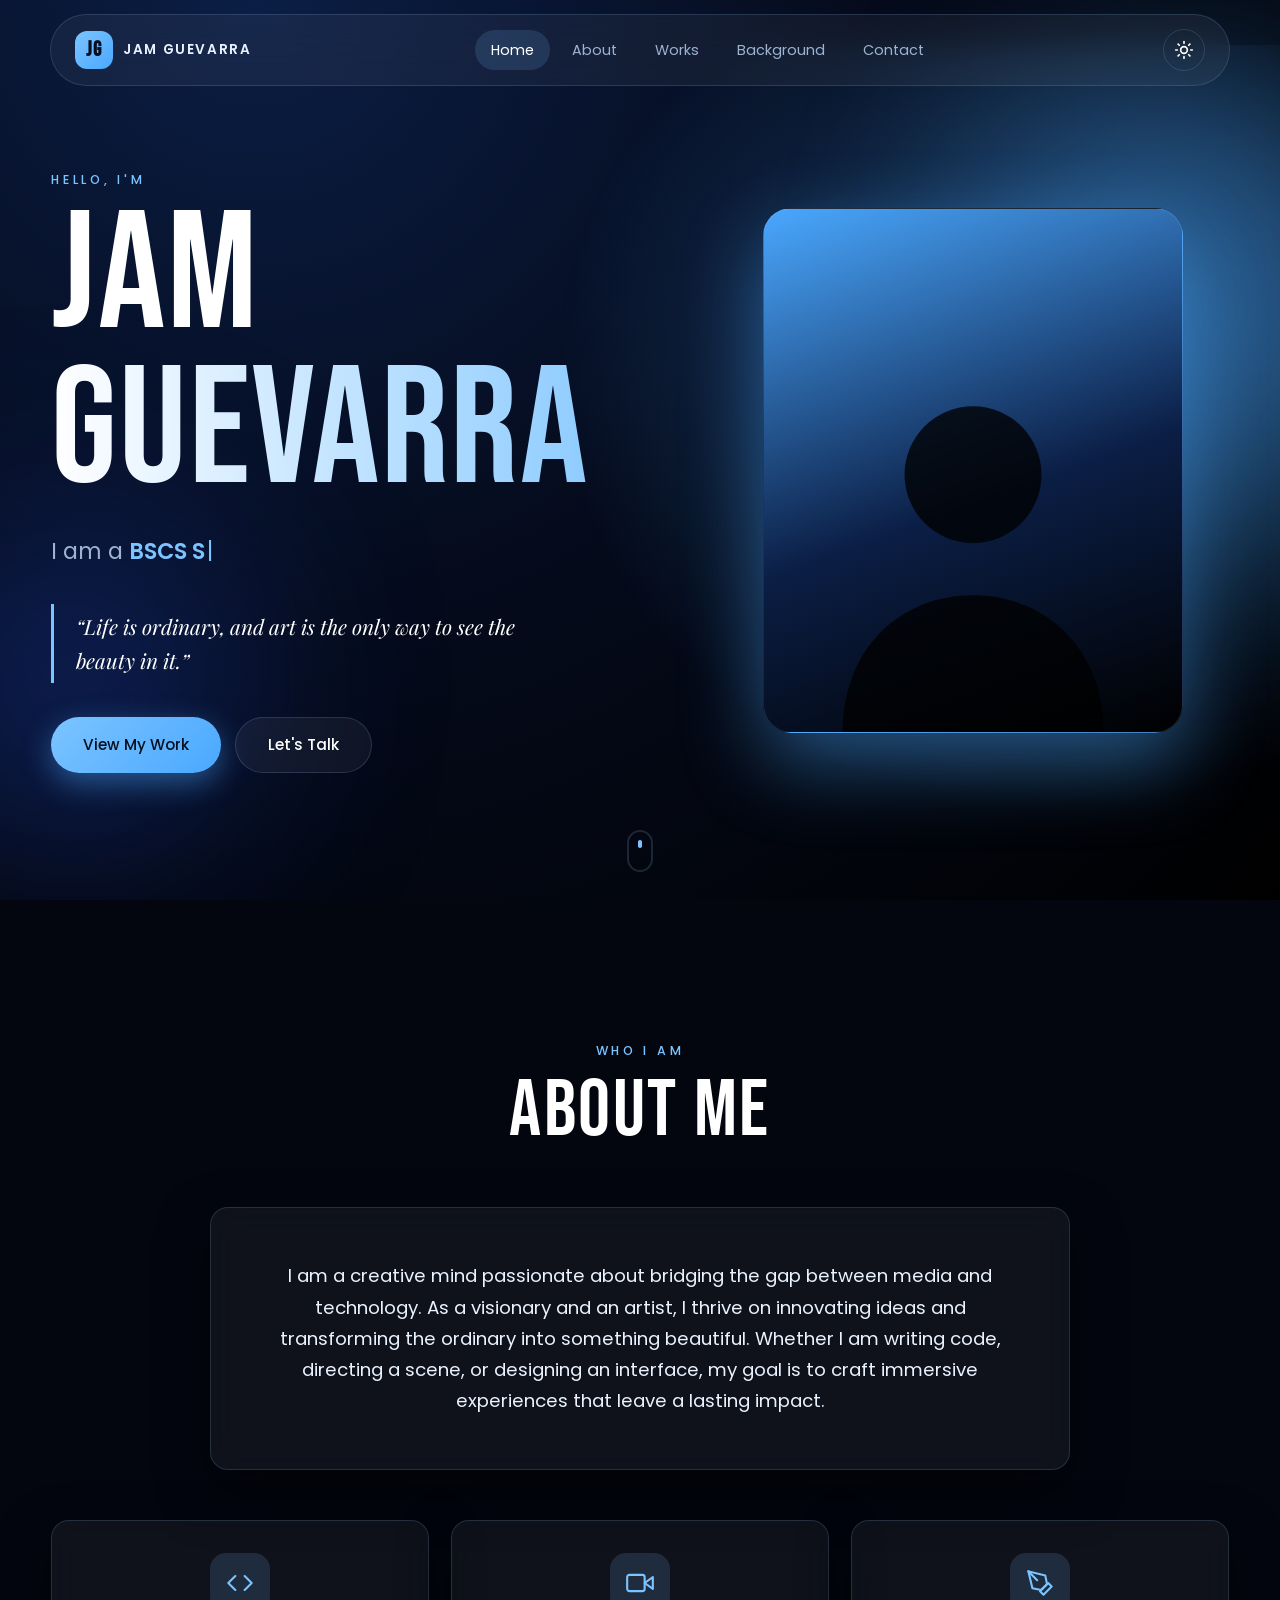
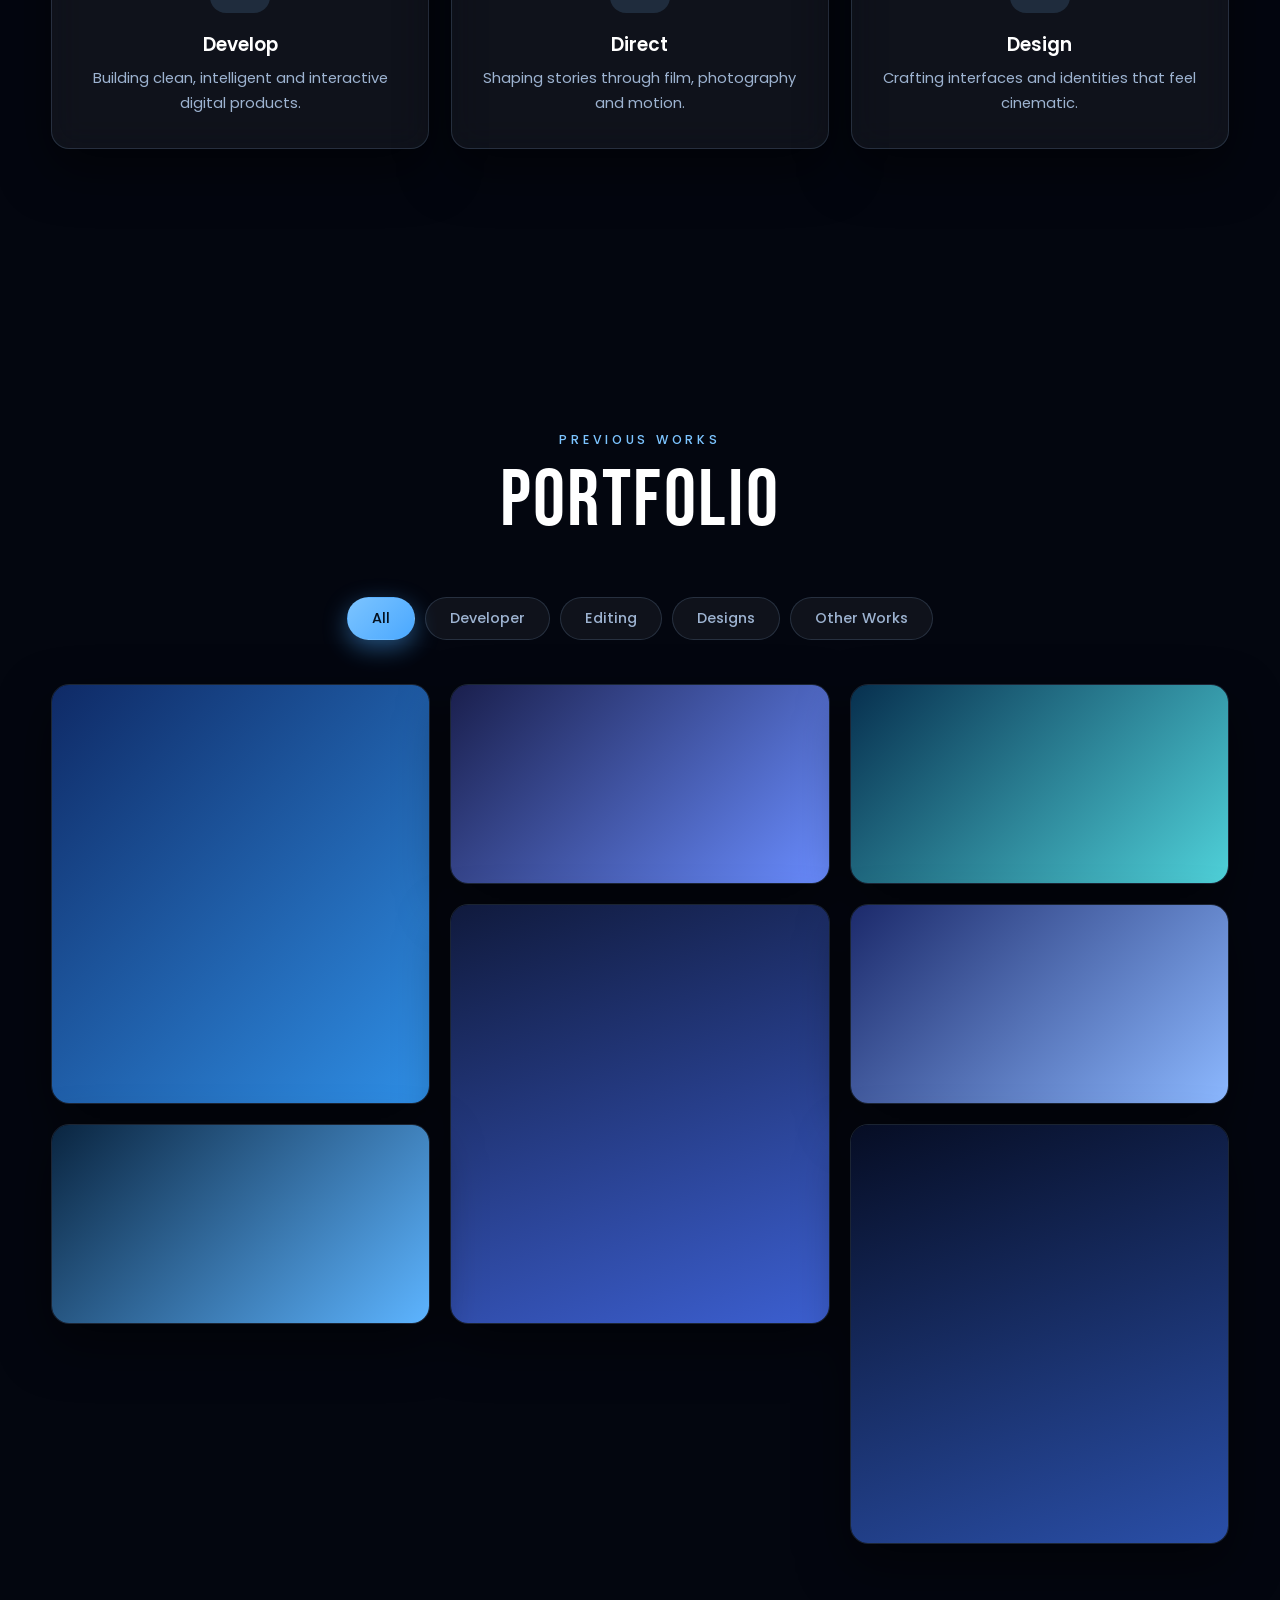
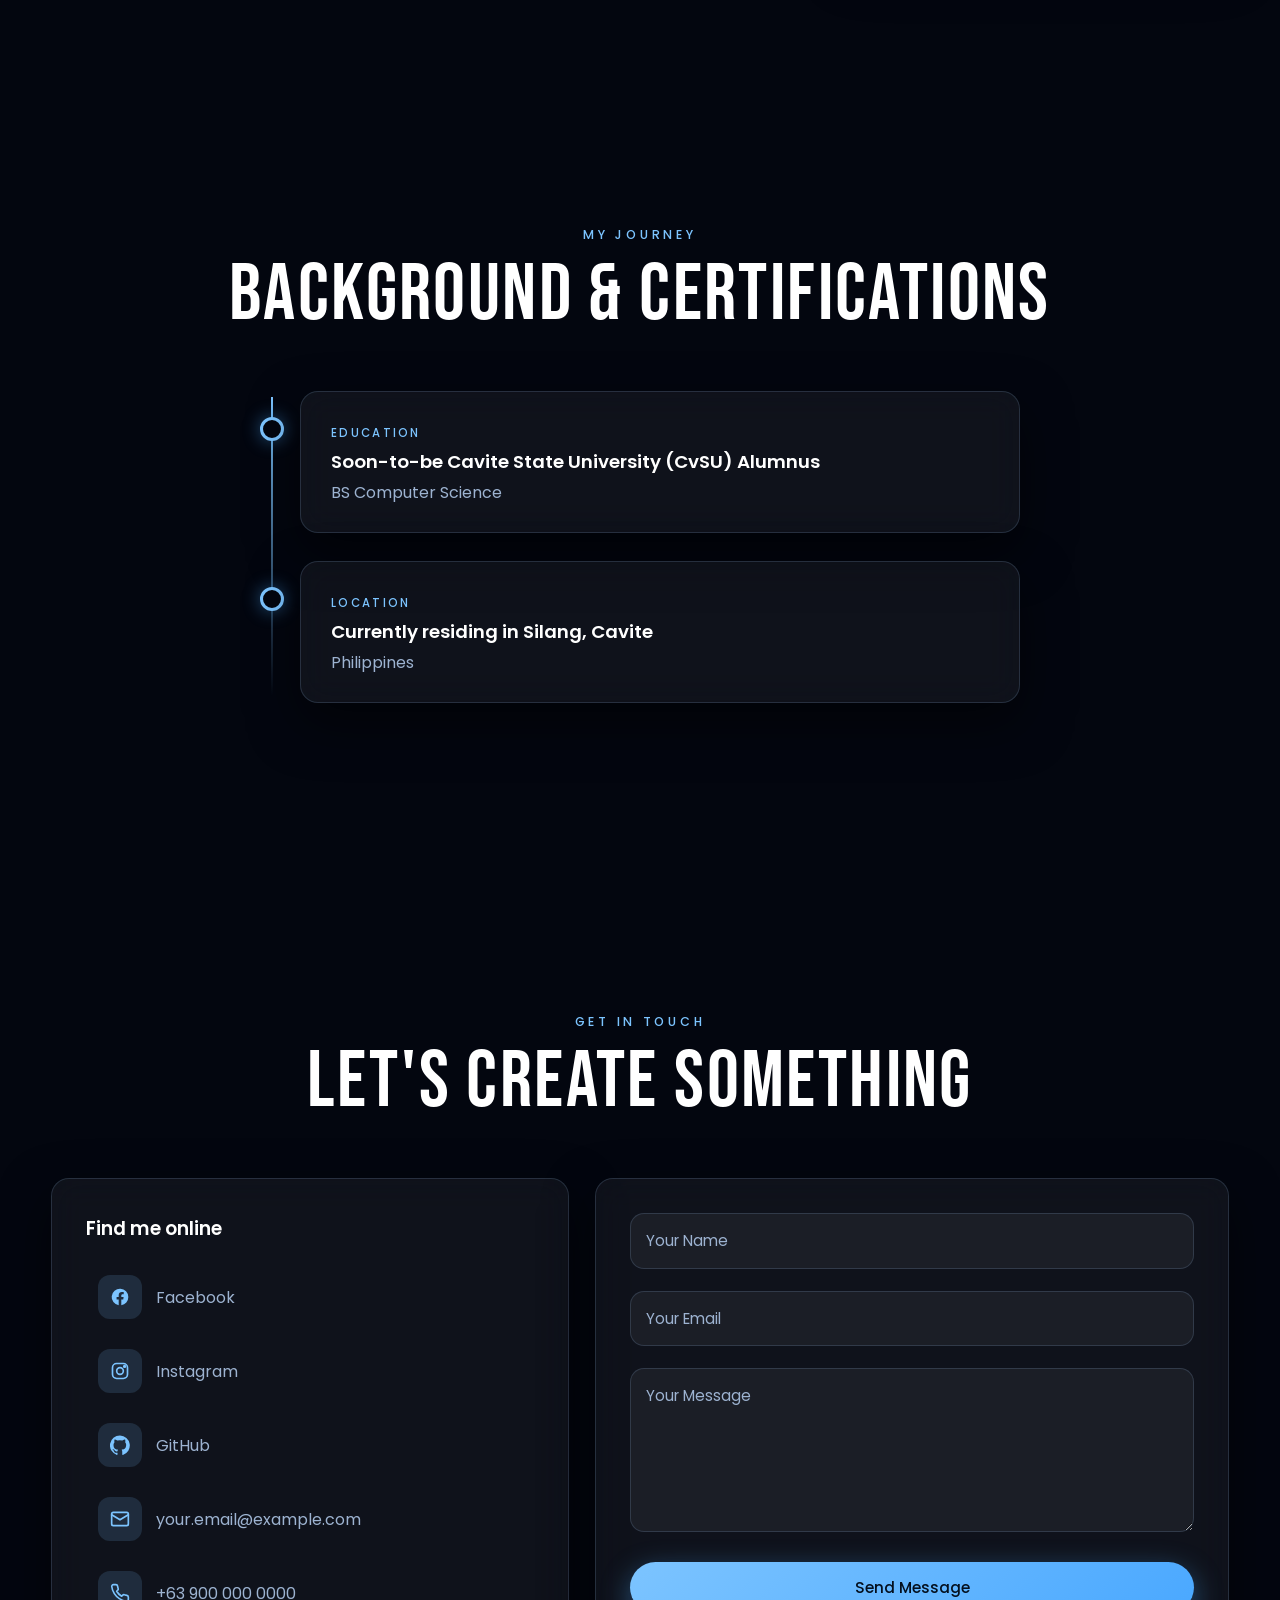
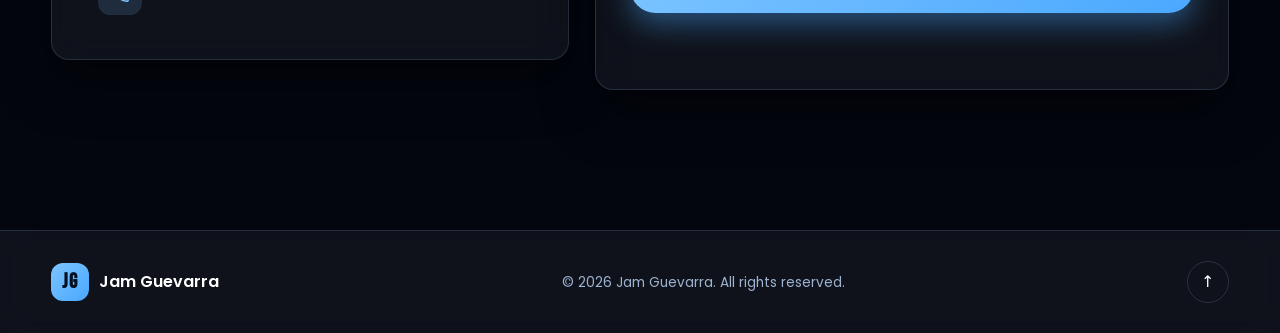
==== index.html @ 9af83a2c "Add files via upload" ====
<!DOCTYPE html>
<html lang="en" data-theme="dark">
<head>
    <meta charset="UTF-8" />
    <meta name="viewport" content="width=device-width, initial-scale=1.0" />
    <title>Jam Guevarra | Visionary · Artist · Developer</title>
    <meta name="description" content="Portfolio of Jam Guevarra - BSCS student, freelancer, developer, director, visionary, artist and UI/UX designer." />

    <!-- Apply saved theme BEFORE paint to avoid a flash of the wrong theme -->
    <script>
    try {
      const saved = localStorage.getItem("theme");
      if (saved) document.documentElement.setAttribute("data-theme", saved);
    } catch (e) {}
    </script>

    <!-- Google Fonts: Poppins (body/UI) + Playfair Display & Bebas Neue (display) -->
    <link rel="preconnect" href="https://fonts.googleapis.com" />
    <link rel="preconnect" href="https://fonts.gstatic.com" crossorigin />
    <link href="https://fonts.googleapis.com/css2?family=Bebas+Neue&family=Playfair+Display:ital,wght@0,600;0,800;1,500&family=Poppins:wght@300;400;500;600&display=swap" rel="stylesheet" />

    <link rel="stylesheet" href="styles.css" />
</head>
<body>

    <!-- Decorative glowing orbs behind everything (pure CSS, no images needed) -->
    <div class="bg-orbs" aria-hidden="true">
        <span class="orb orb-1"></span>
        <span class="orb orb-2"></span>
    </div>

    <!-- =========================================================
         NAVBAR (glassmorphism)
    ========================================================== -->
    <header class="navbar" id="navbar">
        <a href="#home" class="logo" aria-label="Jam Guevarra - home">
            <span class="logo-mark">JG</span><span class="logo-text">JAM GUEVARRA</span>
        </a>

        <nav class="nav-links" id="navLinks" aria-label="Main navigation">
            <a href="#home" class="nav-link">Home</a>
            <a href="#about" class="nav-link">About</a>
            <a href="#portfolio" class="nav-link">Works</a>
            <a href="#background" class="nav-link">Background</a>
            <a href="#contact" class="nav-link">Contact</a>
        </nav>

        <div class="nav-actions">
            <!-- Light / Dark toggle -->
            <button class="icon-btn" id="themeToggle" aria-label="Toggle light and dark mode" title="Toggle theme">
                <svg class="icon-sun" viewBox="0 0 24 24" width="20" height="20" fill="none" stroke="currentColor" stroke-width="2" stroke-linecap="round"><circle cx="12" cy="12" r="4" /><path d="M12 2v2M12 20v2M4.93 4.93l1.41 1.41M17.66 17.66l1.41 1.41M2 12h2M20 12h2M4.93 19.07l1.41-1.41M17.66 6.34l1.41-1.41" /></svg>
                <svg class="icon-moon" viewBox="0 0 24 24" width="20" height="20" fill="none" stroke="currentColor" stroke-width="2" stroke-linecap="round" stroke-linejoin="round"><path d="M21 12.8A9 9 0 1 1 11.2 3a7 7 0 0 0 9.8 9.8z" /></svg>
            </button>
            <!-- Mobile menu button -->
            <button class="icon-btn menu-btn" id="menuBtn" aria-label="Open menu" aria-expanded="false">
                <span></span><span></span><span></span>
            </button>
        </div>
    </header>

    <main>

        <!-- =========================================================
             HERO
        ========================================================== -->
        <section class="hero" id="home">
            <div class="hero-glow" aria-hidden="true"></div>

            <div class="container hero-grid">
                <div class="hero-text reveal">
                    <p class="eyebrow">Hello, I'm</p>
                    <h1 class="hero-title">
                        <span>Jam</span>
                        <span class="accent-text">Guevarra</span>
                    </h1>

                    <!-- Typing effect: roles are defined in script.js (const ROLES) -->
                    <p class="hero-roles">
                        <span class="roles-prefix">I am a </span><span id="typed" class="typed"></span><span class="cursor">|</span>
                    </p>

                    <blockquote class="hero-quote">
                        “Life is ordinary, and art is the only way to see the beauty in it.”
                    </blockquote>

                    <div class="hero-cta">
                        <a href="#portfolio" class="btn btn-primary">View My Work</a>
                        <a href="#contact" class="btn btn-ghost">Let's Talk</a>
                    </div>
                </div>

                <!-- HERO PORTRAIT
                     Replace images/portrait.jpg with your own photo.
                     Tip: a dark, moody photo with a light-blue backlight (or a silhouette
                     like the reference image) works best. If the file is missing, a
                     silhouette placeholder is shown automatically. -->
                <div class="hero-visual reveal">
                    <div class="portrait-frame">
                        <div class="portrait-placeholder" aria-hidden="true">
                            <svg viewBox="0 0 200 240" xmlns="http://www.w3.org/2000/svg">
                                <circle cx="100" cy="82" r="42" fill="currentColor" />
                                <path d="M20 240c0-52 36-84 80-84s80 32 80 84z" fill="currentColor" />
                            </svg>
                        </div>
                        <img src="images/portrait.png" alt="Portrait of Jam Guevarra" class="portrait-img" onerror="this.style.display='none'" />
                    </div>
                </div>
            </div>

            <a href="#about" class="scroll-hint" aria-label="Scroll to about section"><span></span></a>
        </section>

        <!-- =========================================================
             ABOUT
        ========================================================== -->
        <section class="section" id="about">
            <div class="container">
                <header class="section-head reveal">
                    <p class="eyebrow">Who I Am</p>
                    <h2 class="section-title">About Me</h2>
                </header>

                <div class="about-card glass reveal">
                    <p>
                        I am a creative mind passionate about bridging the gap between media and technology.
                        As a visionary and an artist, I thrive on innovating ideas and transforming the ordinary
                        into something beautiful. Whether I am writing code, directing a scene, or designing an
                        interface, my goal is to craft immersive experiences that leave a lasting impact.
                    </p>
                </div>

                <!-- Three pillars (like the feature cards in the reference design) -->
                <div class="pillars">
                    <article class="pillar glass reveal">
                        <div class="pillar-icon">
                            <svg viewBox="0 0 24 24" width="28" height="28" fill="none" stroke="currentColor" stroke-width="1.8" stroke-linecap="round" stroke-linejoin="round"><path d="m16 18 6-6-6-6M8 6l-6 6 6 6" /></svg>
                        </div>
                        <h3>Develop</h3>
                        <p>Building clean, intelligent and interactive digital products.</p>
                    </article>
                    <article class="pillar glass reveal">
                        <div class="pillar-icon">
                            <svg viewBox="0 0 24 24" width="28" height="28" fill="none" stroke="currentColor" stroke-width="1.8" stroke-linecap="round" stroke-linejoin="round"><path d="M23 7l-7 5 7 5V7z" /><rect x="1" y="5" width="15" height="14" rx="2" /></svg>
                        </div>
                        <h3>Direct</h3>
                        <p>Shaping stories through film, photography and motion.</p>
                    </article>
                    <article class="pillar glass reveal">
                        <div class="pillar-icon">
                            <svg viewBox="0 0 24 24" width="28" height="28" fill="none" stroke="currentColor" stroke-width="1.8" stroke-linecap="round" stroke-linejoin="round"><path d="M12 19l7-7 3 3-7 7-3-3z" /><path d="M18 13l-1.5-7.5L2 2l3.5 14.5L13 18l5-5z" /><path d="M2 2l7.586 7.586" /></svg>
                        </div>
                        <h3>Design</h3>
                        <p>Crafting interfaces and identities that feel cinematic.</p>
                    </article>
                </div>
            </div>
        </section>

        <!-- =========================================================
             PORTFOLIO
             HOW TO EDIT A CARD:
             1. Change data-category to one of: developer | editing | designs | other
             2. Put your image in /images and change the <img src="...">
                (the gradient behind it is only a placeholder)
             3. Change the title / description text
             4. Change the href on the "View" link to your real project link
        ========================================================== -->
        <section class="section" id="portfolio">
            <div class="container">
                <header class="section-head reveal">
                    <p class="eyebrow">Previous Works</p>
                    <h2 class="section-title">Portfolio</h2>
                </header>

                <!-- Filter tabs. "All" is an extra convenience tab - delete that button if you want exactly 4. -->
                <div class="filters reveal" role="tablist" aria-label="Filter portfolio">
                    <button class="filter-btn active" data-filter="all" role="tab" aria-selected="true">All</button>
                    <button class="filter-btn" data-filter="developer" role="tab" aria-selected="false">Developer</button>
                    <button class="filter-btn" data-filter="editing" role="tab" aria-selected="false">Editing</button>
                    <button class="filter-btn" data-filter="designs" role="tab" aria-selected="false">Designs</button>
                    <button class="filter-btn" data-filter="other" role="tab" aria-selected="false">Other Works</button>
                </div>

                <div class="portfolio-grid" id="portfolioGrid">

                    <!-- DEVELOPER 1 -->
                    <article class="work-card tall" data-category="developer">
                        <div class="work-media grad-1">
                            <img src="images/dev-plant-monitor.jpg" alt="CNN Plant Leaf Monitoring System" loading="lazy" onerror="this.style.display='none'" />
                        </div>
                        <div class="work-overlay">
                            <span class="work-tag">Developer</span>
                            <h3>CNN Plant Leaf Monitoring System</h3>
                            <p>A convolutional neural network project that monitors and classifies plant leaf health.</p>
                            <a href="#" class="work-link">View Project →</a> <!-- TODO: real link -->
                        </div>
                    </article>

                    <!-- DEVELOPER 2 -->
                    <article class="work-card" data-category="developer">
                        <div class="work-media grad-2">
                            <img src="images/dev-game-webpage.jpg" alt="Interactive Game-Aesthetic Webpage" loading="lazy" onerror="this.style.display='none'" />
                        </div>
                        <div class="work-overlay">
                            <span class="work-tag">Developer</span>
                            <h3>Interactive Game-Aesthetic Webpage</h3>
                            <p>An immersive, game-inspired web experience full of motion and interaction.</p>
                            <a href="#" class="work-link">View Project →</a>
                        </div>
                    </article>

                    <!-- EDITING 1 -->
                    <article class="work-card" data-category="editing">
                        <div class="work-media grad-3">
                            <img src="images/edit-camou-reels.jpg" alt="Camou Skincare Video Reels" loading="lazy" onerror="this.style.display='none'" />
                        </div>
                        <div class="work-overlay">
                            <span class="work-tag">Editing</span>
                            <h3>Camou Skincare Video Reels</h3>
                            <p>Short-form product reels edited for a skincare brand. Swap in a video embed if you like.</p>
                            <a href="#" class="work-link">Watch Reel →</a>
                        </div>
                    </article>

                    <!-- EDITING 2 -->
                    <article class="work-card tall" data-category="editing">
                        <div class="work-media grad-4">
                            <img src="images/edit-yt-highlights.jpg" alt="YouTube Gameplay Highlights" loading="lazy" onerror="this.style.display='none'" />
                        </div>
                        <div class="work-overlay">
                            <span class="work-tag">Editing</span>
                            <h3>YouTube Gameplay Highlights</h3>
                            <p>Fast-paced gameplay montages with rhythm-driven cuts and color work.</p>
                            <a href="#" class="work-link">Watch on YouTube →</a>
                        </div>
                    </article>

                    <!-- DESIGNS 1 -->
                    <article class="work-card" data-category="designs">
                        <div class="work-media grad-5">
                            <img src="images/design-panimalay.jpg" alt="Panimalay Indie Film Animations" loading="lazy" onerror="this.style.display='none'" />
                        </div>
                        <div class="work-overlay">
                            <span class="work-tag">Designs</span>
                            <h3>Panimalay Indie Film Animations</h3>
                            <p>Animated visuals and motion graphics created for an indie film.</p>
                            <a href="#" class="work-link">View Project →</a>
                        </div>
                    </article>

                    <!-- DESIGNS 2 -->
                    <article class="work-card" data-category="designs">
                        <div class="work-media grad-6">
                            <img src="images/design-emman-brand.jpg" alt="Emman's Ref and Aircon Brand Identity" loading="lazy" onerror="this.style.display='none'" />
                        </div>
                        <div class="work-overlay">
                            <span class="work-tag">Designs</span>
                            <h3>Emman's Ref &amp; Aircon Brand Identity</h3>
                            <p>Logo, color system and collateral for a local appliance business.</p>
                            <a href="#" class="work-link">View Project →</a>
                        </div>
                    </article>

                    <!-- OTHER WORKS -->
                    <article class="work-card tall" data-category="other">
                        <div class="work-media grad-7">
                            <img src="images/other-directing-photo.jpg" alt="Directing and Photography Portfolio" loading="lazy" onerror="this.style.display='none'" />
                        </div>
                        <div class="work-overlay">
                            <span class="work-tag">Other Works</span>
                            <h3>Directing &amp; Photography Portfolio</h3>
                            <p>A collection of directed scenes and photographic work.</p>
                            <a href="#" class="work-link">View Gallery →</a>
                        </div>
                    </article>

                </div>
            </div>
        </section>

        <!-- =========================================================
             BACKGROUND & CERTIFICATIONS
        ========================================================== -->
        <section class="section" id="background">
            <div class="container">
                <header class="section-head reveal">
                    <p class="eyebrow">My Journey</p>
                    <h2 class="section-title">Background &amp; Certifications</h2>
                </header>

                <div class="timeline">
                    <div class="timeline-item reveal">
                        <span class="timeline-dot"></span>
                        <div class="timeline-card glass">
                            <span class="timeline-label">Education</span>
                            <h3>Soon-to-be Cavite State University (CvSU) Alumnus</h3>
                            <p>BS Computer Science</p>
                        </div>
                    </div>

                    <div class="timeline-item reveal">
                        <span class="timeline-dot"></span>
                        <div class="timeline-card glass">
                            <span class="timeline-label">Location</span>
                            <h3>Currently residing in Silang, Cavite</h3>
                            <p>Philippines</p>
                        </div>
                    </div>

                    <!-- ADD MORE: copy a .timeline-item block above and edit it.
                         Great for certifications, e.g.
                         label: "Certification" / title: "Your Certificate Name" / text: "Issuer, Year" -->
                </div>
            </div>
        </section>

        <!-- =========================================================
             CONTACT
        ========================================================== -->
        <section class="section" id="contact">
            <div class="container">
                <header class="section-head reveal">
                    <p class="eyebrow">Get In Touch</p>
                    <h2 class="section-title">Let's Create Something</h2>
                </header>

                <div class="contact-grid">
                    <!-- Social links - replace every href="#" with your real link -->
                    <div class="socials glass reveal">
                        <h3>Find me online</h3>
                        <ul>
                            <li>
                                <a href="https://facebook.com/your-username" target="_blank" rel="noopener" class="social-link">
                                    <span class="social-icon"><svg viewBox="0 0 24 24" width="20" height="20" fill="currentColor"><path d="M22 12a10 10 0 1 0-11.56 9.88v-6.99H7.9V12h2.54V9.8c0-2.5 1.49-3.89 3.77-3.89 1.09 0 2.24.2 2.24.2v2.46h-1.26c-1.24 0-1.63.77-1.63 1.56V12h2.78l-.44 2.89h-2.34v6.99A10 10 0 0 0 22 12z" /></svg></span>
                                    <span>Facebook</span>
                                </a>
                            </li>
                            <li>
                                <a href="https://instagram.com/your-username" target="_blank" rel="noopener" class="social-link">
                                    <span class="social-icon"><svg viewBox="0 0 24 24" width="20" height="20" fill="none" stroke="currentColor" stroke-width="2"><rect x="3" y="3" width="18" height="18" rx="5" /><circle cx="12" cy="12" r="4" /><circle cx="17.5" cy="6.5" r="1" fill="currentColor" /></svg></span>
                                    <span>Instagram</span>
                                </a>
                            </li>
                            <li>
                                <a href="https://github.com/your-username" target="_blank" rel="noopener" class="social-link">
                                    <span class="social-icon"><svg viewBox="0 0 24 24" width="20" height="20" fill="currentColor"><path d="M12 .5a12 12 0 0 0-3.8 23.4c.6.1.8-.3.8-.6v-2c-3.3.7-4-1.6-4-1.6-.6-1.4-1.4-1.8-1.4-1.8-1-.7.1-.7.1-.7 1.2.1 1.8 1.2 1.8 1.2 1 1.8 2.8 1.3 3.5 1 .1-.8.4-1.3.7-1.6-2.7-.3-5.5-1.3-5.5-6 0-1.2.5-2.3 1.2-3.1-.1-.4-.5-1.6.1-3.2 0 0 1-.3 3.3 1.2a11.5 11.5 0 0 1 6 0c2.3-1.5 3.3-1.2 3.3-1.2.6 1.6.2 2.8.1 3.2.8.8 1.2 1.9 1.2 3.1 0 4.7-2.8 5.7-5.5 6 .4.4.8 1.1.8 2.2v3.3c0 .3.2.7.8.6A12 12 0 0 0 12 .5z" /></svg></span>
                                    <span>GitHub</span>
                                </a>
                            </li>
                            <li>
                                <a href="mailto:your.email@example.com" class="social-link">
                                    <span class="social-icon"><svg viewBox="0 0 24 24" width="20" height="20" fill="none" stroke="currentColor" stroke-width="2" stroke-linecap="round" stroke-linejoin="round"><rect x="2" y="4" width="20" height="16" rx="2" /><path d="m22 7-10 6L2 7" /></svg></span>
                                    <span>your.email@example.com</span>
                                </a>
                            </li>
                            <li>
                                <a href="tel:+639000000000" class="social-link">
                                    <span class="social-icon"><svg viewBox="0 0 24 24" width="20" height="20" fill="none" stroke="currentColor" stroke-width="2" stroke-linecap="round" stroke-linejoin="round"><path d="M22 16.9v3a2 2 0 0 1-2.2 2 19.8 19.8 0 0 1-8.6-3.1 19.5 19.5 0 0 1-6-6A19.8 19.8 0 0 1 2.1 4.2 2 2 0 0 1 4.1 2h3a2 2 0 0 1 2 1.7c.1 1 .4 1.9.7 2.8a2 2 0 0 1-.5 2.1L8 9.9a16 16 0 0 0 6 6l1.3-1.3a2 2 0 0 1 2.1-.4c.9.3 1.8.6 2.8.7a2 2 0 0 1 1.7 2z" /></svg></span>
                                    <span>+63 900 000 0000</span>
                                </a>
                            </li>
                        </ul>
                    </div>

                    <!-- Contact form UI.
                         By default it opens the visitor's email app (mailto) - see script.js.
                         To receive real submissions, point it to Formspree/Netlify Forms/EmailJS. -->
                    <form class="contact-form glass reveal" id="contactForm" novalidate>
                        <div class="field">
                            <input type="text" id="name" name="name" placeholder=" " required />
                            <label for="name">Your Name</label>
                        </div>
                        <div class="field">
                            <input type="email" id="email" name="email" placeholder=" " required />
                            <label for="email">Your Email</label>
                        </div>
                        <div class="field">
                            <textarea id="message" name="message" rows="5" placeholder=" " required></textarea>
                            <label for="message">Your Message</label>
                        </div>
                        <button type="submit" class="btn btn-primary btn-block">Send Message</button>
                        <p class="form-status" id="formStatus" role="status" aria-live="polite"></p>
                    </form>
                </div>
            </div>
        </section>
    </main>

    <!-- =========================================================
         FOOTER
    ========================================================== -->
    <footer class="footer">
        <div class="container footer-inner">
            <p class="footer-logo"><span class="logo-mark">JG</span> Jam Guevarra</p>
            <p class="footer-copy">© <span id="year"></span> Jam Guevarra. All rights reserved.</p>
            <a href="#home" class="to-top" aria-label="Back to top">↑</a>
        </div>
    </footer>

    <script src="script.js"></script>
</body>
</html>
---- styles.css ----
/* =========================================================
   JAM GUEVARRA PORTFOLIO - styles.css
   ---------------------------------------------------------
   HOW TO CUSTOMIZE:
   - Colors, fonts and radii live in the :root variables below.
   - Light mode overrides live in [data-theme="light"].
   ========================================================= */

/* ---------- 1. DESIGN TOKENS (DARK MODE = DEFAULT) ---------- */
:root {
    /* Backgrounds */
    --bg-gradient: radial-gradient(circle at 20% 0%, #0b1e45 0%, #050b1c 45%, #000000 100%);
    --bg-solid: #03060f;
    --surface: rgba(255, 255, 255, 0.05);
    --surface-strong: rgba(255, 255, 255, 0.09);
    --border: rgba(160, 205, 255, 0.16);
    /* Text */
    --text: #eaf2ff;
    --text-muted: #9db3d1;
    --heading: #ffffff;
    /* Accents */
    --accent: #7cc4ff; /* light blue */
    --accent-strong: #4aa8ff;
    --accent-soft: rgba(124, 196, 255, 0.15);
    --glow: rgba(74, 168, 255, 0.45);
    --on-accent: #04101f; /* text on accent buttons */
    /* Effects */
    --shadow: 0 20px 50px rgba(0, 0, 0, 0.5);
    --blur: 16px;
    /* Typography */
    --font-body: "Poppins", system-ui, sans-serif;
    --font-display: "Bebas Neue", "Playfair Display", serif; /* big hero + titles */
    --font-serif: "Playfair Display", Georgia, serif; /* quote */
    /* Layout */
    --radius: 18px;
    --nav-h: 72px;
    --ease: cubic-bezier(0.22, 0.61, 0.36, 1);
}

/* ---------- LIGHT MODE ---------- */
[data-theme="light"] {
    --bg-gradient: radial-gradient(circle at 20% 0%, #ffffff 0%, #f4f8ff 45%, #e3eeff 100%);
    --bg-solid: #f4f8ff;
    --surface: rgba(255, 255, 255, 0.7);
    --surface-strong: rgba(255, 255, 255, 0.95);
    --border: rgba(10, 40, 100, 0.12);
    --text: #11264d;
    --text-muted: #4c6490;
    --heading: #0a1d44;
    --accent: #2f8fe6;
    --accent-strong: #1b74c9;
    --accent-soft: rgba(47, 143, 230, 0.13);
    --glow: rgba(47, 143, 230, 0.3);
    --on-accent: #ffffff;
    --shadow: 0 20px 40px rgba(20, 60, 130, 0.14);
}

/* ---------- 2. RESET & BASE ---------- */
*, *::before, *::after {
    box-sizing: border-box;
    margin: 0;
    padding: 0;
}

html {
    scroll-behavior: smooth;
    scroll-padding-top: calc(var(--nav-h) + 10px);
}

body {
    font-family: var(--font-body);
    color: var(--text);
    background: var(--bg-solid);
    background-image: var(--bg-gradient);
    background-attachment: fixed;
    line-height: 1.7;
    overflow-x: hidden;
    transition: background 0.5s var(--ease), color 0.4s var(--ease);
}

img {
    max-width: 100%;
    display: block;
}

a {
    color: inherit;
    text-decoration: none;
}

ul {
    list-style: none;
}

button {
    font-family: inherit;
    cursor: pointer;
    border: none;
    background: none;
    color: inherit;
}

.container {
    width: min(1180px, 92%);
    margin-inline: auto;
}

.section {
    padding: clamp(80px, 12vw, 140px) 0;
    position: relative;
}

:focus-visible {
    outline: 2px solid var(--accent);
    outline-offset: 3px;
    border-radius: 6px;
}

::selection {
    background: var(--accent);
    color: var(--on-accent);
}

/* Glassmorphism helper */
.glass {
    background: var(--surface);
    border: 1px solid var(--border);
    backdrop-filter: blur(var(--blur));
    -webkit-backdrop-filter: blur(var(--blur));
    border-radius: var(--radius);
    box-shadow: var(--shadow);
}

/* ---------- 3. BACKGROUND ORBS ---------- */
.bg-orbs {
    position: fixed;
    inset: 0;
    z-index: -1;
    pointer-events: none;
    overflow: hidden;
}

.orb {
    position: absolute;
    border-radius: 50%;
    filter: blur(110px);
    opacity: 0.45;
    animation: float 16s ease-in-out infinite;
}

.orb-1 {
    width: 420px;
    height: 420px;
    background: var(--accent-strong);
    top: 10%;
    right: -120px;
}

.orb-2 {
    width: 340px;
    height: 340px;
    background: #1c3fa8;
    bottom: 5%;
    left: -100px;
    animation-delay: -8s;
}

[data-theme="light"] .orb {
    opacity: 0.25;
}

@keyframes float {
    0%, 100% {
        transform: translate(0, 0);
    }

    50% {
        transform: translate(30px, -40px);
    }
}

/* ---------- 4. NAVBAR ---------- */
.navbar {
    position: fixed;
    top: 14px;
    left: 50%;
    transform: translateX(-50%);
    width: min(1180px, 94%);
    height: var(--nav-h);
    display: flex;
    align-items: center;
    justify-content: space-between;
    padding: 0 24px;
    z-index: 100;
    background: var(--surface);
    border: 1px solid var(--border);
    border-radius: 999px;
    backdrop-filter: blur(var(--blur));
    -webkit-backdrop-filter: blur(var(--blur));
    transition: box-shadow 0.3s, background 0.3s;
}

    .navbar.scrolled {
        box-shadow: var(--shadow);
        background: var(--surface-strong);
    }

.logo {
    display: flex;
    align-items: center;
    gap: 10px;
    font-weight: 600;
    letter-spacing: 0.12em;
    font-size: 0.85rem;
}

.logo-mark {
    display: inline-grid;
    place-items: center;
    width: 38px;
    height: 38px;
    border-radius: 12px;
    background: linear-gradient(135deg, var(--accent), var(--accent-strong));
    color: var(--on-accent);
    font-family: var(--font-display);
    font-size: 1.3rem;
    letter-spacing: 0.04em;
}

.nav-links {
    display: flex;
    gap: 6px;
}

.nav-link {
    position: relative;
    padding: 8px 16px;
    font-size: 0.9rem;
    color: var(--text-muted);
    border-radius: 999px;
    transition: color 0.3s, background 0.3s;
}

    .nav-link:hover, .nav-link.active {
        color: var(--heading);
        background: var(--accent-soft);
    }

.nav-actions {
    display: flex;
    align-items: center;
    gap: 10px;
}

.icon-btn {
    width: 42px;
    height: 42px;
    display: grid;
    place-items: center;
    border-radius: 50%;
    border: 1px solid var(--border);
    color: var(--heading);
    transition: transform 0.3s var(--ease), background 0.3s;
}

    .icon-btn:hover {
        background: var(--accent-soft);
        transform: rotate(12deg) scale(1.06);
    }

/* Show moon in light mode, sun in dark mode */
.icon-moon {
    display: none;
}

[data-theme="light"] .icon-sun {
    display: none;
}

[data-theme="light"] .icon-moon {
    display: block;
}

.menu-btn {
    display: none;
    flex-direction: column;
    gap: 5px;
}

    .menu-btn span {
        width: 18px;
        height: 2px;
        background: currentColor;
        border-radius: 2px;
        transition: transform 0.3s, opacity 0.3s;
    }

    .menu-btn[aria-expanded="true"] span:nth-child(1) {
        transform: translateY(7px) rotate(45deg);
    }

    .menu-btn[aria-expanded="true"] span:nth-child(2) {
        opacity: 0;
    }

    .menu-btn[aria-expanded="true"] span:nth-child(3) {
        transform: translateY(-7px) rotate(-45deg);
    }

/* ---------- 5. BUTTONS ---------- */
.btn {
    display: inline-flex;
    align-items: center;
    justify-content: center;
    gap: 8px;
    padding: 14px 32px;
    border-radius: 999px;
    font-weight: 500;
    font-size: 0.95rem;
    transition: transform 0.3s var(--ease), box-shadow 0.3s, background 0.3s;
}

.btn-primary {
    background: linear-gradient(135deg, var(--accent), var(--accent-strong));
    color: var(--on-accent);
    box-shadow: 0 10px 30px var(--glow);
}

    .btn-primary:hover {
        transform: translateY(-3px);
        box-shadow: 0 16px 40px var(--glow);
    }

.btn-ghost {
    border: 1px solid var(--border);
    color: var(--heading);
    background: var(--surface);
}

    .btn-ghost:hover {
        background: var(--accent-soft);
        transform: translateY(-3px);
    }

.btn-block {
    width: 100%;
}

/* ---------- 6. HERO ---------- */
.hero {
    min-height: 100vh;
    display: flex;
    align-items: center;
    padding: calc(var(--nav-h) + 50px) 0 80px;
    position: relative;
    overflow: hidden;
}

/* Backlight glow behind the portrait (echoes the lit backdrop in your reference) */
.hero-glow {
    position: absolute;
    right: -10%;
    top: 5%;
    width: 70vw;
    height: 90%;
    background: radial-gradient(ellipse at 60% 40%, var(--glow), transparent 65%);
    opacity: 0.8;
    pointer-events: none;
}

.hero-grid {
    display: grid;
    grid-template-columns: 1.1fr 0.9fr;
    align-items: center;
    gap: 40px;
    position: relative;
}

.eyebrow {
    text-transform: uppercase;
    letter-spacing: 0.3em;
    font-size: 0.78rem;
    color: var(--accent);
    font-weight: 500;
    margin-bottom: 10px;
}

.hero-title {
    font-family: var(--font-display);
    font-weight: 400;
    line-height: 0.92;
    font-size: clamp(4.5rem, 14vw, 10.5rem);
    color: var(--heading);
    letter-spacing: 0.01em;
}

    .hero-title span {
        display: block;
    }

.accent-text {
    background: linear-gradient(90deg, var(--heading), var(--accent));
    -webkit-background-clip: text;
    background-clip: text;
    color: transparent;
}

.hero-roles {
    margin-top: 22px;
    font-size: clamp(1.05rem, 2.2vw, 1.4rem);
    color: var(--text-muted);
    min-height: 2em;
}

.typed {
    color: var(--accent);
    font-weight: 600;
}

.cursor {
    color: var(--accent);
    margin-left: 2px;
    animation: blink 0.9s steps(1) infinite;
}

@keyframes blink {
    50% {
        opacity: 0;
    }
}

.hero-quote {
    margin: 28px 0 34px;
    padding: 6px 0 6px 22px;
    max-width: 520px;
    border-left: 3px solid var(--accent);
    font-family: var(--font-serif);
    font-style: italic;
    font-size: clamp(1.05rem, 2vw, 1.3rem);
    color: var(--heading);
    line-height: 1.6;
}

.hero-cta {
    display: flex;
    flex-wrap: wrap;
    gap: 14px;
}

/* Portrait */
.hero-visual {
    display: flex;
    justify-content: center;
}

.portrait-frame {
    position: relative;
    width: min(420px, 100%);
    aspect-ratio: 4 / 5;
    border-radius: 28px;
    overflow: hidden;
    border: 1px solid var(--border);
    background: linear-gradient(160deg, var(--accent-strong) 0%, #0b1e45 55%, #000 100%);
    box-shadow: 0 30px 80px var(--glow);
}

[data-theme="light"] .portrait-frame {
    background: linear-gradient(160deg, #9fd0ff 0%, #4a8fe0 60%, #1b3f8a 100%);
}

.portrait-placeholder {
    position: absolute;
    inset: 0;
    display: grid;
    place-items: end center;
    color: rgba(0, 0, 0, 0.78);
}

    .portrait-placeholder svg {
        width: 78%;
    }

.portrait-img {
    position: absolute;
    inset: 0;
    width: 100%;
    height: 100%;
    object-fit: cover;
}

.scroll-hint {
    position: absolute;
    bottom: 28px;
    left: 50%;
    transform: translateX(-50%);
    width: 26px;
    height: 42px;
    border: 2px solid var(--border);
    border-radius: 20px;
}

    .scroll-hint span {
        position: absolute;
        left: 50%;
        top: 8px;
        width: 4px;
        height: 8px;
        border-radius: 4px;
        background: var(--accent);
        transform: translateX(-50%);
        animation: scrollDot 1.8s infinite;
    }

@keyframes scrollDot {
    0% {
        opacity: 1;
        top: 8px;
    }

    100% {
        opacity: 0;
        top: 24px;
    }
}

/* ---------- 7. SECTION HEADINGS ---------- */
.section-head {
    text-align: center;
    margin-bottom: 56px;
}

.section-title {
    font-family: var(--font-display);
    font-weight: 400;
    font-size: clamp(2.8rem, 7vw, 5rem);
    color: var(--heading);
    letter-spacing: 0.03em;
    line-height: 1;
}

/* ---------- 8. ABOUT ---------- */
.about-card {
    max-width: 860px;
    margin: 0 auto 50px;
    padding: clamp(28px, 5vw, 52px);
    text-align: center;
    font-size: clamp(1rem, 1.6vw, 1.15rem);
    color: var(--text);
}

.pillars {
    display: grid;
    grid-template-columns: repeat(3, 1fr);
    gap: 22px;
}

.pillar {
    padding: 32px 26px;
    text-align: center;
    transition: transform 0.4s var(--ease), border-color 0.3s;
}

    .pillar:hover {
        transform: translateY(-8px);
        border-color: var(--accent);
    }

.pillar-icon {
    width: 60px;
    height: 60px;
    margin: 0 auto 16px;
    display: grid;
    place-items: center;
    border-radius: 16px;
    background: var(--accent-soft);
    color: var(--accent);
}

.pillar h3 {
    color: var(--heading);
    font-weight: 600;
    margin-bottom: 6px;
}

.pillar p {
    color: var(--text-muted);
    font-size: 0.92rem;
}

/* ---------- 9. PORTFOLIO ---------- */
.filters {
    display: flex;
    flex-wrap: wrap;
    justify-content: center;
    gap: 10px;
    margin-bottom: 44px;
}

.filter-btn {
    padding: 10px 24px;
    border-radius: 999px;
    font-size: 0.9rem;
    font-weight: 500;
    border: 1px solid var(--border);
    color: var(--text-muted);
    background: var(--surface);
    transition: all 0.3s var(--ease);
}

    .filter-btn:hover {
        color: var(--heading);
        border-color: var(--accent);
    }

    .filter-btn.active {
        background: linear-gradient(135deg, var(--accent), var(--accent-strong));
        color: var(--on-accent);
        border-color: transparent;
        box-shadow: 0 8px 24px var(--glow);
    }

/* Masonry-feel grid: .tall cards span 2 rows */
.portfolio-grid {
    display: grid;
    grid-template-columns: repeat(auto-fill, minmax(280px, 1fr));
    grid-auto-rows: 200px;
    gap: 20px;
    grid-auto-flow: dense;
}

.work-card {
    position: relative;
    border-radius: var(--radius);
    overflow: hidden;
    border: 1px solid var(--border);
    grid-row: span 1;
    transition: opacity 0.4s var(--ease), transform 0.4s var(--ease);
    box-shadow: var(--shadow);
}

    .work-card.tall {
        grid-row: span 2;
    }

    /* Filter animation states (toggled by script.js) */
    .work-card.hide {
        display: none;
    }

    .work-card.fade-out {
        opacity: 0;
        transform: scale(0.94);
    }

.work-media {
    position: absolute;
    inset: 0;
}

    .work-media img {
        width: 100%;
        height: 100%;
        object-fit: cover;
        transition: transform 0.7s var(--ease);
        position: relative;
    }

.work-card:hover .work-media img,
.work-card:hover .work-media::after {
    transform: scale(1.08);
}

/* Placeholder gradients (visible only until you add real images) */
.work-media::after {
    content: "";
    position: absolute;
    inset: 0;
    transition: transform 0.7s var(--ease);
    z-index: 0;
}

.work-media img {
    z-index: 1;
}

.grad-1 {
    background: linear-gradient(135deg, #0f2a66, #2f8fe6);
}

.grad-2 {
    background: linear-gradient(135deg, #1a1f4d, #6a8dff);
}

.grad-3 {
    background: linear-gradient(135deg, #07304f, #4fd1d9);
}

.grad-4 {
    background: linear-gradient(160deg, #101a3d, #3c5fd0);
}

.grad-5 {
    background: linear-gradient(135deg, #1c2a6b, #8cb8ff);
}

.grad-6 {
    background: linear-gradient(135deg, #0a2540, #5db4ff);
}

.grad-7 {
    background: linear-gradient(160deg, #060d24, #2a4fa8);
}

.work-overlay {
    position: absolute;
    inset: 0;
    z-index: 2;
    padding: 22px;
    display: flex;
    flex-direction: column;
    justify-content: flex-end;
    background: linear-gradient(to top, rgba(2, 8, 24, 0.92) 0%, rgba(2, 8, 24, 0.55) 55%, rgba(2, 8, 24, 0.1) 100%);
    opacity: 0;
    transform: translateY(14px);
    transition: opacity 0.4s var(--ease), transform 0.4s var(--ease);
    color: #eaf2ff;
}

.work-card:hover .work-overlay, .work-card:focus-within .work-overlay {
    opacity: 1;
    transform: translateY(0);
}

.work-tag {
    align-self: flex-start;
    font-size: 0.7rem;
    letter-spacing: 0.15em;
    text-transform: uppercase;
    padding: 4px 12px;
    border-radius: 999px;
    background: rgba(124, 196, 255, 0.2);
    color: #9fd5ff;
    margin-bottom: 10px;
}

.work-overlay h3 {
    font-size: 1.1rem;
    font-weight: 600;
    line-height: 1.3;
    margin-bottom: 6px;
    color: #fff;
}

.work-overlay p {
    font-size: 0.85rem;
    color: #c3d4ef;
    margin-bottom: 12px;
}

.work-link {
    font-size: 0.85rem;
    font-weight: 500;
    color: #9fd5ff;
}

    .work-link:hover {
        text-decoration: underline;
    }

/* Touch devices have no hover: always show a lighter overlay */
@media (hover: none) {
    .work-overlay {
        opacity: 1;
        transform: none;
        background: linear-gradient(to top, rgba(2, 8, 24, 0.9), transparent 70%);
    }

        .work-overlay p, .work-link {
            display: none;
        }
}

/* ---------- 10. TIMELINE ---------- */
.timeline {
    position: relative;
    max-width: 760px;
    margin: 0 auto;
    padding-left: 40px;
}

    .timeline::before {
        content: "";
        position: absolute;
        left: 11px;
        top: 6px;
        bottom: 6px;
        width: 2px;
        background: linear-gradient(to bottom, var(--accent), transparent);
    }

.timeline-item {
    position: relative;
    margin-bottom: 28px;
}

.timeline-dot {
    position: absolute;
    left: -40px;
    top: 26px;
    width: 24px;
    height: 24px;
    border-radius: 50%;
    background: var(--bg-solid);
    border: 3px solid var(--accent);
    box-shadow: 0 0 18px var(--glow);
}

.timeline-card {
    padding: 26px 30px;
    transition: transform 0.4s var(--ease), border-color 0.3s;
}

    .timeline-card:hover {
        transform: translateX(8px);
        border-color: var(--accent);
    }

.timeline-label {
    font-size: 0.72rem;
    letter-spacing: 0.2em;
    text-transform: uppercase;
    color: var(--accent);
    font-weight: 500;
}

.timeline-card h3 {
    color: var(--heading);
    font-weight: 600;
    font-size: 1.15rem;
    margin: 4px 0;
    line-height: 1.4;
}

.timeline-card p {
    color: var(--text-muted);
}

/* ---------- 11. CONTACT ---------- */
.contact-grid {
    display: grid;
    grid-template-columns: 0.9fr 1.1fr;
    gap: 26px;
    align-items: start;
}

.socials {
    padding: 34px;
}

    .socials h3 {
        color: var(--heading);
        margin-bottom: 20px;
        font-weight: 600;
    }

    .socials li + li {
        margin-top: 10px;
    }

.social-link {
    display: flex;
    align-items: center;
    gap: 14px;
    padding: 10px 12px;
    border-radius: 14px;
    color: var(--text-muted);
    transition: all 0.3s var(--ease);
    word-break: break-all;
}

.social-icon {
    flex: none;
    width: 44px;
    height: 44px;
    display: grid;
    place-items: center;
    border-radius: 12px;
    background: var(--accent-soft);
    color: var(--accent);
    transition: all 0.3s var(--ease);
}

.social-link:hover {
    color: var(--heading);
    background: var(--accent-soft);
    transform: translateX(6px);
}

    .social-link:hover .social-icon {
        background: var(--accent);
        color: var(--on-accent);
        transform: rotate(-8deg) scale(1.1);
        box-shadow: 0 8px 20px var(--glow);
    }

.contact-form {
    padding: 34px;
    display: grid;
    gap: 22px;
}

.field {
    position: relative;
}

    .field input, .field textarea {
        width: 100%;
        padding: 18px 16px 8px;
        font: inherit;
        color: var(--text);
        background: var(--surface);
        border: 1px solid var(--border);
        border-radius: 14px;
        resize: vertical;
        transition: border-color 0.3s, box-shadow 0.3s;
    }

    .field label {
        position: absolute;
        left: 16px;
        top: 15px;
        font-size: 0.95rem;
        color: var(--text-muted);
        pointer-events: none;
        transition: all 0.25s var(--ease);
    }

    .field input:focus, .field textarea:focus {
        outline: none;
        border-color: var(--accent);
        box-shadow: 0 0 0 4px var(--accent-soft);
    }

        .field input:focus + label, .field input:not(:placeholder-shown) + label,
        .field textarea:focus + label, .field textarea:not(:placeholder-shown) + label {
            top: 5px;
            font-size: 0.7rem;
            color: var(--accent);
        }

    .field.error input, .field.error textarea {
        border-color: #ff6b81;
    }

.form-status {
    text-align: center;
    font-size: 0.9rem;
    min-height: 1.4em;
    color: var(--accent);
}

    .form-status.error {
        color: #ff6b81;
    }

/* ---------- 12. FOOTER ---------- */
.footer {
    border-top: 1px solid var(--border);
    padding: 30px 0;
    background: var(--surface);
    backdrop-filter: blur(var(--blur));
}

.footer-inner {
    display: flex;
    align-items: center;
    justify-content: space-between;
    flex-wrap: wrap;
    gap: 14px;
}

.footer-logo {
    display: flex;
    align-items: center;
    gap: 10px;
    font-weight: 600;
    color: var(--heading);
}

.footer-copy {
    color: var(--text-muted);
    font-size: 0.85rem;
}

.to-top {
    width: 42px;
    height: 42px;
    display: grid;
    place-items: center;
    border-radius: 50%;
    border: 1px solid var(--border);
    color: var(--heading);
    transition: all 0.3s var(--ease);
}

    .to-top:hover {
        background: var(--accent);
        color: var(--on-accent);
        transform: translateY(-4px);
    }

/* ---------- 13. SCROLL REVEAL ANIMATION ---------- */
.reveal {
    opacity: 0;
    transform: translateY(36px);
    transition: opacity 0.9s var(--ease), transform 0.9s var(--ease);
}

    .reveal.visible {
        opacity: 1;
        transform: none;
    }

.pillars .reveal:nth-child(2) {
    transition-delay: 0.12s;
}

.pillars .reveal:nth-child(3) {
    transition-delay: 0.24s;
}

/* ---------- 14. RESPONSIVE ---------- */
@media (max-width: 960px) {
    .hero-grid {
        grid-template-columns: 1fr;
        text-align: center;
    }

    .hero-quote {
        margin-inline: auto;
        text-align: left;
    }

    .hero-cta {
        justify-content: center;
    }

    .hero-visual {
        order: -1;
    }

    .portrait-frame {
        width: min(300px, 70%);
    }

    .pillars, .contact-grid {
        grid-template-columns: 1fr;
    }
}

@media (max-width: 820px) {
    .menu-btn {
        display: flex;
    }

    .logo-text {
        display: none;
    }

    .nav-links {
        position: absolute;
        top: calc(100% + 10px);
        left: 0;
        right: 0;
        flex-direction: column;
        padding: 14px;
        background: var(--surface-strong);
        border: 1px solid var(--border);
        border-radius: 22px;
        backdrop-filter: blur(var(--blur));
        -webkit-backdrop-filter: blur(var(--blur));
        opacity: 0;
        visibility: hidden;
        transform: translateY(-10px);
        transition: all 0.3s var(--ease);
    }

        .nav-links.open {
            opacity: 1;
            visibility: visible;
            transform: none;
        }

    .nav-link {
        padding: 12px 16px;
    }

    .navbar {
        border-radius: 28px;
    }
}

@media (max-width: 520px) {
    .portfolio-grid {
        grid-template-columns: 1fr;
        grid-auto-rows: 240px;
    }

    .footer-inner {
        justify-content: center;
        text-align: center;
    }
}

/* Respect reduced-motion preferences */
@media (prefers-reduced-motion: reduce) {
    html {
        scroll-behavior: auto;
    }

    *, *::before, *::after {
        animation: none !important;
        transition-duration: 0.01ms !important;
    }

    .reveal {
        opacity: 1;
        transform: none;
    }
}
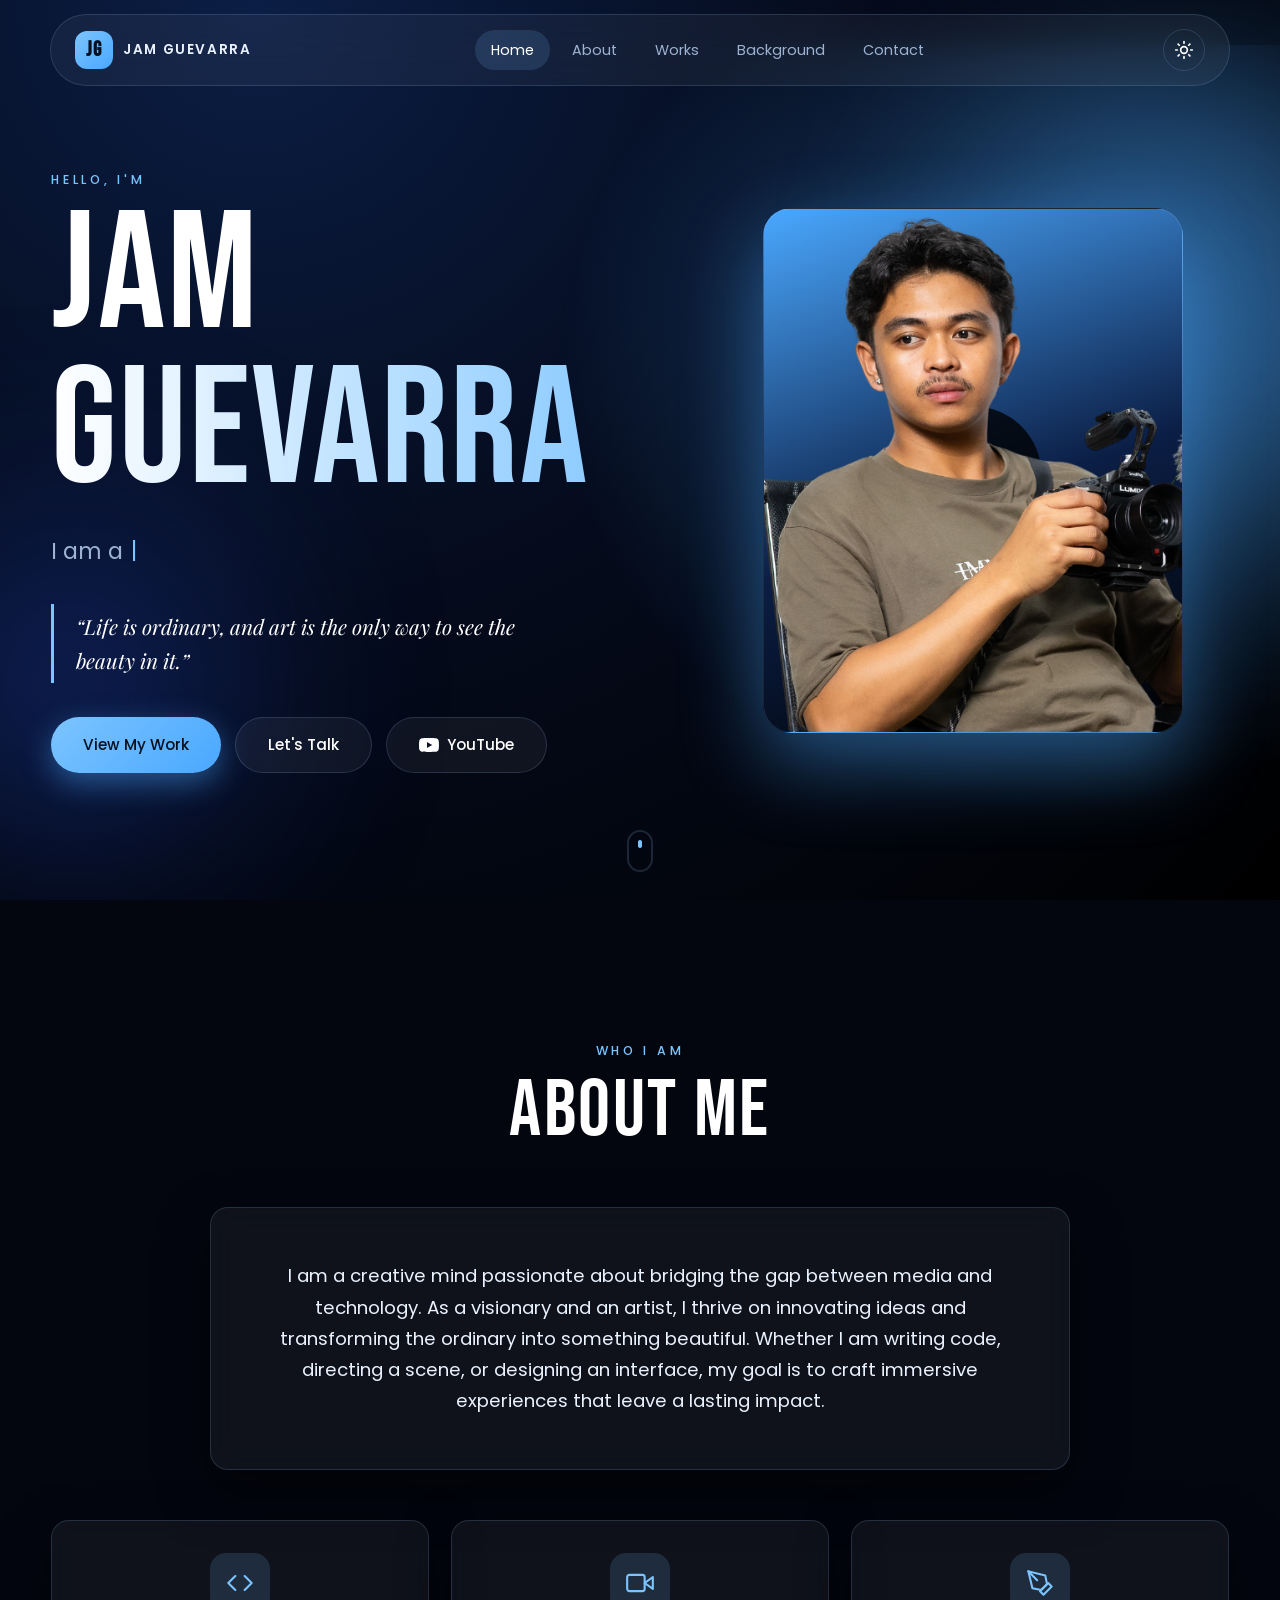
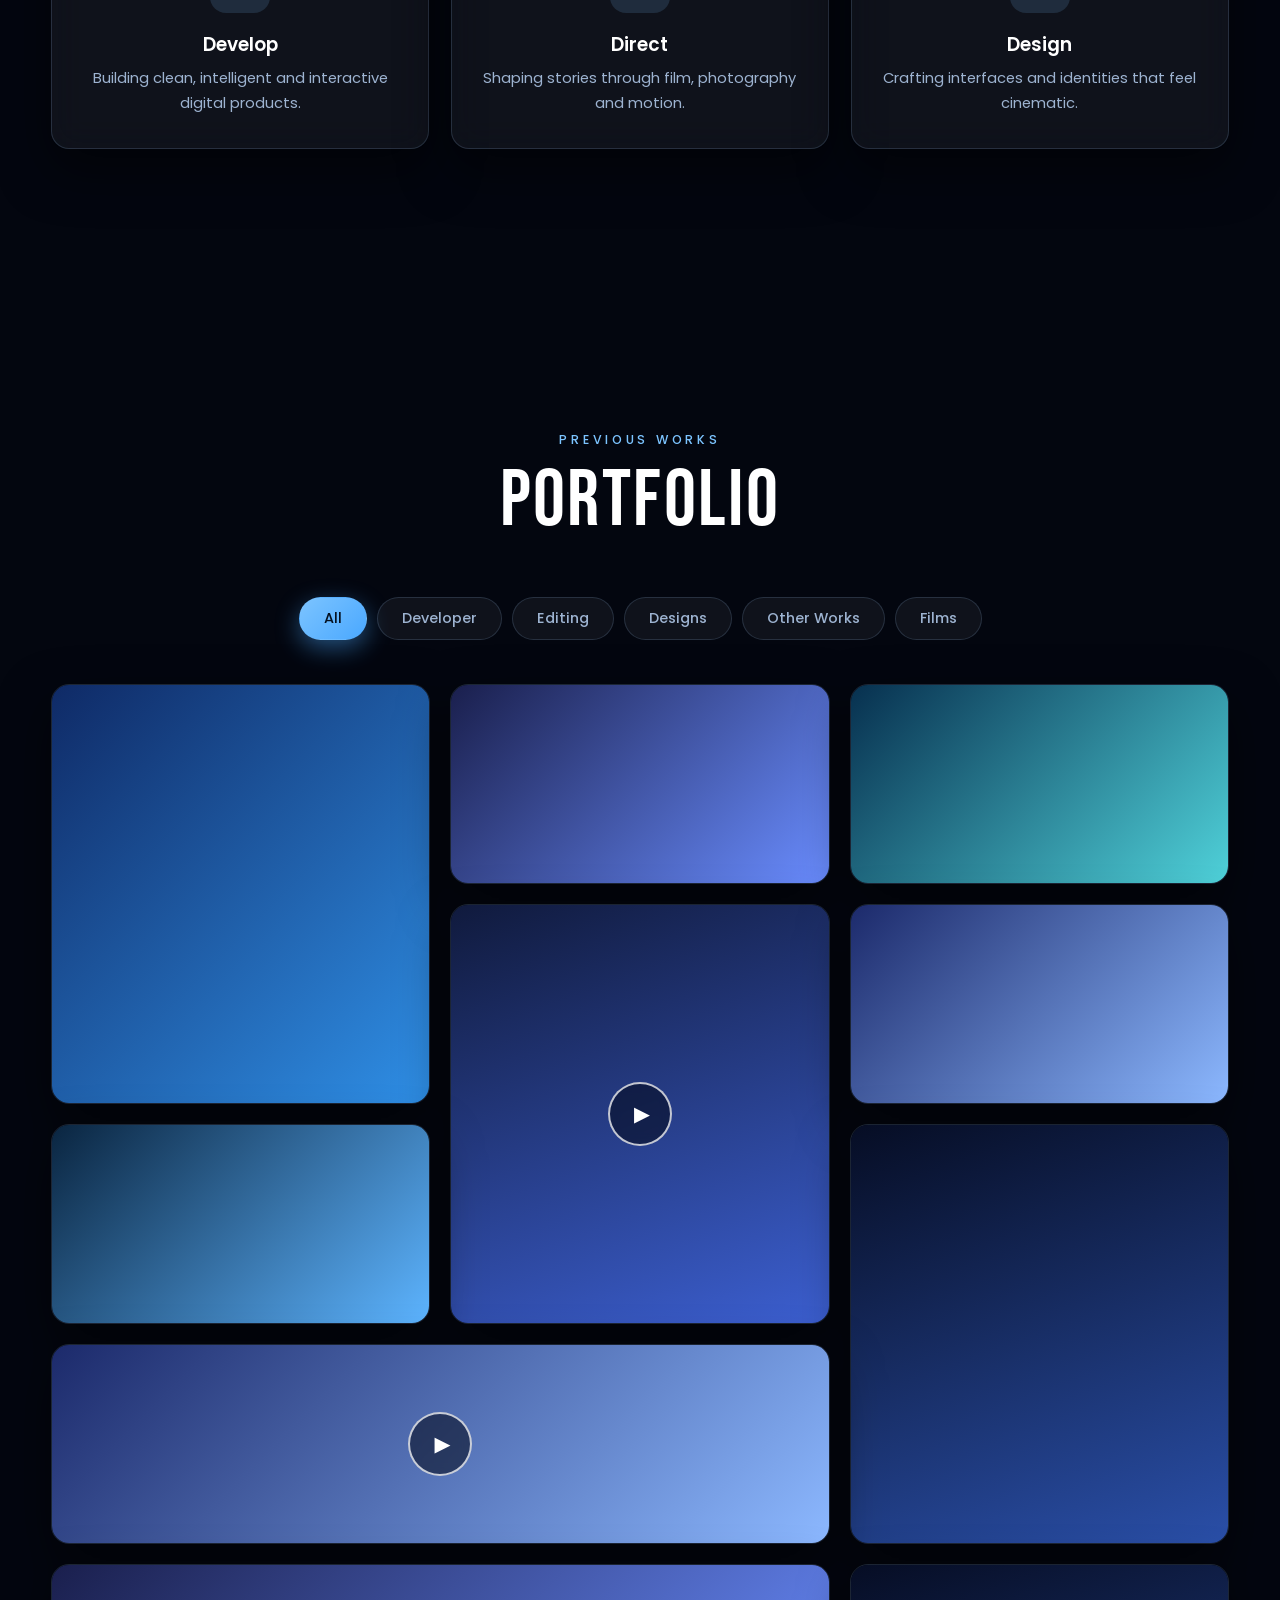
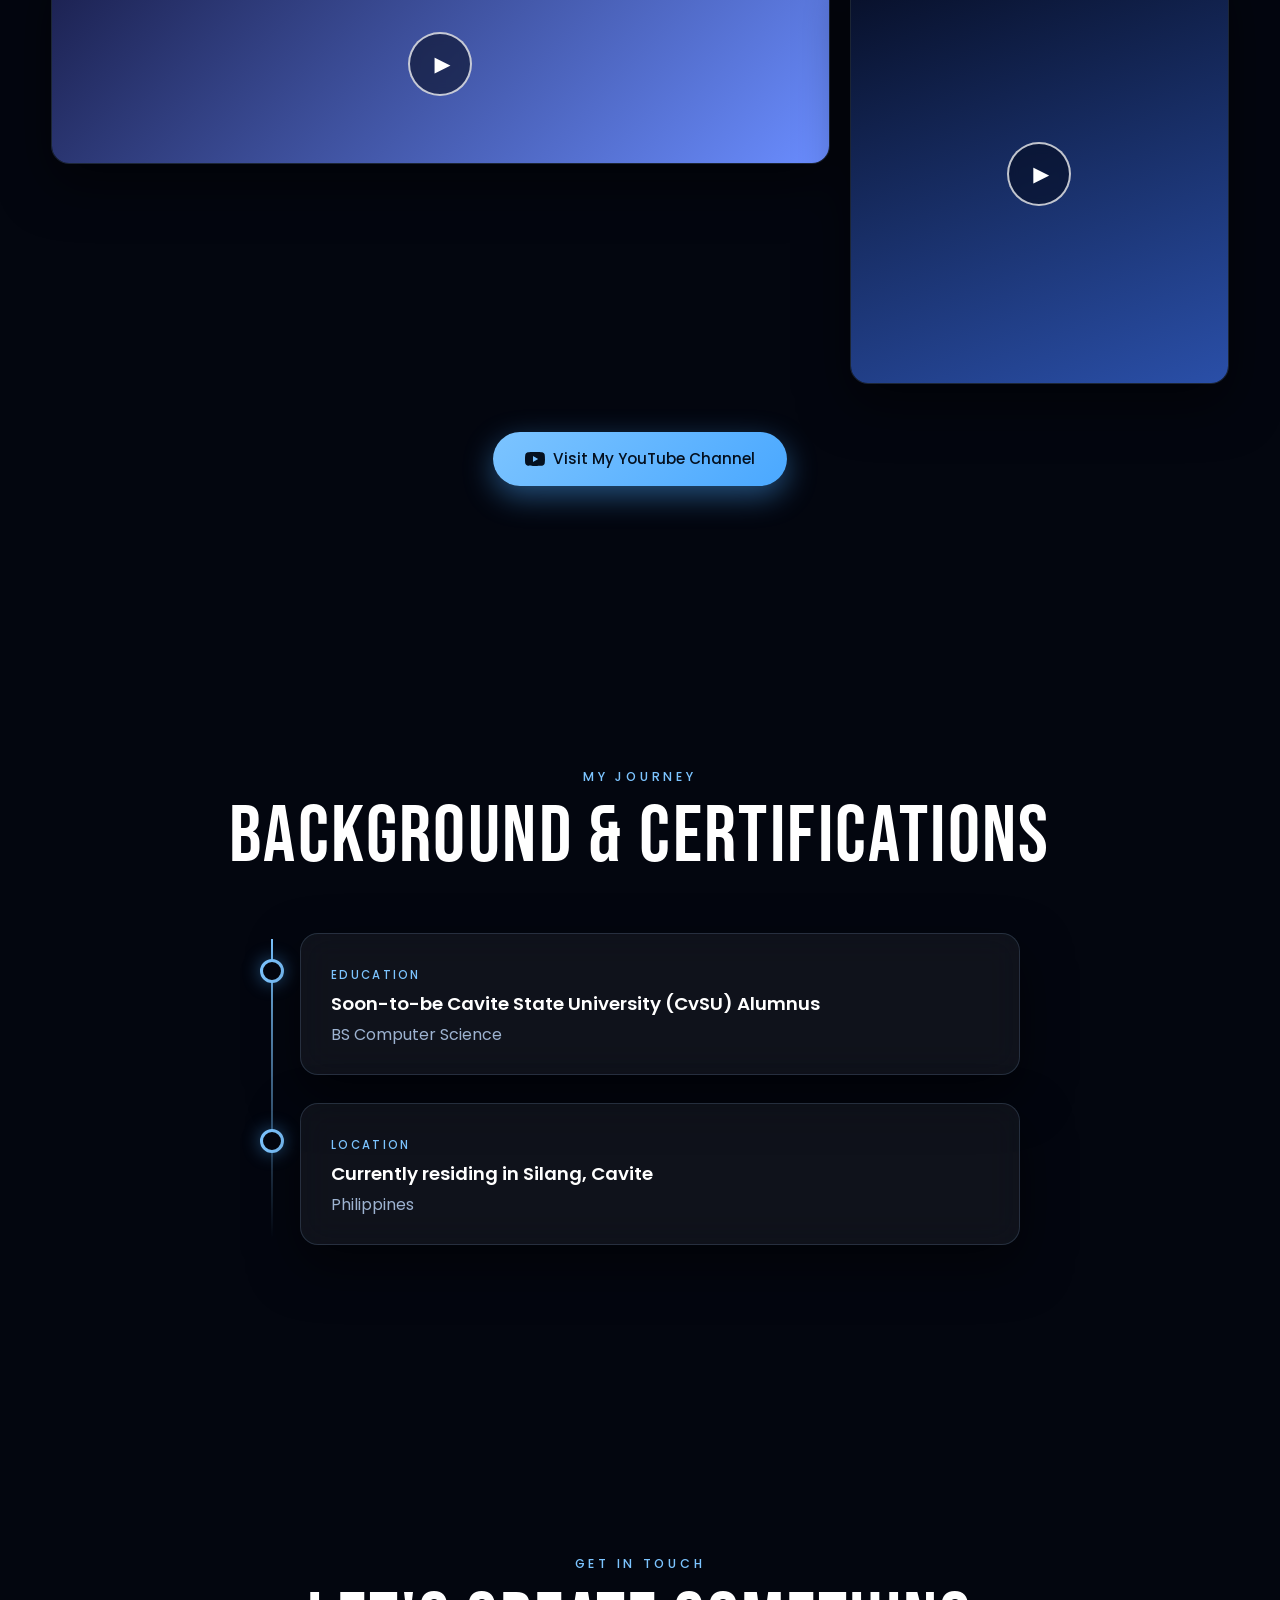
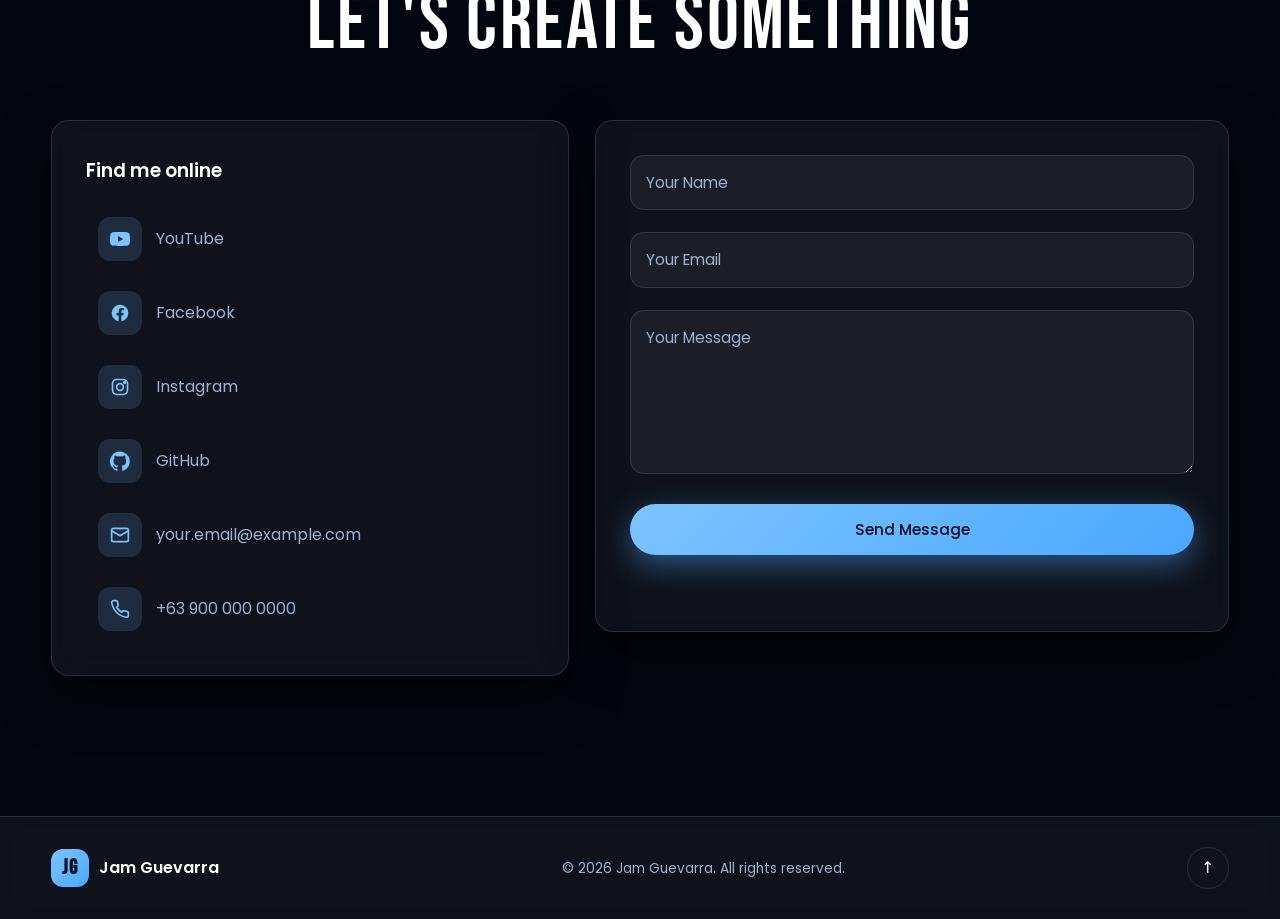
==== commit 1475d16b: "Add files via upload" ====
--- a/index.html
+++ b/index.html
@@ -6,12 +6,19 @@
     <title>Jam Guevarra | Visionary · Artist · Developer</title>
     <meta name="description" content="Portfolio of Jam Guevarra - BSCS student, freelancer, developer, director, visionary, artist and UI/UX designer." />
 
+    <!-- TAB ICON (FAVICON) - this replaces the default globe icon.
+         1. Save your logo as images/logo.png (square, 512x512 px works best, transparent background is fine)
+         2. That's it! If you use a different file name, change both lines below.
+         After uploading, hard refresh (Ctrl+Shift+R) - browsers cache tab icons for a long time. -->
+    <link rel="icon" type="image/png" href="images/logo.png" />
+    <link rel="apple-touch-icon" href="images/logo.png" />
+
     <!-- Apply saved theme BEFORE paint to avoid a flash of the wrong theme -->
     <script>
-    try {
-      const saved = localStorage.getItem("theme");
-      if (saved) document.documentElement.setAttribute("data-theme", saved);
-    } catch (e) {}
+            try {
+              const saved = localStorage.getItem("theme");
+              if (saved) document.documentElement.setAttribute("data-theme", saved);
+            } catch (e) {}
     </script>
 
     <!-- Google Fonts: Poppins (body/UI) + Playfair Display & Bebas Neue (display) -->
@@ -86,6 +93,11 @@
                     <div class="hero-cta">
                         <a href="#portfolio" class="btn btn-primary">View My Work</a>
                         <a href="#contact" class="btn btn-ghost">Let's Talk</a>
+                        <!-- YOUTUBE CHANNEL BUTTON: replace the href with your real channel link -->
+                        <a href="https://youtube.com/@your-channel" target="_blank" rel="noopener" class="btn btn-ghost">
+                            <svg viewBox="0 0 24 24" width="20" height="20" fill="currentColor" aria-hidden="true"><path d="M23.5 6.2a3 3 0 0 0-2.1-2.1C19.5 3.6 12 3.6 12 3.6s-7.5 0-9.4.5A3 3 0 0 0 .5 6.2C0 8.1 0 12 0 12s0 3.9.5 5.8a3 3 0 0 0 2.1 2.1c1.9.5 9.4.5 9.4.5s7.5 0 9.4-.5a3 3 0 0 0 2.1-2.1c.5-1.9.5-5.8.5-5.8s0-3.9-.5-5.8zM9.6 15.6V8.4l6.2 3.6-6.2 3.6z" /></svg>
+                            YouTube
+                        </a>
                     </div>
                 </div>
 
@@ -179,6 +191,9 @@
                     <button class="filter-btn" data-filter="editing" role="tab" aria-selected="false">Editing</button>
                     <button class="filter-btn" data-filter="designs" role="tab" aria-selected="false">Designs</button>
                     <button class="filter-btn" data-filter="other" role="tab" aria-selected="false">Other Works</button>
+                    <!-- "Films" tab for your trailers. Delete this button if you'd rather put trailers under another tab
+                         (then change data-category="films" on those cards). -->
+                    <button class="filter-btn" data-filter="films" role="tab" aria-selected="false">Films</button>
                 </div>
 
                 <div class="portfolio-grid" id="portfolioGrid">
@@ -199,7 +214,7 @@
                     <!-- DEVELOPER 2 -->
                     <article class="work-card" data-category="developer">
                         <div class="work-media grad-2">
-                            <img src="images/dev-game-webpage.jpg" alt="Interactive Game-Aesthetic Webpage" loading="lazy" onerror="this.style.display='none'" />
+                            <img src="images/scape1.jpg" alt="Interactive Game-Aesthetic Webpage" loading="lazy" onerror="this.style.display='none'" />
                         </div>
                         <div class="work-overlay">
                             <span class="work-tag">Developer</span>
@@ -212,7 +227,7 @@
                     <!-- EDITING 1 -->
                     <article class="work-card" data-category="editing">
                         <div class="work-media grad-3">
-                            <img src="images/edit-camou-reels.jpg" alt="Camou Skincare Video Reels" loading="lazy" onerror="this.style.display='none'" />
+                            <img src="images/scape2.jpg" alt="Camou Skincare Video Reels" loading="lazy" onerror="this.style.display='none'" />
                         </div>
                         <div class="work-overlay">
                             <span class="work-tag">Editing</span>
@@ -223,15 +238,25 @@
                     </article>
 
                     <!-- EDITING 2 -->
-                    <article class="work-card tall" data-category="editing">
+                    <!-- YOUTUBE VIDEO CARD (example)
+                         HOW IT WORKS: any card with data-video="..." opens that YouTube video in a pop-up player.
+                         - Paste the full YouTube link OR just the 11-character ID (the part after v= in the link).
+                         - The thumbnail is pulled from YouTube automatically. To use your own image instead,
+                           add src="images/your-image.jpg" to the <img> tag.
+                         - Add data-vertical="true" if the video is a YouTube Short (9:16 vertical). -->
+                    <article class="work-card tall" data-category="editing"
+                             data-video="https://www.facebook.com/share/v/1FU17HdFay/"
+                             data-vertical="true"
+                             tabindex="0" role="button" aria-label="Play Gameplay Highlights">
                         <div class="work-media grad-4">
-                            <img src="images/edit-yt-highlights.jpg" alt="YouTube Gameplay Highlights" loading="lazy" onerror="this.style.display='none'" />
+                            <img src="images/aws1.png" alt="Gameplay Highlights" loading="lazy" onerror="this.style.display='none'" />
+                            <span class="play-badge" aria-hidden="true">▶</span>
                         </div>
                         <div class="work-overlay">
                             <span class="work-tag">Editing</span>
-                            <h3>YouTube Gameplay Highlights</h3>
+                            <h3>Gameplay Highlights</h3>
                             <p>Fast-paced gameplay montages with rhythm-driven cuts and color work.</p>
-                            <a href="#" class="work-link">Watch on YouTube →</a>
+                            <span class="work-link">▶ Play video</span>
                         </div>
                     </article>
 
@@ -251,7 +276,7 @@
                     <!-- DESIGNS 2 -->
                     <article class="work-card" data-category="designs">
                         <div class="work-media grad-6">
-                            <img src="images/design-emman-brand.jpg" alt="Emman's Ref and Aircon Brand Identity" loading="lazy" onerror="this.style.display='none'" />
+                            <img src="images/scape3.jpg" alt="Emman's Ref and Aircon Brand Identity" loading="lazy" onerror="this.style.display='none'" />
                         </div>
                         <div class="work-overlay">
                             <span class="work-tag">Designs</span>
@@ -274,6 +299,59 @@
                         </div>
                     </article>
 
+                    <!-- ================= FILM TRAILERS (new) ================= -->
+                    <!-- LANDSCAPE CARD 1 (class "wide" = twice as wide)
+                         Replace VIDEO_ID_1 with your trailer's YouTube link or ID, then edit title + description. -->
+                    <article class="work-card wide" data-category="films" data-video="https://youtu.be/2cNXvc8w7gA" tabindex="0" role="button" aria-label="Play Film Trailer 01">
+                        <div class="work-media grad-5">
+                            <img alt="Film Trailer 01" loading="lazy" onerror="this.style.display='none'" />
+                            <span class="play-badge" aria-hidden="true">▶</span>
+                        </div>
+                        <div class="work-overlay">
+                            <span class="work-tag">Film Trailer</span>
+                            <h3>Film Title One</h3>
+                            <p>Official trailer. Write a short line about the film here.</p>
+                            <span class="work-link">▶ Watch Trailer</span>
+                        </div>
+                    </article>
+
+                    <!-- LANDSCAPE CARD 2 -->
+                    <article class="work-card wide" data-category="films" data-video="https://youtu.be/O3CVEZNB82c" tabindex="0" role="button" aria-label="Play Film Trailer 02">
+                        <div class="work-media grad-2">
+                            <img alt="Film Trailer 02" loading="lazy" onerror="this.style.display='none'" />
+                            <span class="play-badge" aria-hidden="true">▶</span>
+                        </div>
+                        <div class="work-overlay">
+                            <span class="work-tag">Film Trailer</span>
+                            <h3>Film Title Two</h3>
+                            <p>Official trailer. Write a short line about the film here.</p>
+                            <span class="work-link">▶ Watch Trailer</span>
+                        </div>
+                    </article>
+
+                    <!-- TALL CARD (class "tall" = twice as high). Great for a movie poster:
+                         put your poster at images/film-poster.jpg. The trailer still plays when clicked. -->
+                    <article class="work-card tall" data-category="films" data-video="https://www.facebook.com/share/v/19fuJoVvW6/" tabindex="0" role="button" aria-label="Play Film Trailer 03">
+                        <div class="work-media grad-7">
+                            <img src="images/ICP.png" alt="Film Trailer 03 poster" loading="lazy" onerror="this.style.display='none'" />
+                            <span class="play-badge" aria-hidden="true">▶</span>
+                        </div>
+                        <div class="work-overlay">
+                            <span class="work-tag">Film Trailer</span>
+                            <h3>Film Title Three</h3>
+                            <p>Official trailer. Write a short line about the film here.</p>
+                            <span class="work-link">▶ Watch Trailer</span>
+                        </div>
+                    </article>
+
+                </div>
+
+                <!-- YOUTUBE CHANNEL BUTTON under the grid: replace the href with your channel link -->
+                <div class="portfolio-cta reveal">
+                    <a href="https://www.youtube.com/channel/UCGBt_NqGpjgnqz9bnCAtAnw" target="_blank" rel="noopener" class="btn btn-primary">
+                        <svg viewBox="0 0 24 24" width="20" height="20" fill="currentColor" aria-hidden="true"><path d="M23.5 6.2a3 3 0 0 0-2.1-2.1C19.5 3.6 12 3.6 12 3.6s-7.5 0-9.4.5A3 3 0 0 0 .5 6.2C0 8.1 0 12 0 12s0 3.9.5 5.8a3 3 0 0 0 2.1 2.1c1.9.5 9.4.5 9.4.5s7.5 0 9.4-.5a3 3 0 0 0 2.1-2.1c.5-1.9.5-5.8.5-5.8s0-3.9-.5-5.8zM9.6 15.6V8.4l6.2 3.6-6.2 3.6z" /></svg>
+                        Visit My YouTube Channel
+                    </a>
                 </div>
             </div>
         </section>
@@ -329,6 +407,12 @@
                     <div class="socials glass reveal">
                         <h3>Find me online</h3>
                         <ul>
+                            <li>
+                                <a href="https://youtube.com/@your-channel" target="_blank" rel="noopener" class="social-link">
+                                    <span class="social-icon"><svg viewBox="0 0 24 24" width="20" height="20" fill="currentColor"><path d="M23.5 6.2a3 3 0 0 0-2.1-2.1C19.5 3.6 12 3.6 12 3.6s-7.5 0-9.4.5A3 3 0 0 0 .5 6.2C0 8.1 0 12 0 12s0 3.9.5 5.8a3 3 0 0 0 2.1 2.1c1.9.5 9.4.5 9.4.5s7.5 0 9.4-.5a3 3 0 0 0 2.1-2.1c.5-1.9.5-5.8.5-5.8s0-3.9-.5-5.8zM9.6 15.6V8.4l6.2 3.6-6.2 3.6z" /></svg></span>
+                                    <span>YouTube</span>
+                                </a>
+                            </li>
                             <li>
                                 <a href="https://facebook.com/your-username" target="_blank" rel="noopener" class="social-link">
                                     <span class="social-icon"><svg viewBox="0 0 24 24" width="20" height="20" fill="currentColor"><path d="M22 12a10 10 0 1 0-11.56 9.88v-6.99H7.9V12h2.54V9.8c0-2.5 1.49-3.89 3.77-3.89 1.09 0 2.24.2 2.24.2v2.46h-1.26c-1.24 0-1.63.77-1.63 1.56V12h2.78l-.44 2.89h-2.34v6.99A10 10 0 0 0 22 12z" /></svg></span>
@@ -397,6 +481,14 @@
         </div>
     </footer>
 
+    <!-- VIDEO POP-UP PLAYER (filled by script.js when a video card is clicked) -->
+    <div class="modal" id="videoModal" aria-hidden="true" role="dialog" aria-modal="true" aria-label="Video player">
+        <button class="icon-btn modal-close" id="videoClose" aria-label="Close video">✕</button>
+        <div class="modal-inner">
+            <div class="modal-body" id="videoModalBody"></div>
+        </div>
+    </div>
+
     <script src="script.js"></script>
 </body>
 </html>
--- a/styles.css
+++ b/styles.css
@@ -642,6 +642,11 @@
         grid-row: span 2;
     }
 
+    .work-card.wide {
+        grid-column: span 2;
+    }
+    /* landscape card */
+
     /* Filter animation states (toggled by script.js) */
     .work-card.hide {
         display: none;
@@ -778,6 +783,117 @@
         .work-overlay p, .work-link {
             display: none;
         }
+}
+
+/* ---------- 9b. VIDEO CARDS, CHANNEL BUTTON & POP-UP PLAYER ---------- */
+.work-card[data-video] {
+    cursor: pointer;
+}
+
+.play-badge {
+    position: absolute;
+    top: 50%;
+    left: 50%;
+    width: 64px;
+    height: 64px;
+    margin: -32px 0 0 -32px;
+    display: grid;
+    place-items: center;
+    padding-left: 4px;
+    border-radius: 50%;
+    background: rgba(2, 8, 24, 0.55);
+    border: 2px solid rgba(255, 255, 255, 0.75);
+    color: #fff;
+    font-size: 1.3rem;
+    z-index: 3;
+    pointer-events: none;
+    backdrop-filter: blur(6px);
+    -webkit-backdrop-filter: blur(6px);
+    transition: transform 0.3s var(--ease), background 0.3s;
+}
+
+.work-card:hover .play-badge, .work-card:focus-visible .play-badge {
+    transform: scale(1.12);
+    background: var(--accent-strong);
+}
+
+.portfolio-cta {
+    text-align: center;
+    margin-top: 48px;
+}
+
+.modal {
+    position: fixed;
+    inset: 0;
+    z-index: 200;
+    display: grid;
+    place-items: center;
+    padding: 20px;
+    background: rgba(2, 6, 18, 0.88);
+    backdrop-filter: blur(8px);
+    -webkit-backdrop-filter: blur(8px);
+    opacity: 0;
+    visibility: hidden;
+    transition: opacity 0.3s var(--ease), visibility 0.3s;
+}
+
+    .modal.open {
+        opacity: 1;
+        visibility: visible;
+    }
+
+.modal-close {
+    position: absolute;
+    top: 18px;
+    right: 18px;
+    color: #fff;
+    font-size: 1.1rem;
+}
+
+.modal-inner {
+    position: relative;
+    aspect-ratio: 16 / 9;
+    width: min(960px, 100%, calc((100vh - 120px) * 16 / 9));
+    border-radius: var(--radius);
+    overflow: hidden;
+    background: #000;
+    border: 1px solid var(--border);
+    box-shadow: 0 30px 80px var(--glow);
+    transform: scale(0.96);
+    transition: transform 0.3s var(--ease);
+}
+
+.modal.open .modal-inner {
+    transform: none;
+}
+
+.modal-inner.vertical {
+    aspect-ratio: 9 / 16;
+    width: min(380px, 100%, calc((100vh - 100px) * 9 / 16));
+}
+
+.modal-body, .modal-body iframe {
+    position: absolute;
+    inset: 0;
+    width: 100%;
+    height: 100%;
+    border: 0;
+}
+
+.modal-note {
+    height: 100%;
+    display: grid;
+    place-items: center;
+    padding: 30px;
+    text-align: center;
+    color: #c3d4ef;
+}
+
+@media (max-width: 640px) {
+    .work-card.wide {
+        grid-column: span 1;
+    }
+    /* single column on small screens */
 }
 
 /* ---------- 10. TIMELINE ---------- */
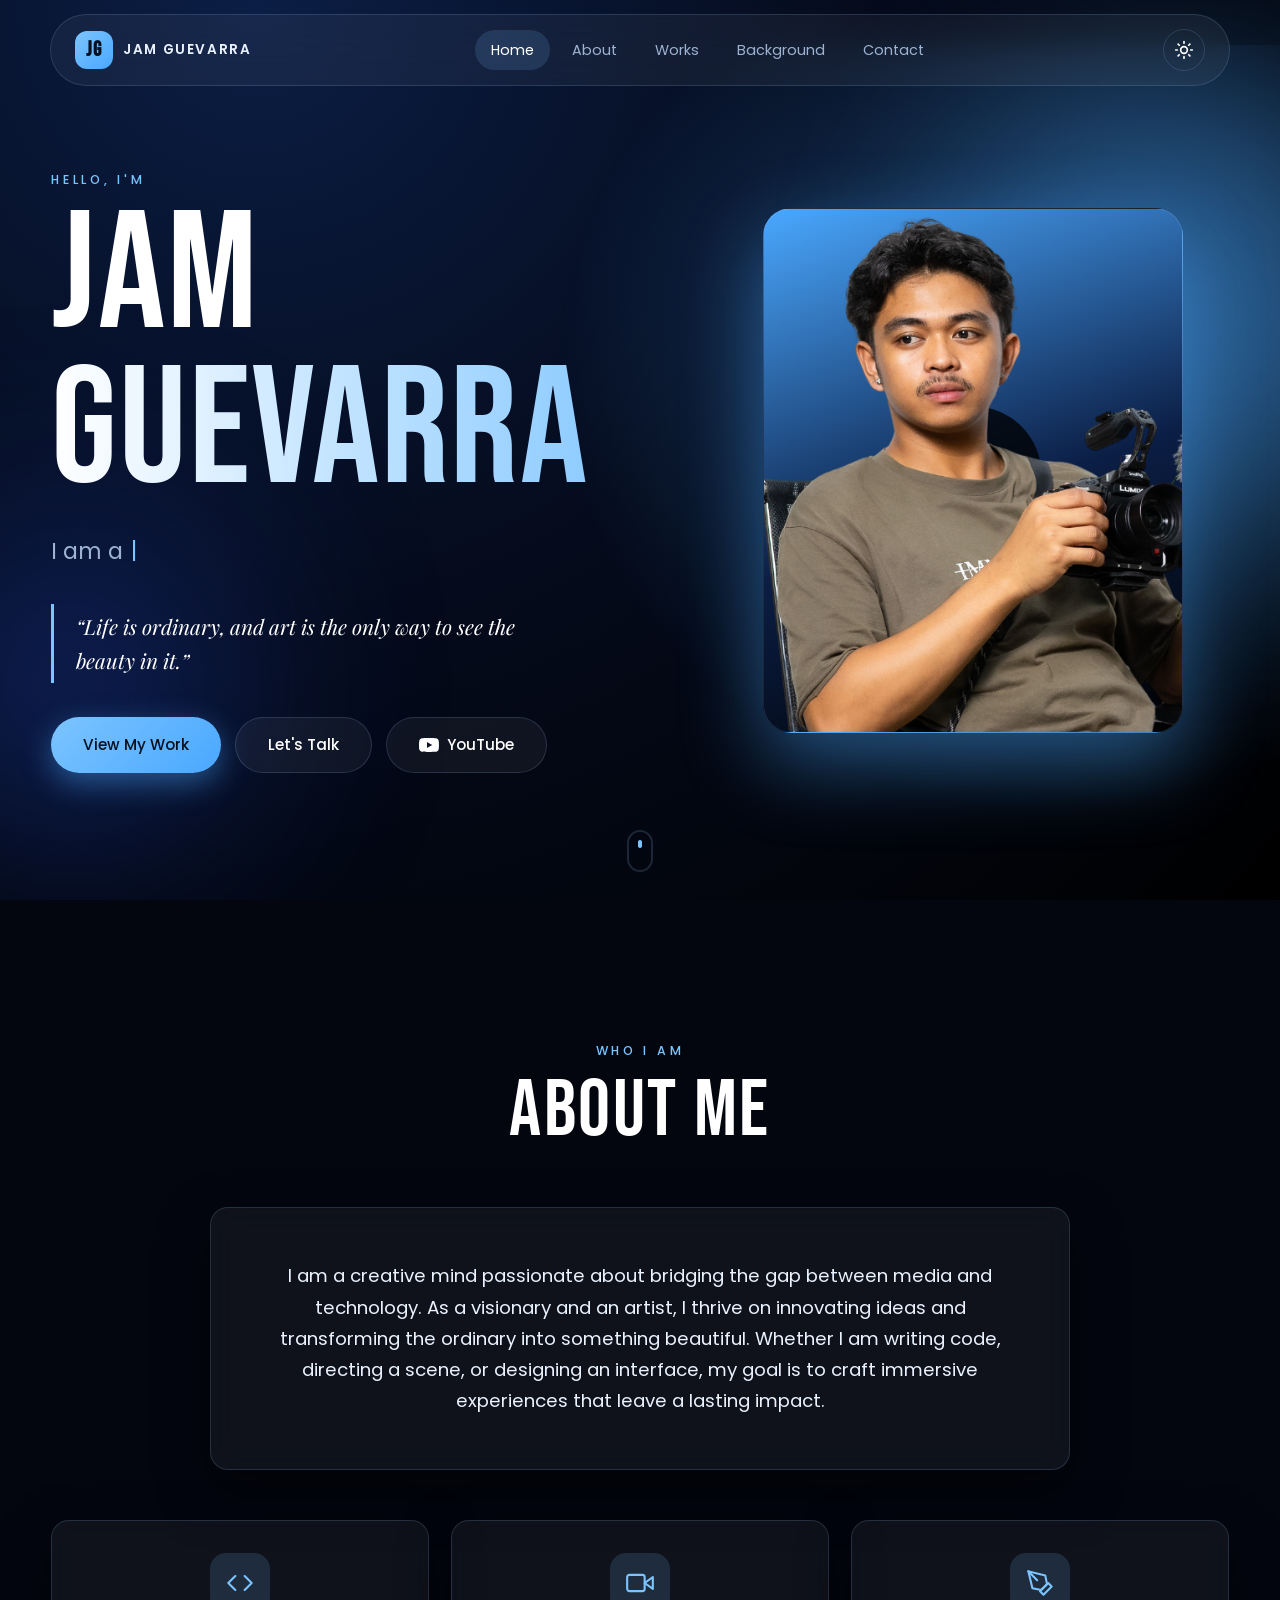
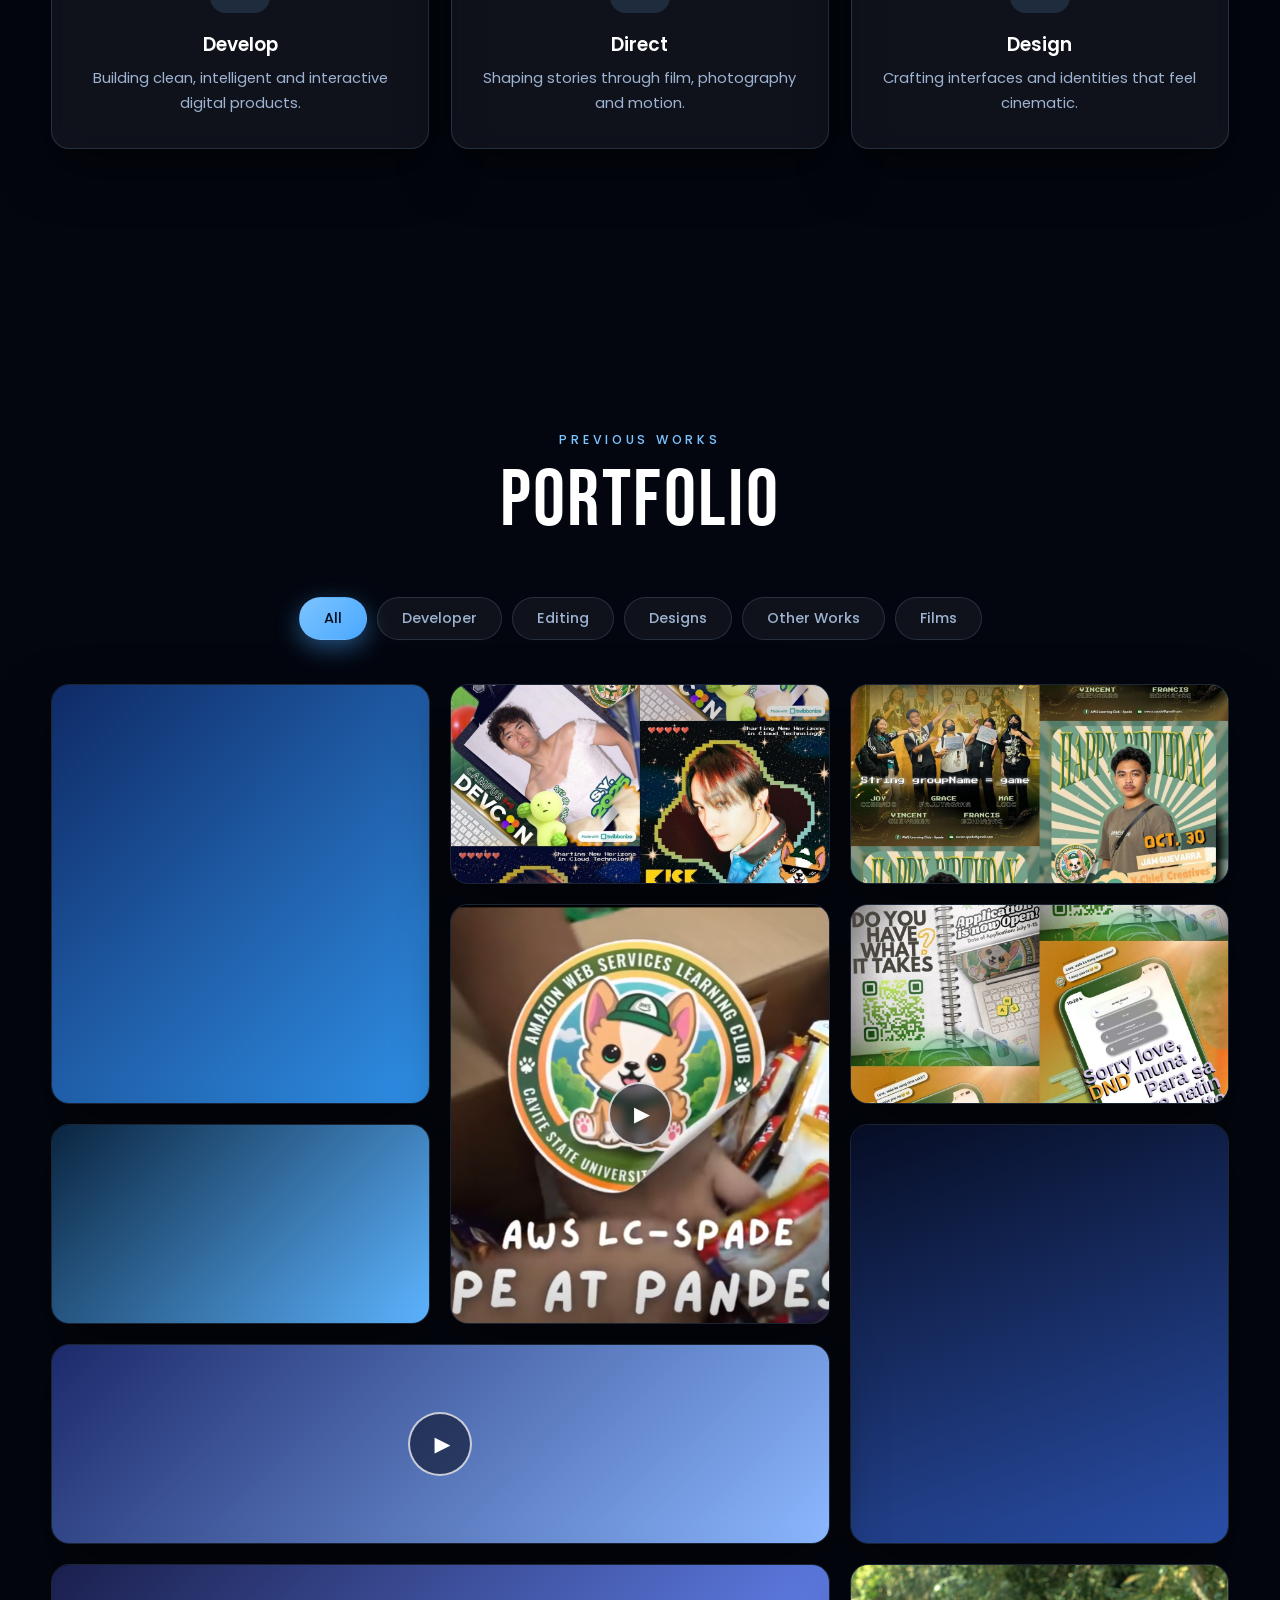
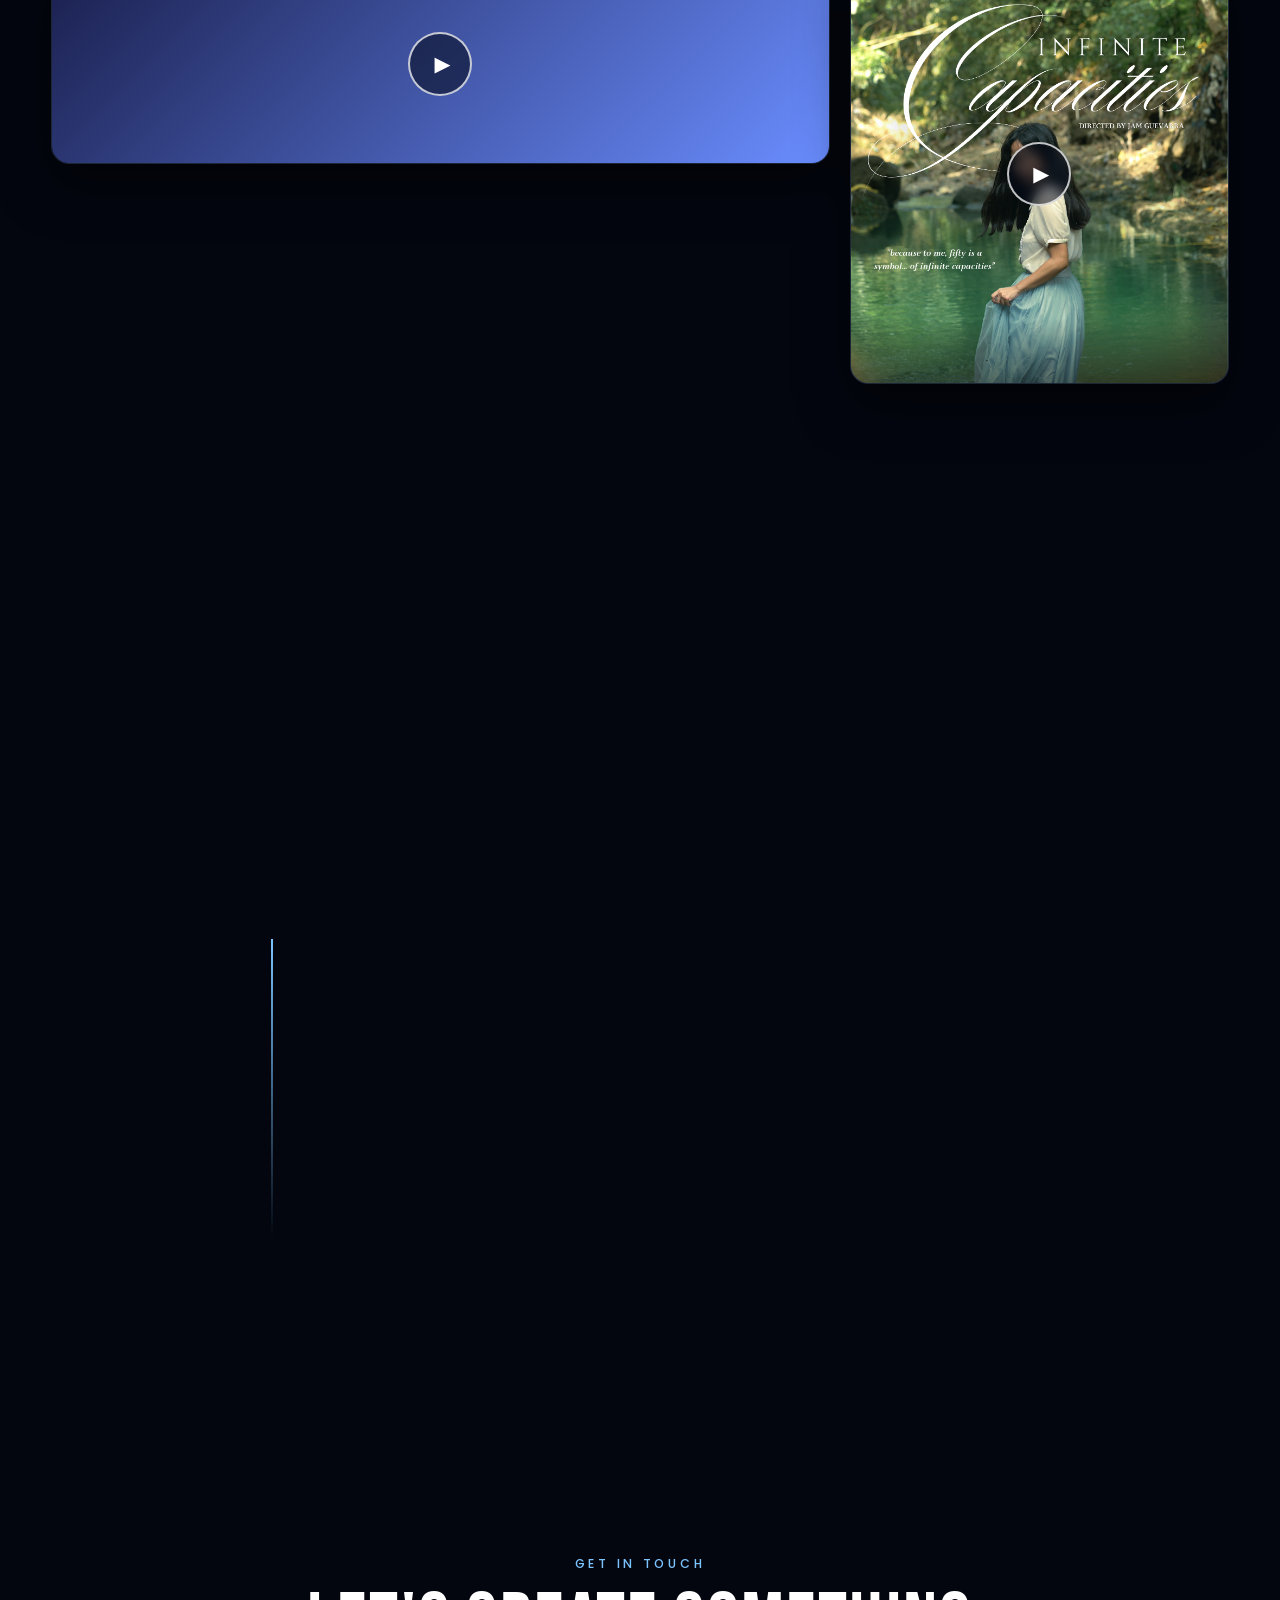
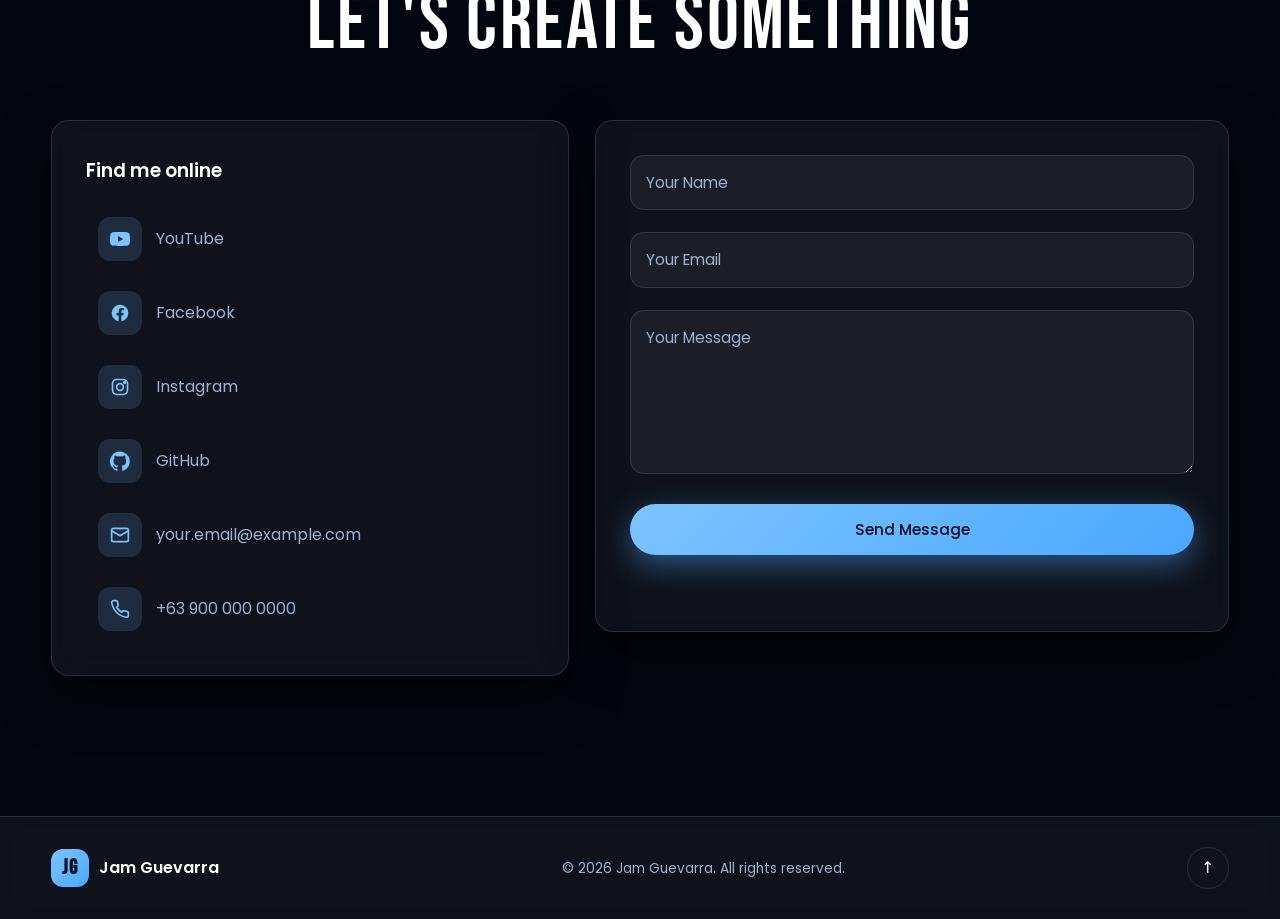
==== commit 2476e086: "Add files via upload" ====
--- a/index.html
+++ b/index.html
@@ -244,17 +244,16 @@
                          - The thumbnail is pulled from YouTube automatically. To use your own image instead,
                            add src="images/your-image.jpg" to the <img> tag.
                          - Add data-vertical="true" if the video is a YouTube Short (9:16 vertical). -->
-                    <article class="work-card tall" data-category="editing"
-                             data-video="https://www.facebook.com/share/v/1FU17HdFay/"
-                             data-vertical="true"
-                             tabindex="0" role="button" aria-label="Play Gameplay Highlights">
+                    <article class="work-card tall" data-category="editing" data-video="https://www.facebook.com/share/v/1FU17HdFay/" tabindex="0" role="button" aria-label="Play Gameplay Highlights">
                         <div class="work-media grad-4">
+                            <!-- Facebook videos have no automatic thumbnail: save your own image as images/edit-yt-highlights.jpg
+                                 Add data-vertical="true" to the <article> line above if this is a vertical Reel. -->
                             <img src="images/aws1.png" alt="Gameplay Highlights" loading="lazy" onerror="this.style.display='none'" />
                             <span class="play-badge" aria-hidden="true">▶</span>
                         </div>
                         <div class="work-overlay">
                             <span class="work-tag">Editing</span>
-                            <h3>Gameplay Highlights</h3>
+                            <h3>YouTube Gameplay Highlights</h3>
                             <p>Fast-paced gameplay montages with rhythm-driven cuts and color work.</p>
                             <span class="work-link">▶ Play video</span>
                         </div>
@@ -263,7 +262,7 @@
                     <!-- DESIGNS 1 -->
                     <article class="work-card" data-category="designs">
                         <div class="work-media grad-5">
-                            <img src="images/design-panimalay.jpg" alt="Panimalay Indie Film Animations" loading="lazy" onerror="this.style.display='none'" />
+                            <img src="images/scape3.jpg" alt="Panimalay Indie Film Animations" loading="lazy" onerror="this.style.display='none'" />
                         </div>
                         <div class="work-overlay">
                             <span class="work-tag">Designs</span>
@@ -276,7 +275,7 @@
                     <!-- DESIGNS 2 -->
                     <article class="work-card" data-category="designs">
                         <div class="work-media grad-6">
-                            <img src="images/scape3.jpg" alt="Emman's Ref and Aircon Brand Identity" loading="lazy" onerror="this.style.display='none'" />
+                            <img src="images/design-emman-brand.jpg" alt="Emman's Ref and Aircon Brand Identity" loading="lazy" onerror="this.style.display='none'" />
                         </div>
                         <div class="work-overlay">
                             <span class="work-tag">Designs</span>
@@ -302,7 +301,7 @@
                     <!-- ================= FILM TRAILERS (new) ================= -->
                     <!-- LANDSCAPE CARD 1 (class "wide" = twice as wide)
                          Replace VIDEO_ID_1 with your trailer's YouTube link or ID, then edit title + description. -->
-                    <article class="work-card wide" data-category="films" data-video="https://youtu.be/2cNXvc8w7gA" tabindex="0" role="button" aria-label="Play Film Trailer 01">
+                    <article class="work-card wide" data-category="films" data-video="https://youtu.be/O3CVEZNB82c" tabindex="0" role="button" aria-label="Play Film Trailer 01">
                         <div class="work-media grad-5">
                             <img alt="Film Trailer 01" loading="lazy" onerror="this.style.display='none'" />
                             <span class="play-badge" aria-hidden="true">▶</span>
@@ -316,7 +315,7 @@
                     </article>
 
                     <!-- LANDSCAPE CARD 2 -->
-                    <article class="work-card wide" data-category="films" data-video="https://youtu.be/O3CVEZNB82c" tabindex="0" role="button" aria-label="Play Film Trailer 02">
+                    <article class="work-card wide" data-category="films" data-video="https://youtu.be/2cNXvc8w7gA" tabindex="0" role="button" aria-label="Play Film Trailer 02">
                         <div class="work-media grad-2">
                             <img alt="Film Trailer 02" loading="lazy" onerror="this.style.display='none'" />
                             <span class="play-badge" aria-hidden="true">▶</span>
@@ -331,7 +330,7 @@
 
                     <!-- TALL CARD (class "tall" = twice as high). Great for a movie poster:
                          put your poster at images/film-poster.jpg. The trailer still plays when clicked. -->
-                    <article class="work-card tall" data-category="films" data-video="https://www.facebook.com/share/v/19fuJoVvW6/" tabindex="0" role="button" aria-label="Play Film Trailer 03">
+                    <article class="work-card tall" data-category="films" data-video="https://youtu.be/ZSlfgxLcBt4" tabindex="0" role="button" aria-label="Play Film Trailer 03">
                         <div class="work-media grad-7">
                             <img src="images/ICP.png" alt="Film Trailer 03 poster" loading="lazy" onerror="this.style.display='none'" />
                             <span class="play-badge" aria-hidden="true">▶</span>
@@ -348,7 +347,7 @@
 
                 <!-- YOUTUBE CHANNEL BUTTON under the grid: replace the href with your channel link -->
                 <div class="portfolio-cta reveal">
-                    <a href="https://www.youtube.com/channel/UCGBt_NqGpjgnqz9bnCAtAnw" target="_blank" rel="noopener" class="btn btn-primary">
+                    <a href="https://youtube.com/@your-channel" target="_blank" rel="noopener" class="btn btn-primary">
                         <svg viewBox="0 0 24 24" width="20" height="20" fill="currentColor" aria-hidden="true"><path d="M23.5 6.2a3 3 0 0 0-2.1-2.1C19.5 3.6 12 3.6 12 3.6s-7.5 0-9.4.5A3 3 0 0 0 .5 6.2C0 8.1 0 12 0 12s0 3.9.5 5.8a3 3 0 0 0 2.1 2.1c1.9.5 9.4.5 9.4.5s7.5 0 9.4-.5a3 3 0 0 0 2.1-2.1c.5-1.9.5-5.8.5-5.8s0-3.9-.5-5.8zM9.6 15.6V8.4l6.2 3.6-6.2 3.6z" /></svg>
                         Visit My YouTube Channel
                     </a>
@@ -487,6 +486,8 @@
         <div class="modal-inner">
             <div class="modal-body" id="videoModalBody"></div>
         </div>
+        <!-- Backup link shown under the player (set by script.js) -->
+        <a id="videoFallback" class="modal-fallback" href="#" target="_blank" rel="noopener" hidden>Open video ↗</a>
     </div>
 
     <script src="script.js"></script>
--- a/styles.css
+++ b/styles.css
@@ -880,6 +880,28 @@
     border: 0;
 }
 
+.modal-fallback {
+    position: absolute;
+    bottom: 16px;
+    left: 50%;
+    transform: translateX(-50%);
+    font-size: 0.85rem;
+    color: #c3d4ef;
+    padding: 6px 16px;
+    border-radius: 999px;
+    border: 1px solid var(--border);
+    background: rgba(2, 8, 24, 0.6);
+}
+
+    .modal-fallback:hover {
+        color: #fff;
+        border-color: var(--accent);
+    }
+
+    .modal-fallback[hidden] {
+        display: none;
+    }
+
 .modal-note {
     height: 100%;
     display: grid;
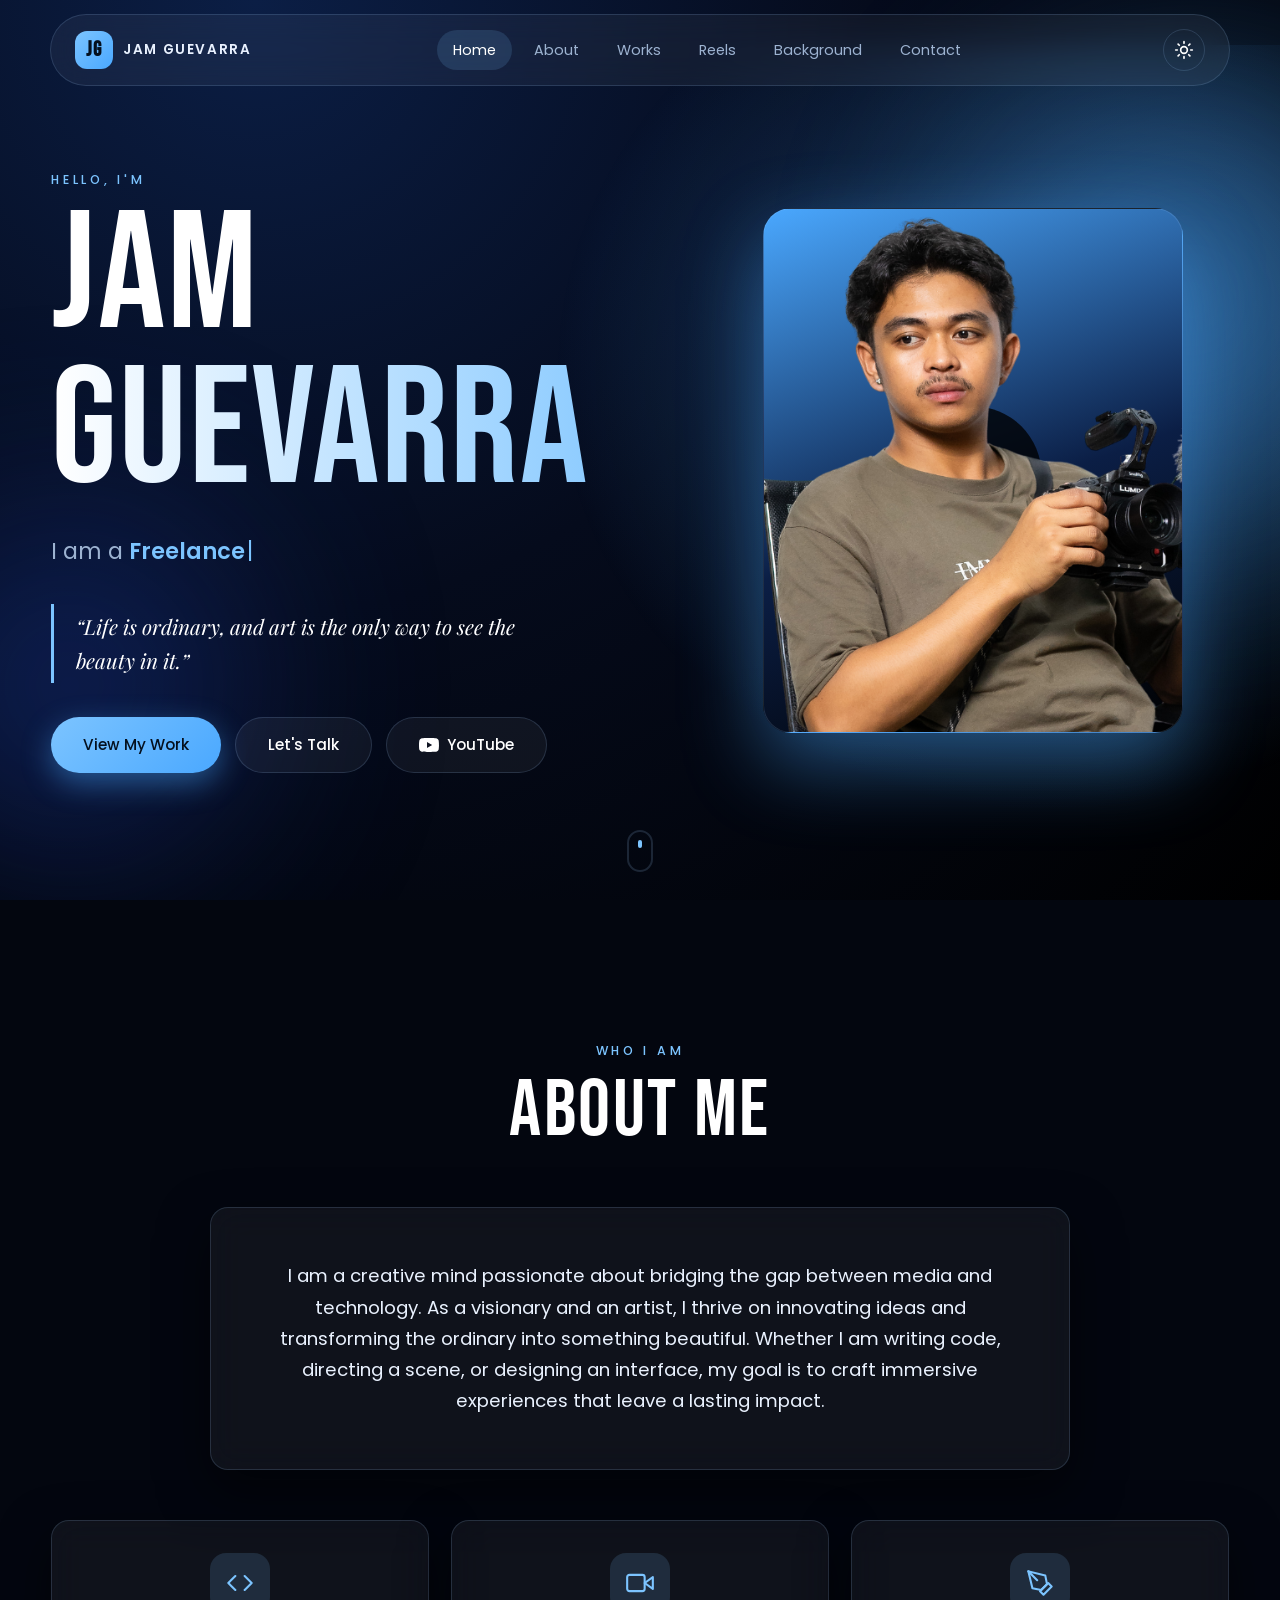
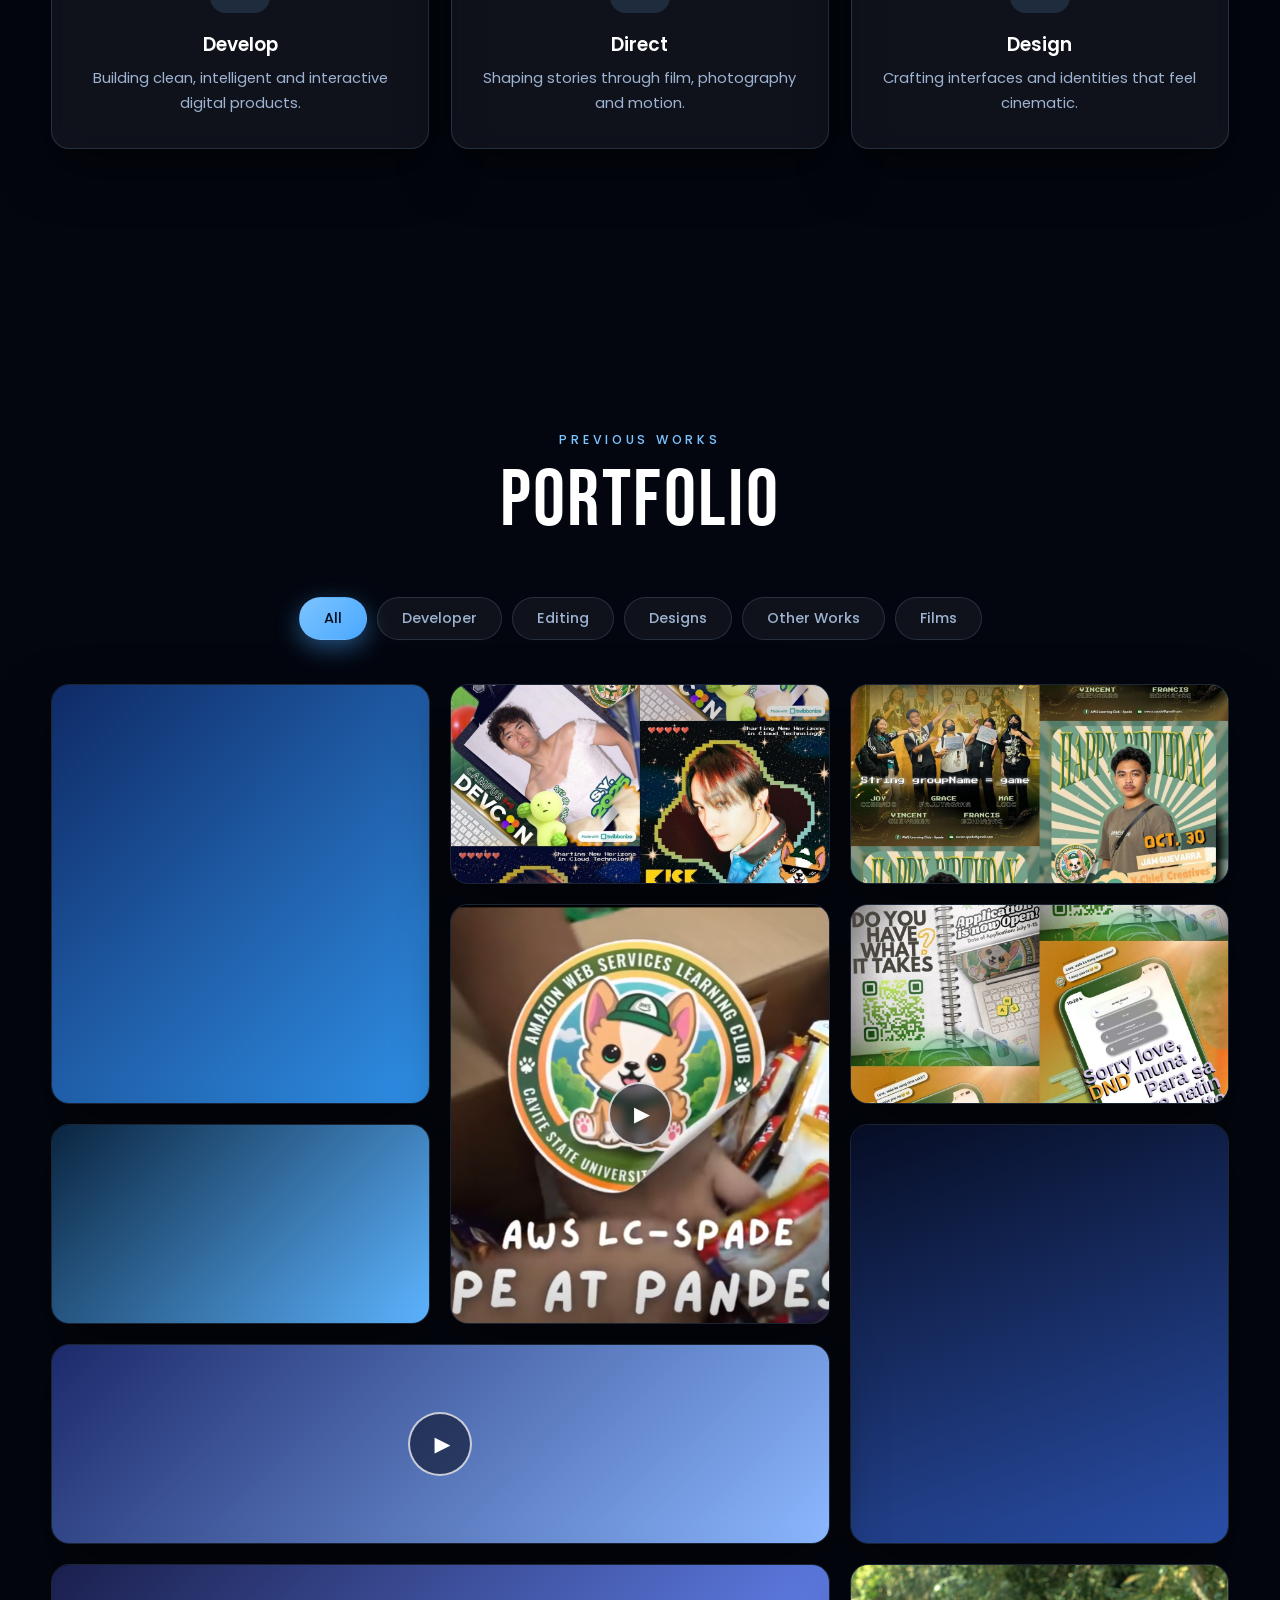
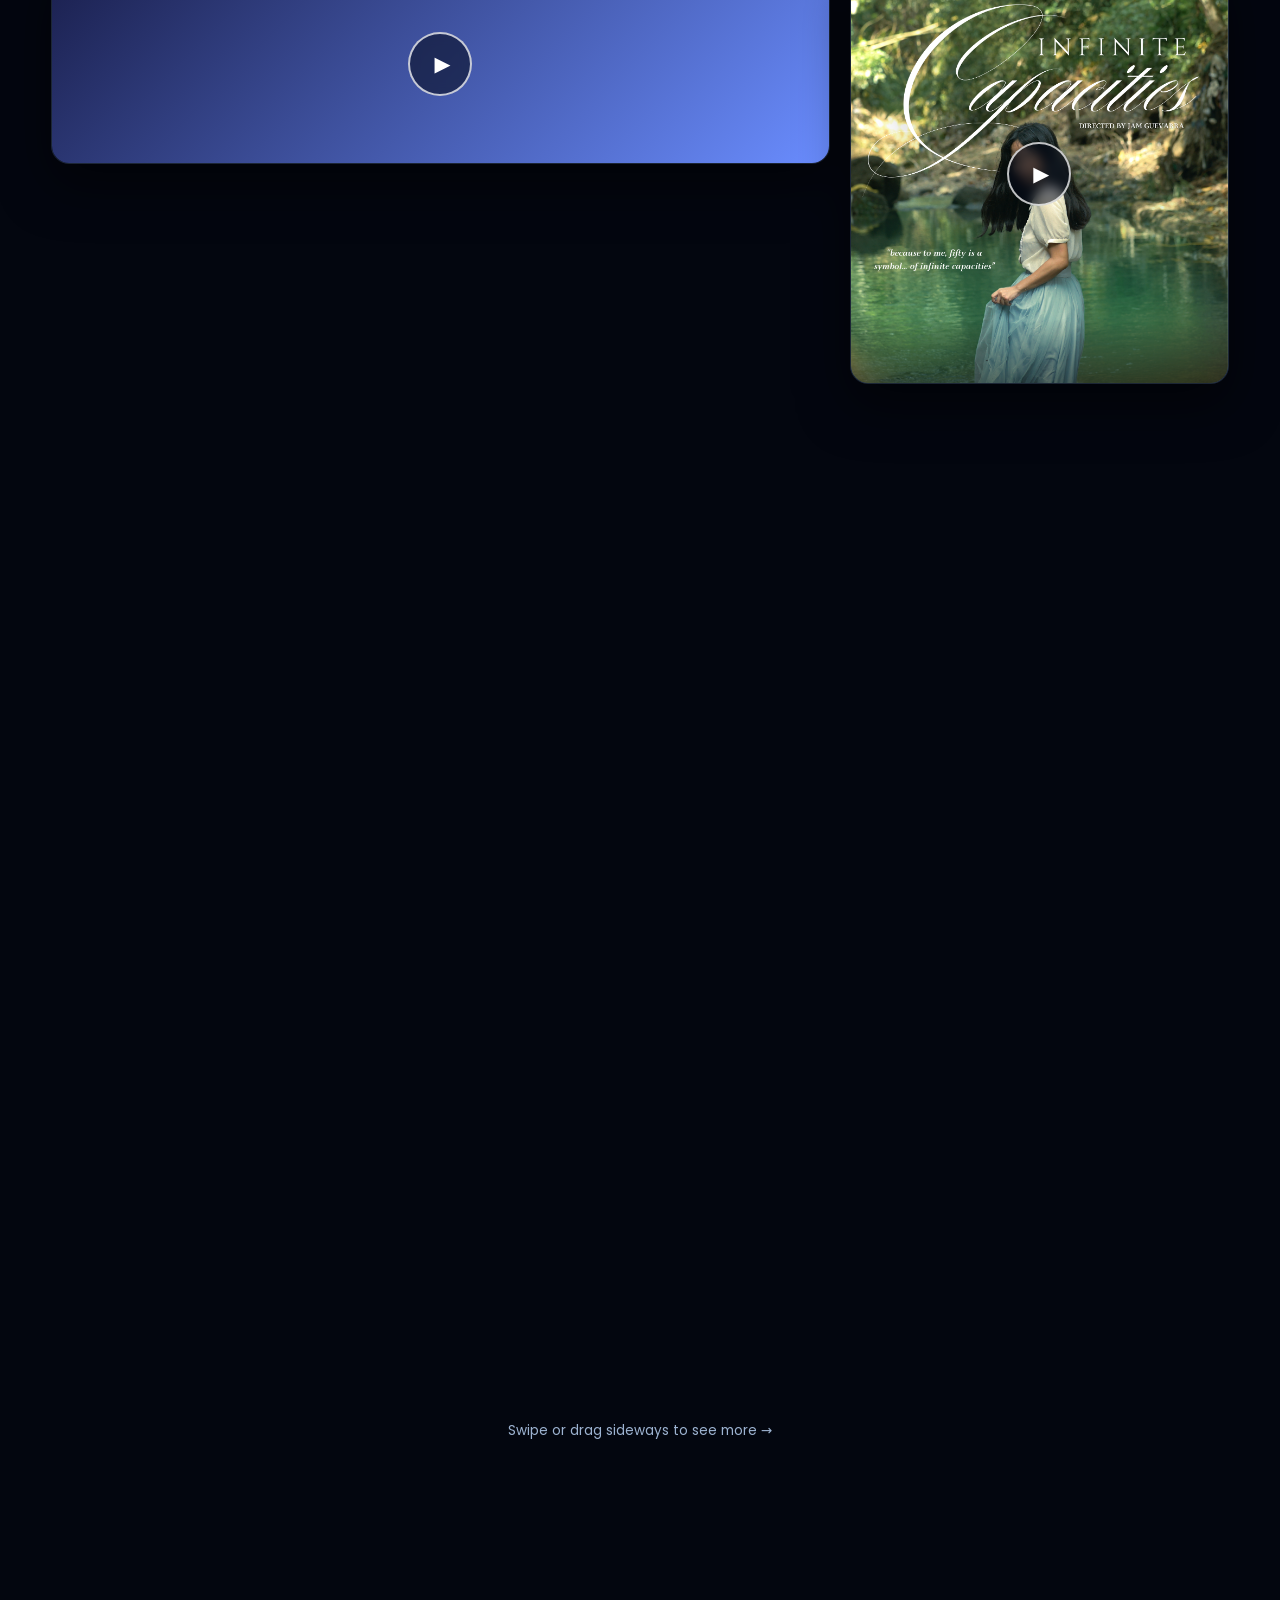
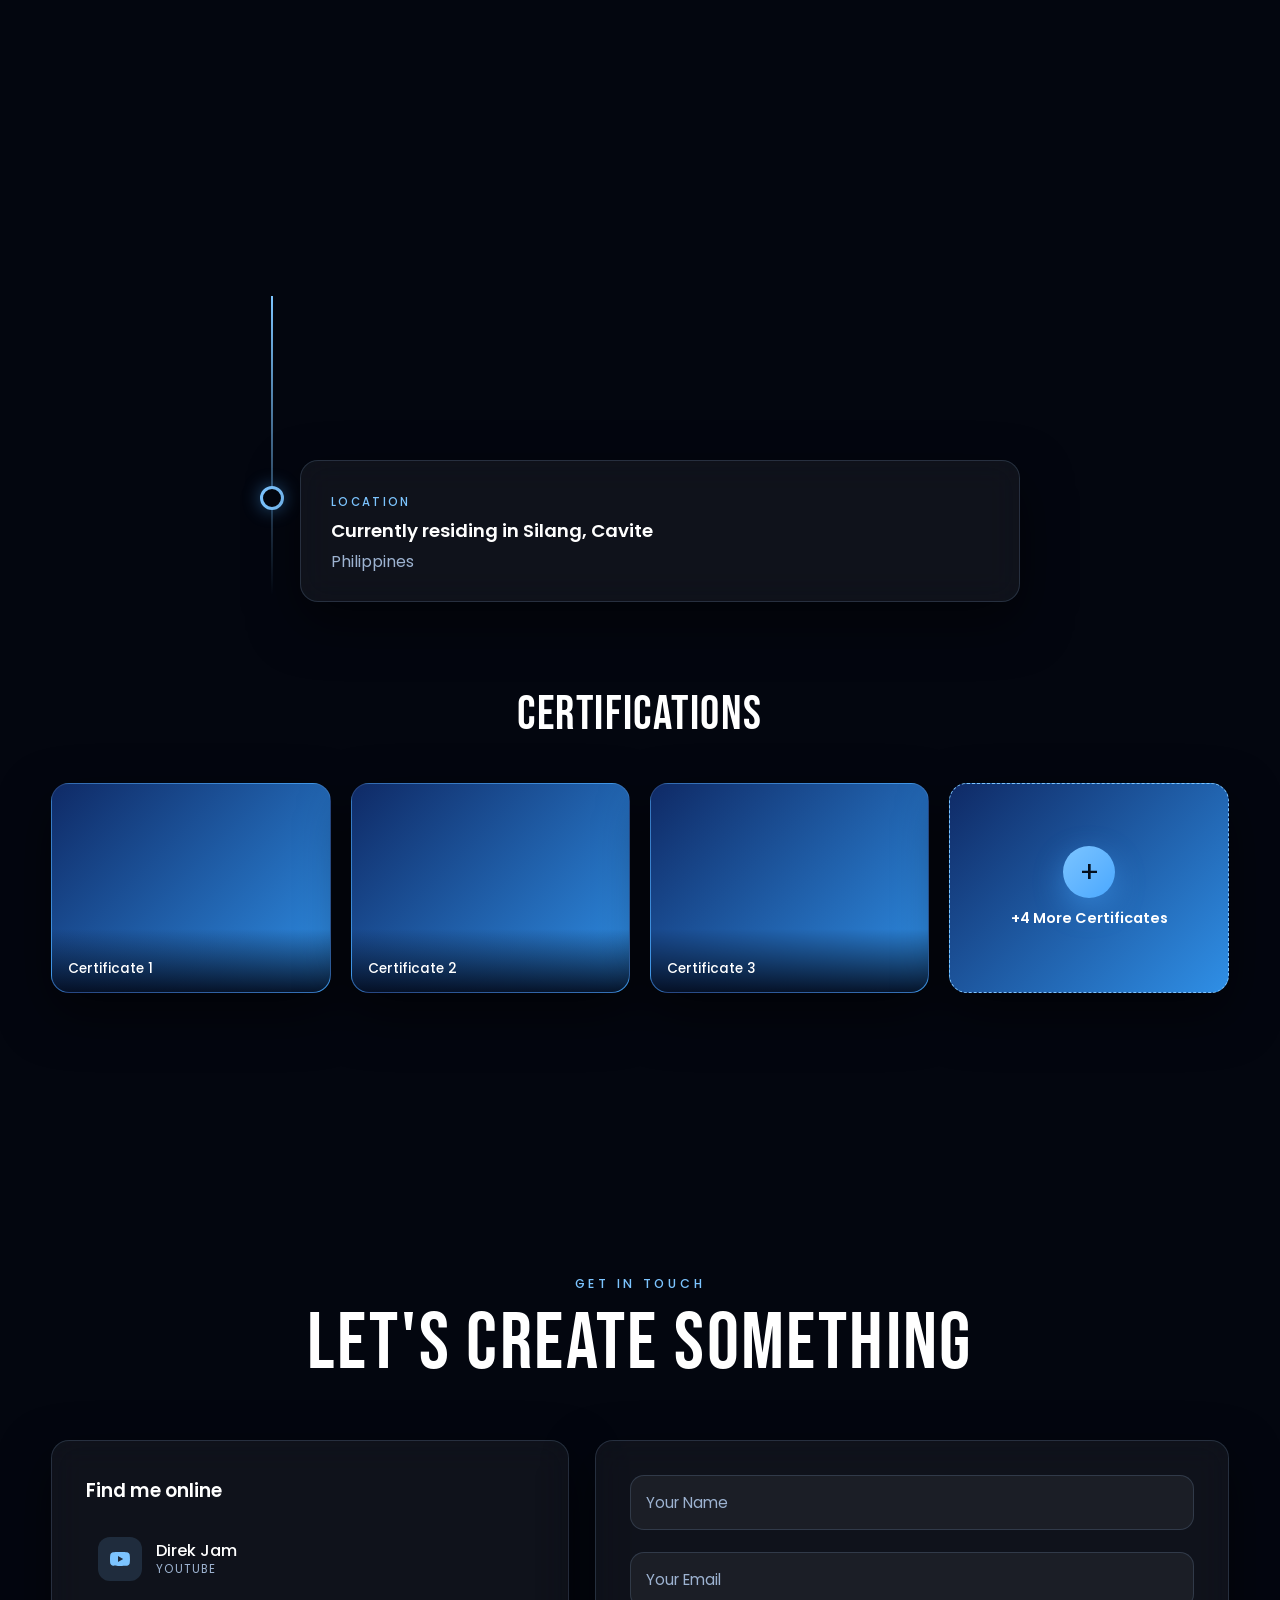
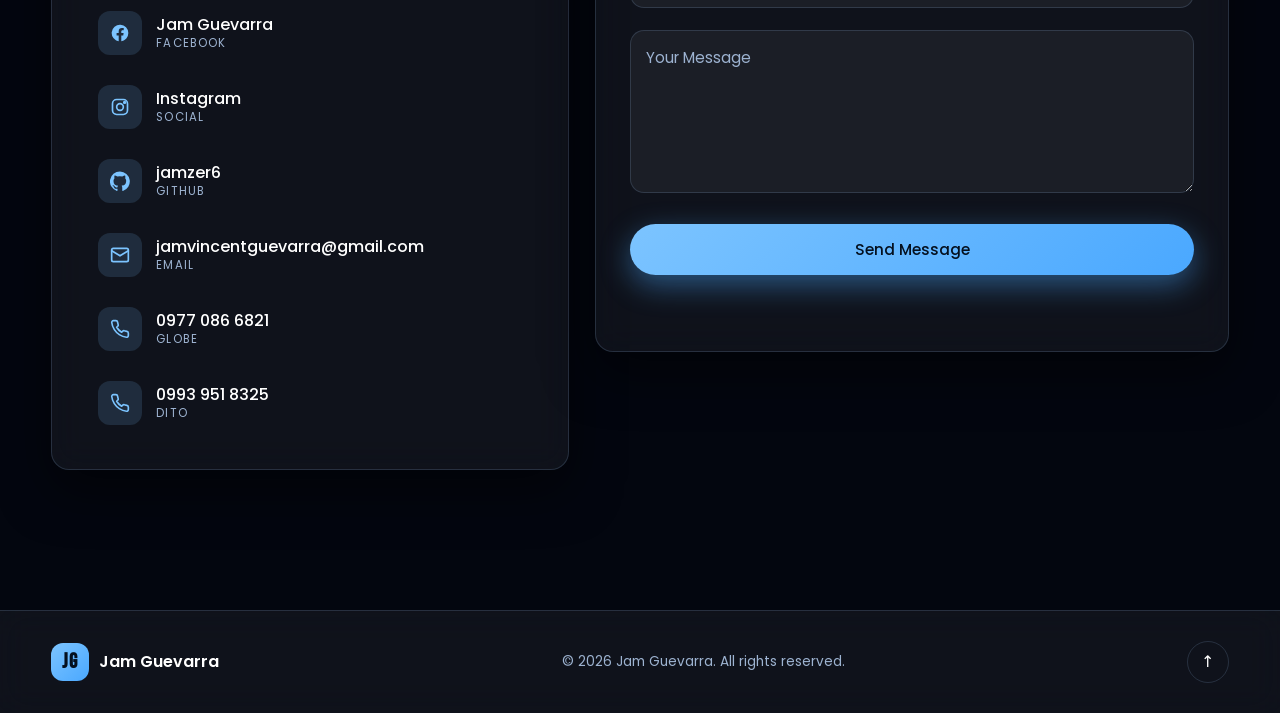
==== commit 8f70b959: "Add files via upload" ====
--- a/index.html
+++ b/index.html
@@ -6,19 +6,17 @@
     <title>Jam Guevarra | Visionary · Artist · Developer</title>
     <meta name="description" content="Portfolio of Jam Guevarra - BSCS student, freelancer, developer, director, visionary, artist and UI/UX designer." />
 
-    <!-- TAB ICON (FAVICON) - this replaces the default globe icon.
-         1. Save your logo as images/logo.png (square, 512x512 px works best, transparent background is fine)
-         2. That's it! If you use a different file name, change both lines below.
-         After uploading, hard refresh (Ctrl+Shift+R) - browsers cache tab icons for a long time. -->
-    <link rel="icon" type="image/png" href="images/logo.png" />
-    <link rel="apple-touch-icon" href="images/logo.png" />
+    <!-- TAB ICON (FAVICON)
+         This is the same blue "JG" badge used in the navbar, drawn as a tiny built-in SVG,
+         so you do NOT need an image file for it. -->
+    <link rel="icon" type="image/svg+xml" href="data:image/svg+xml,%3Csvg xmlns='http://www.w3.org/2000/svg' viewBox='0 0 64 64'%3E%3Cdefs%3E%3ClinearGradient id='g' x1='0' y1='0' x2='1' y2='1'%3E%3Cstop offset='0' stop-color='%237cc4ff'/%3E%3Cstop offset='1' stop-color='%234aa8ff'/%3E%3C/linearGradient%3E%3C/defs%3E%3Crect width='64' height='64' rx='16' fill='url(%23g)'/%3E%3Ctext x='32' y='43' font-family='Impact,Arial Black,Arial,sans-serif' font-size='30' font-weight='900' text-anchor='middle' fill='%2304101f'%3EJG%3C/text%3E%3C/svg%3E" />
 
     <!-- Apply saved theme BEFORE paint to avoid a flash of the wrong theme -->
     <script>
-            try {
-              const saved = localStorage.getItem("theme");
-              if (saved) document.documentElement.setAttribute("data-theme", saved);
-            } catch (e) {}
+                    try {
+                      const saved = localStorage.getItem("theme");
+                      if (saved) document.documentElement.setAttribute("data-theme", saved);
+                    } catch (e) {}
     </script>
 
     <!-- Google Fonts: Poppins (body/UI) + Playfair Display & Bebas Neue (display) -->
@@ -48,6 +46,7 @@
             <a href="#home" class="nav-link">Home</a>
             <a href="#about" class="nav-link">About</a>
             <a href="#portfolio" class="nav-link">Works</a>
+            <a href="#reels" class="nav-link">Reels</a>
             <a href="#background" class="nav-link">Background</a>
             <a href="#contact" class="nav-link">Contact</a>
         </nav>
@@ -93,19 +92,15 @@
                     <div class="hero-cta">
                         <a href="#portfolio" class="btn btn-primary">View My Work</a>
                         <a href="#contact" class="btn btn-ghost">Let's Talk</a>
-                        <!-- YOUTUBE CHANNEL BUTTON: replace the href with your real channel link -->
-                        <a href="https://youtube.com/@your-channel" target="_blank" rel="noopener" class="btn btn-ghost">
+                        <!-- YOUTUBE CHANNEL BUTTON (Direk Jam) -->
+                        <a href="https://www.youtube.com/channel/UCGBt_NqGpjgnqz9bnCAtAnw" target="_blank" rel="noopener" class="btn btn-ghost">
                             <svg viewBox="0 0 24 24" width="20" height="20" fill="currentColor" aria-hidden="true"><path d="M23.5 6.2a3 3 0 0 0-2.1-2.1C19.5 3.6 12 3.6 12 3.6s-7.5 0-9.4.5A3 3 0 0 0 .5 6.2C0 8.1 0 12 0 12s0 3.9.5 5.8a3 3 0 0 0 2.1 2.1c1.9.5 9.4.5 9.4.5s7.5 0 9.4-.5a3 3 0 0 0 2.1-2.1c.5-1.9.5-5.8.5-5.8s0-3.9-.5-5.8zM9.6 15.6V8.4l6.2 3.6-6.2 3.6z" /></svg>
                             YouTube
                         </a>
                     </div>
                 </div>
 
-                <!-- HERO PORTRAIT
-                     Replace images/portrait.jpg with your own photo.
-                     Tip: a dark, moody photo with a light-blue backlight (or a silhouette
-                     like the reference image) works best. If the file is missing, a
-                     silhouette placeholder is shown automatically. -->
+                <!-- HERO PORTRAIT: images/portrait.png -->
                 <div class="hero-visual reveal">
                     <div class="portrait-frame">
                         <div class="portrait-placeholder" aria-hidden="true">
@@ -171,11 +166,15 @@
         <!-- =========================================================
              PORTFOLIO
              HOW TO EDIT A CARD:
-             1. Change data-category to one of: developer | editing | designs | other
-             2. Put your image in /images and change the <img src="...">
+             1. data-category decides which tab(s) the card shows under:
+                developer | editing | designs | other | films
+                A card can sit in SEVERAL tabs: data-category="films editing"
+             2. Card behaviour (pick one):
+                - data-video="YouTube/Facebook link"  -> opens a video pop-up
+                - data-href="https://..."             -> opens that page in a new tab
+                - data-lightbox="works"               -> opens the card's image bigger
+             3. Images live in /images. Change the <img src="...">
                 (the gradient behind it is only a placeholder)
-             3. Change the title / description text
-             4. Change the href on the "View" link to your real project link
         ========================================================== -->
         <section class="section" id="portfolio">
             <div class="container">
@@ -184,109 +183,104 @@
                     <h2 class="section-title">Portfolio</h2>
                 </header>
 
-                <!-- Filter tabs. "All" is an extra convenience tab - delete that button if you want exactly 4. -->
+                <!-- Filter tabs ("All" and "Films" are extras - delete a button if you don't want it) -->
                 <div class="filters reveal" role="tablist" aria-label="Filter portfolio">
                     <button class="filter-btn active" data-filter="all" role="tab" aria-selected="true">All</button>
                     <button class="filter-btn" data-filter="developer" role="tab" aria-selected="false">Developer</button>
                     <button class="filter-btn" data-filter="editing" role="tab" aria-selected="false">Editing</button>
                     <button class="filter-btn" data-filter="designs" role="tab" aria-selected="false">Designs</button>
                     <button class="filter-btn" data-filter="other" role="tab" aria-selected="false">Other Works</button>
-                    <!-- "Films" tab for your trailers. Delete this button if you'd rather put trailers under another tab
-                         (then change data-category="films" on those cards). -->
                     <button class="filter-btn" data-filter="films" role="tab" aria-selected="false">Films</button>
                 </div>
 
                 <div class="portfolio-grid" id="portfolioGrid">
 
-                    <!-- DEVELOPER 1 -->
-                    <article class="work-card tall" data-category="developer">
+                    <!-- THE ARTJARZ STORY (studio Facebook page) -->
+                    <article class="work-card tall" data-category="other" data-href="https://www.facebook.com/theartjarzstory" tabindex="0" role="link" aria-label="Visit The Artjarz Story on Facebook">
                         <div class="work-media grad-1">
-                            <img src="images/dev-plant-monitor.jpg" alt="CNN Plant Leaf Monitoring System" loading="lazy" onerror="this.style.display='none'" />
-                        </div>
-                        <div class="work-overlay">
-                            <span class="work-tag">Developer</span>
-                            <h3>CNN Plant Leaf Monitoring System</h3>
-                            <p>A convolutional neural network project that monitors and classifies plant leaf health.</p>
-                            <a href="#" class="work-link">View Project →</a> <!-- TODO: real link -->
-                        </div>
-                    </article>
-
-                    <!-- DEVELOPER 2 -->
-                    <article class="work-card" data-category="developer">
+                            <!-- Image: images/artjarz.jpg (a .png also works) -->
+                            <img src="images/artjarz.jpg" alt="The Artjarz Story" loading="lazy" data-multi-ext />
+                        </div>
+                        <div class="work-overlay">
+                            <span class="work-tag">Studio Page</span>
+                            <h3>The Artjarz Story</h3>
+                            <p>My studio's official Facebook page.</p>
+                            <a href="https://www.facebook.com/theartjarzstory" target="_blank" rel="noopener" class="work-link">Visit Page →</a>
+                        </div>
+                    </article>
+
+                    <!-- DP BLAST EDIT (Designs) -->
+                    <article class="work-card" data-category="designs" data-lightbox="works" data-caption="DP Blast Edit" tabindex="0" role="button" aria-label="View DP Blast Edit">
                         <div class="work-media grad-2">
-                            <img src="images/scape1.jpg" alt="Interactive Game-Aesthetic Webpage" loading="lazy" onerror="this.style.display='none'" />
-                        </div>
-                        <div class="work-overlay">
-                            <span class="work-tag">Developer</span>
-                            <h3>Interactive Game-Aesthetic Webpage</h3>
-                            <p>An immersive, game-inspired web experience full of motion and interaction.</p>
-                            <a href="#" class="work-link">View Project →</a>
-                        </div>
-                    </article>
-
-                    <!-- EDITING 1 -->
-                    <article class="work-card" data-category="editing">
+                            <img src="images/scape1.jpg" alt="DP Blast Edit" loading="lazy" onerror="this.style.display='none'" />
+                        </div>
+                        <div class="work-overlay">
+                            <span class="work-tag">Designs</span>
+                            <h3>DP Blast Edit</h3>
+                            <p>A display picture (DP) blast graphic edit.</p>
+                            <span class="work-link">View Image →</span>
+                        </div>
+                    </article>
+
+                    <!-- PUBLICATION MATERIALS 01 (Designs) -->
+                    <article class="work-card" data-category="designs" data-lightbox="works" data-caption="Publication Materials 01" tabindex="0" role="button" aria-label="View Publication Materials 01">
                         <div class="work-media grad-3">
-                            <img src="images/scape2.jpg" alt="Camou Skincare Video Reels" loading="lazy" onerror="this.style.display='none'" />
+                            <img src="images/scape2.jpg" alt="Publication Materials 01" loading="lazy" onerror="this.style.display='none'" />
+                        </div>
+                        <div class="work-overlay">
+                            <span class="work-tag">Designs</span>
+                            <h3>Publication Materials 01</h3>
+                            <p>Graphic and layout work for publication materials.</p>
+                            <span class="work-link">View Image →</span>
+                        </div>
+                    </article>
+
+                    <!-- AWS x CSSO (Editing, Facebook video) -->
+                    <!-- data-vertical="true" can be added to the <article> if this video is a vertical Reel -->
+                    <article class="work-card tall" data-category="editing" data-video="https://www.facebook.com/share/v/1FU17HdFay/" tabindex="0" role="button" aria-label="Play AWS x CSSO">
+                        <div class="work-media grad-4">
+                            <img src="images/aws1.png" alt="AWS x CSSO" loading="lazy" onerror="this.style.display='none'" />
+                            <span class="play-badge" aria-hidden="true">▶</span>
                         </div>
                         <div class="work-overlay">
                             <span class="work-tag">Editing</span>
-                            <h3>Camou Skincare Video Reels</h3>
-                            <p>Short-form product reels edited for a skincare brand. Swap in a video embed if you like.</p>
-                            <a href="#" class="work-link">Watch Reel →</a>
-                        </div>
-                    </article>
-
-                    <!-- EDITING 2 -->
-                    <!-- YOUTUBE VIDEO CARD (example)
-                         HOW IT WORKS: any card with data-video="..." opens that YouTube video in a pop-up player.
-                         - Paste the full YouTube link OR just the 11-character ID (the part after v= in the link).
-                         - The thumbnail is pulled from YouTube automatically. To use your own image instead,
-                           add src="images/your-image.jpg" to the <img> tag.
-                         - Add data-vertical="true" if the video is a YouTube Short (9:16 vertical). -->
-                    <article class="work-card tall" data-category="editing" data-video="https://www.facebook.com/share/v/1FU17HdFay/" tabindex="0" role="button" aria-label="Play Gameplay Highlights">
-                        <div class="work-media grad-4">
-                            <!-- Facebook videos have no automatic thumbnail: save your own image as images/edit-yt-highlights.jpg
-                                 Add data-vertical="true" to the <article> line above if this is a vertical Reel. -->
-                            <img src="images/aws1.png" alt="Gameplay Highlights" loading="lazy" onerror="this.style.display='none'" />
-                            <span class="play-badge" aria-hidden="true">▶</span>
-                        </div>
-                        <div class="work-overlay">
-                            <span class="work-tag">Editing</span>
-                            <h3>YouTube Gameplay Highlights</h3>
-                            <p>Fast-paced gameplay montages with rhythm-driven cuts and color work.</p>
+                            <h3>AWS x CSSO</h3>
+                            <p>A vlog-style video edit for AWS x CSSO.</p>
                             <span class="work-link">▶ Play video</span>
                         </div>
                     </article>
 
-                    <!-- DESIGNS 1 -->
-                    <article class="work-card" data-category="designs">
+                    <!-- PUBLICATION MATERIALS 02 (Designs) -->
+                    <article class="work-card" data-category="designs" data-lightbox="works" data-caption="Publication Materials 02" tabindex="0" role="button" aria-label="View Publication Materials 02">
                         <div class="work-media grad-5">
-                            <img src="images/scape3.jpg" alt="Panimalay Indie Film Animations" loading="lazy" onerror="this.style.display='none'" />
+                            <img src="images/scape3.jpg" alt="Publication Materials 02" loading="lazy" onerror="this.style.display='none'" />
                         </div>
                         <div class="work-overlay">
                             <span class="work-tag">Designs</span>
-                            <h3>Panimalay Indie Film Animations</h3>
-                            <p>Animated visuals and motion graphics created for an indie film.</p>
-                            <a href="#" class="work-link">View Project →</a>
-                        </div>
-                    </article>
-
-                    <!-- DESIGNS 2 -->
-                    <article class="work-card" data-category="designs">
+                            <h3>Publication Materials 02</h3>
+                            <p>Graphic and layout work for publication materials.</p>
+                            <span class="work-link">View Image →</span>
+                        </div>
+                    </article>
+
+                    <!-- JAMMED FILMS (Facebook page) -->
+                    <!-- TODO: replace the Facebook link below (twice) with the exact Jammed Films page link.
+                         It currently opens a Facebook search for "Jammed Films". -->
+                    <article class="work-card" data-category="other" data-href="https://www.facebook.com/search/pages?q=Jammed%20Films" tabindex="0" role="link" aria-label="Visit Jammed Films on Facebook">
                         <div class="work-media grad-6">
-                            <img src="images/design-emman-brand.jpg" alt="Emman's Ref and Aircon Brand Identity" loading="lazy" onerror="this.style.display='none'" />
-                        </div>
-                        <div class="work-overlay">
-                            <span class="work-tag">Designs</span>
-                            <h3>Emman's Ref &amp; Aircon Brand Identity</h3>
-                            <p>Logo, color system and collateral for a local appliance business.</p>
-                            <a href="#" class="work-link">View Project →</a>
+                            <!-- Image: images/jammed-films.jpg (a .png also works) -->
+                            <img src="images/jammed-films.jpg" alt="Jammed Films" loading="lazy" data-multi-ext />
+                        </div>
+                        <div class="work-overlay">
+                            <span class="work-tag">Film Page</span>
+                            <h3>Jammed Films</h3>
+                            <p>My film page on Facebook.</p>
+                            <a href="https://www.facebook.com/search/pages?q=Jammed%20Films" target="_blank" rel="noopener" class="work-link">Visit Page →</a>
                         </div>
                     </article>
 
                     <!-- OTHER WORKS -->
-                    <article class="work-card tall" data-category="other">
+                    <article class="work-card tall" data-category="other" data-lightbox="works" data-caption="Directing & Photography Portfolio" tabindex="0" role="button" aria-label="View Directing and Photography Portfolio">
                         <div class="work-media grad-7">
                             <img src="images/other-directing-photo.jpg" alt="Directing and Photography Portfolio" loading="lazy" onerror="this.style.display='none'" />
                         </div>
@@ -294,64 +288,168 @@
                             <span class="work-tag">Other Works</span>
                             <h3>Directing &amp; Photography Portfolio</h3>
                             <p>A collection of directed scenes and photographic work.</p>
-                            <a href="#" class="work-link">View Gallery →</a>
-                        </div>
-                    </article>
-
-                    <!-- ================= FILM TRAILERS (new) ================= -->
-                    <!-- LANDSCAPE CARD 1 (class "wide" = twice as wide)
-                         Replace VIDEO_ID_1 with your trailer's YouTube link or ID, then edit title + description. -->
-                    <article class="work-card wide" data-category="films" data-video="https://youtu.be/O3CVEZNB82c" tabindex="0" role="button" aria-label="Play Film Trailer 01">
+                            <span class="work-link">View Image →</span>
+                        </div>
+                    </article>
+
+                    <!-- ================= FILMS (show under both "Films" and "Editing") ================= -->
+                    <!-- PIRITA (landscape card, thumbnail comes from YouTube automatically) -->
+                    <article class="work-card wide" data-category="films editing" data-video="https://youtu.be/O3CVEZNB82c" tabindex="0" role="button" aria-label="Play PIRITA">
                         <div class="work-media grad-5">
-                            <img alt="Film Trailer 01" loading="lazy" onerror="this.style.display='none'" />
+                            <img alt="PIRITA" loading="lazy" onerror="this.style.display='none'" />
                             <span class="play-badge" aria-hidden="true">▶</span>
                         </div>
                         <div class="work-overlay">
                             <span class="work-tag">Film Trailer</span>
-                            <h3>Film Title One</h3>
-                            <p>Official trailer. Write a short line about the film here.</p>
+                            <h3>PIRITA</h3>
+                            <!-- Paste the description from your YouTube video here -->
+                            <p>Official film trailer.</p>
                             <span class="work-link">▶ Watch Trailer</span>
                         </div>
                     </article>
 
-                    <!-- LANDSCAPE CARD 2 -->
-                    <article class="work-card wide" data-category="films" data-video="https://youtu.be/2cNXvc8w7gA" tabindex="0" role="button" aria-label="Play Film Trailer 02">
+                    <!-- PANIMALAY (landscape card) -->
+                    <article class="work-card wide" data-category="films editing" data-video="https://youtu.be/2cNXvc8w7gA" tabindex="0" role="button" aria-label="Play Panimalay">
                         <div class="work-media grad-2">
-                            <img alt="Film Trailer 02" loading="lazy" onerror="this.style.display='none'" />
+                            <img alt="Panimalay" loading="lazy" onerror="this.style.display='none'" />
                             <span class="play-badge" aria-hidden="true">▶</span>
                         </div>
                         <div class="work-overlay">
                             <span class="work-tag">Film Trailer</span>
-                            <h3>Film Title Two</h3>
-                            <p>Official trailer. Write a short line about the film here.</p>
+                            <h3>Panimalay</h3>
+                            <p>A student short film under the production of Santan Creatives.</p>
                             <span class="work-link">▶ Watch Trailer</span>
                         </div>
                     </article>
 
-                    <!-- TALL CARD (class "tall" = twice as high). Great for a movie poster:
-                         put your poster at images/film-poster.jpg. The trailer still plays when clicked. -->
-                    <article class="work-card tall" data-category="films" data-video="https://youtu.be/ZSlfgxLcBt4" tabindex="0" role="button" aria-label="Play Film Trailer 03">
+                    <!-- INFINITE CAPACITIES (tall card with poster: images/ICP.png) -->
+                    <article class="work-card tall" data-category="films editing" data-video="https://youtu.be/ZSlfgxLcBt4" tabindex="0" role="button" aria-label="Play Infinite Capacities">
                         <div class="work-media grad-7">
-                            <img src="images/ICP.png" alt="Film Trailer 03 poster" loading="lazy" onerror="this.style.display='none'" />
+                            <img src="images/ICP.png" alt="Infinite Capacities poster" loading="lazy" onerror="this.style.display='none'" />
                             <span class="play-badge" aria-hidden="true">▶</span>
                         </div>
                         <div class="work-overlay">
                             <span class="work-tag">Film Trailer</span>
-                            <h3>Film Title Three</h3>
-                            <p>Official trailer. Write a short line about the film here.</p>
+                            <h3>Infinite Capacities</h3>
+                            <!-- Paste the description from your YouTube video here -->
+                            <p>Official film trailer.</p>
                             <span class="work-link">▶ Watch Trailer</span>
                         </div>
                     </article>
 
                 </div>
 
-                <!-- YOUTUBE CHANNEL BUTTON under the grid: replace the href with your channel link -->
+                <!-- Shown automatically when a tab has no cards yet (e.g. Developer) -->
+                <p class="filter-empty" id="filterEmpty" hidden></p>
+
+                <!-- YOUTUBE CHANNEL BUTTON under the grid -->
                 <div class="portfolio-cta reveal">
-                    <a href="https://youtube.com/@your-channel" target="_blank" rel="noopener" class="btn btn-primary">
+                    <a href="https://www.youtube.com/channel/UCGBt_NqGpjgnqz9bnCAtAnw" target="_blank" rel="noopener" class="btn btn-primary">
                         <svg viewBox="0 0 24 24" width="20" height="20" fill="currentColor" aria-hidden="true"><path d="M23.5 6.2a3 3 0 0 0-2.1-2.1C19.5 3.6 12 3.6 12 3.6s-7.5 0-9.4.5A3 3 0 0 0 .5 6.2C0 8.1 0 12 0 12s0 3.9.5 5.8a3 3 0 0 0 2.1 2.1c1.9.5 9.4.5 9.4.5s7.5 0 9.4-.5a3 3 0 0 0 2.1-2.1c.5-1.9.5-5.8.5-5.8s0-3.9-.5-5.8zM9.6 15.6V8.4l6.2 3.6-6.2 3.6z" /></svg>
                         Visit My YouTube Channel
                     </a>
                 </div>
+            </div>
+        </section>
+
+        <!-- =========================================================
+             REELS: tall vertical reels you scroll sideways
+             HOW TO EDIT A REEL:
+             1. Replace VIDEO_ID_REEL_x with the reel's Facebook / YouTube Shorts link.
+             2. Put the cover image at images/reelX.jpg (a .png also works).
+             3. Change the title.
+             To add more reels, copy one <article> block and paste it inside the track.
+        ========================================================== -->
+        <section class="section" id="reels">
+            <div class="container">
+                <header class="section-head reveal">
+                    <p class="eyebrow">Edited Reels</p>
+                    <h2 class="section-title">Reels</h2>
+                </header>
+
+                <div class="reels-wrap reveal">
+                    <button class="icon-btn reels-nav prev" id="reelsPrev" type="button" aria-label="Scroll reels left">‹</button>
+
+                    <div class="reels-track" id="reelsTrack" tabindex="0" aria-label="Edited reels - scroll sideways">
+
+                        <article class="work-card reel-card" data-video="https://www.facebook.com/reel/1192285712900265" data-vertical="true" tabindex="0" role="button" aria-label="Play Reel 01">
+                            <div class="work-media grad-1">
+                                <img src="images/reel1.png" alt="Reel 01" loading="lazy" data-multi-ext />
+                                <span class="play-badge" aria-hidden="true">▶</span>
+                            </div>
+                            <div class="work-overlay">
+                                <span class="work-tag">Reel</span>
+                                <h3>Reel Title 01</h3>
+                                <span class="work-link">▶ Play reel</span>
+                            </div>
+                        </article>
+
+                        <article class="work-card reel-card" data-video="https://www.facebook.com/reel/702006099205614" data-vertical="true" tabindex="0" role="button" aria-label="Play Reel 02">
+                            <div class="work-media grad-2">
+                                <img src="images/reel2.png" alt="Reel 02" loading="lazy" data-multi-ext />
+                                <span class="play-badge" aria-hidden="true">▶</span>
+                            </div>
+                            <div class="work-overlay">
+                                <span class="work-tag">Reel</span>
+                                <h3>Reel Title 02</h3>
+                                <span class="work-link">▶ Play reel</span>
+                            </div>
+                        </article>
+
+                        <article class="work-card reel-card" data-video="https://www.facebook.com/reel/1920066705401335" data-vertical="true" tabindex="0" role="button" aria-label="Play Reel 03">
+                            <div class="work-media grad-3">
+                                <img src="images/reel3.png" alt="Reel 03" loading="lazy" data-multi-ext />
+                                <span class="play-badge" aria-hidden="true">▶</span>
+                            </div>
+                            <div class="work-overlay">
+                                <span class="work-tag">Reel</span>
+                                <h3>Reel Title 03</h3>
+                                <span class="work-link">▶ Play reel</span>
+                            </div>
+                        </article>
+
+                        <article class="work-card reel-card" data-video="https://www.facebook.com/reel/1074920697164867" data-vertical="true" tabindex="0" role="button" aria-label="Play Reel 04">
+                            <div class="work-media grad-4">
+                                <img src="images/reel4.png" alt="Reel 04" loading="lazy" data-multi-ext />
+                                <span class="play-badge" aria-hidden="true">▶</span>
+                            </div>
+                            <div class="work-overlay">
+                                <span class="work-tag">Reel</span>
+                                <h3>Reel Title 04</h3>
+                                <span class="work-link">▶ Play reel</span>
+                            </div>
+                        </article>
+
+                        <article class="work-card reel-card" data-video="https://www.facebook.com/reel/3284447618356665" data-vertical="true" tabindex="0" role="button" aria-label="Play Reel 05">
+                            <div class="work-media grad-5">
+                                <img src="images/reel5.png" alt="Reel 05" loading="lazy" data-multi-ext />
+                                <span class="play-badge" aria-hidden="true">▶</span>
+                            </div>
+                            <div class="work-overlay">
+                                <span class="work-tag">Reel</span>
+                                <h3>Reel Title 05</h3>
+                                <span class="work-link">▶ Play reel</span>
+                            </div>
+                        </article>
+
+                        <article class="work-card reel-card" data-video="https://www.facebook.com/reel/2898887803622118" data-vertical="true" tabindex="0" role="button" aria-label="Play Reel 06">
+                            <div class="work-media grad-6">
+                                <img src="images/reel6.png" alt="Reel 06" loading="lazy" data-multi-ext />
+                                <span class="play-badge" aria-hidden="true">▶</span>
+                            </div>
+                            <div class="work-overlay">
+                                <span class="work-tag">Reel</span>
+                                <h3>Reel Title 06</h3>
+                                <span class="work-link">▶ Play reel</span>
+                            </div>
+                        </article>
+
+                    </div>
+
+                    <button class="icon-btn reels-nav next" id="reelsNext" type="button" aria-label="Scroll reels right">›</button>
+                </div>
+
+                <p class="reels-hint">Swipe or drag sideways to see more →</p>
             </div>
         </section>
 
@@ -383,10 +481,67 @@
                             <p>Philippines</p>
                         </div>
                     </div>
-
-                    <!-- ADD MORE: copy a .timeline-item block above and edit it.
-                         Great for certifications, e.g.
-                         label: "Certification" / title: "Your Certificate Name" / text: "Issuer, Year" -->
+                </div>
+
+                <!-- ======== CERTIFICATES ========
+                     Images: images/cert1.jpg, cert2.jpg, cert3.jpg ... (a .png also works).
+                     Click a certificate to view it bigger. The 4th card ("More Certificates")
+                     expands extra certificates cert4 - cert8. Extra ones with no image file
+                     are skipped automatically, so you can add them one at a time.
+                     To rename a certificate: change the label text, data-caption and alt. -->
+                <div class="cert-block">
+                    <h3 class="cert-title reveal">Certifications</h3>
+
+                    <div class="cert-grid" id="certGrid">
+
+                        <article class="cert-card reveal" data-lightbox="certs" data-caption="Certificate 1" tabindex="0" role="button" aria-label="View Certificate 1">
+                            <img src="images/cert1.jpg" alt="Certificate 1" loading="lazy" data-multi-ext />
+                            <span class="cert-label">Certificate 1</span>
+                        </article>
+
+                        <article class="cert-card reveal" data-lightbox="certs" data-caption="Certificate 2" tabindex="0" role="button" aria-label="View Certificate 2">
+                            <img src="images/cert2.jpg" alt="Certificate 2" loading="lazy" data-multi-ext />
+                            <span class="cert-label">Certificate 2</span>
+                        </article>
+
+                        <article class="cert-card reveal" data-lightbox="certs" data-caption="Certificate 3" tabindex="0" role="button" aria-label="View Certificate 3">
+                            <img src="images/cert3.jpg" alt="Certificate 3" loading="lazy" data-multi-ext />
+                            <span class="cert-label">Certificate 3</span>
+                        </article>
+
+                        <!-- 4th card: click to show more certificates -->
+                        <button type="button" class="cert-card cert-more reveal" id="certMoreBtn" aria-expanded="false" aria-controls="certMore">
+                            <img src="images/cert4.jpg" alt="" aria-hidden="true" data-multi-ext />
+                            <span class="cert-more-inner">
+                                <span class="cert-more-plus" id="certMorePlus">+</span>
+                                <span class="cert-more-text" id="certMoreText">More Certificates</span>
+                            </span>
+                        </button>
+                    </div>
+
+                    <!-- Extra certificates (hidden until the 4th card is clicked) -->
+                    <div class="cert-grid cert-extra-grid" id="certMore" hidden>
+                        <article class="cert-card cert-extra" data-optional data-lightbox="certs" data-caption="Certificate 4" tabindex="0" role="button" aria-label="View Certificate 4">
+                            <img src="images/cert4.jpg" alt="Certificate 4" loading="lazy" data-multi-ext />
+                            <span class="cert-label">Certificate 4</span>
+                        </article>
+                        <article class="cert-card cert-extra" data-optional data-lightbox="certs" data-caption="Certificate 5" tabindex="0" role="button" aria-label="View Certificate 5">
+                            <img src="images/cert5.jpg" alt="Certificate 5" loading="lazy" data-multi-ext />
+                            <span class="cert-label">Certificate 5</span>
+                        </article>
+                        <article class="cert-card cert-extra" data-optional data-lightbox="certs" data-caption="Certificate 6" tabindex="0" role="button" aria-label="View Certificate 6">
+                            <img src="images/cert6.jpg" alt="Certificate 6" loading="lazy" data-multi-ext />
+                            <span class="cert-label">Certificate 6</span>
+                        </article>
+                        <article class="cert-card cert-extra" data-optional data-lightbox="certs" data-caption="Certificate 7" tabindex="0" role="button" aria-label="View Certificate 7">
+                            <img src="images/cert7.jpg" alt="Certificate 7" loading="lazy" data-multi-ext />
+                            <span class="cert-label">Certificate 7</span>
+                        </article>
+                        <article class="cert-card cert-extra" data-optional data-lightbox="certs" data-caption="Certificate 8" tabindex="0" role="button" aria-label="View Certificate 8">
+                            <img src="images/cert8.jpg" alt="Certificate 8" loading="lazy" data-multi-ext />
+                            <span class="cert-label">Certificate 8</span>
+                        </article>
+                    </div>
                 </div>
             </div>
         </section>
@@ -402,44 +557,50 @@
                 </header>
 
                 <div class="contact-grid">
-                    <!-- Social links - replace every href="#" with your real link -->
                     <div class="socials glass reveal">
                         <h3>Find me online</h3>
                         <ul>
                             <li>
-                                <a href="https://youtube.com/@your-channel" target="_blank" rel="noopener" class="social-link">
+                                <a href="https://www.youtube.com/channel/UCGBt_NqGpjgnqz9bnCAtAnw" target="_blank" rel="noopener" class="social-link">
                                     <span class="social-icon"><svg viewBox="0 0 24 24" width="20" height="20" fill="currentColor"><path d="M23.5 6.2a3 3 0 0 0-2.1-2.1C19.5 3.6 12 3.6 12 3.6s-7.5 0-9.4.5A3 3 0 0 0 .5 6.2C0 8.1 0 12 0 12s0 3.9.5 5.8a3 3 0 0 0 2.1 2.1c1.9.5 9.4.5 9.4.5s7.5 0 9.4-.5a3 3 0 0 0 2.1-2.1c.5-1.9.5-5.8.5-5.8s0-3.9-.5-5.8zM9.6 15.6V8.4l6.2 3.6-6.2 3.6z" /></svg></span>
-                                    <span>YouTube</span>
+                                    <span class="social-text"><span class="social-name">Direk Jam</span><small>YouTube</small></span>
                                 </a>
                             </li>
                             <li>
-                                <a href="https://facebook.com/your-username" target="_blank" rel="noopener" class="social-link">
+                                <a href="https://www.facebook.com/jampatataz6" target="_blank" rel="noopener" class="social-link">
                                     <span class="social-icon"><svg viewBox="0 0 24 24" width="20" height="20" fill="currentColor"><path d="M22 12a10 10 0 1 0-11.56 9.88v-6.99H7.9V12h2.54V9.8c0-2.5 1.49-3.89 3.77-3.89 1.09 0 2.24.2 2.24.2v2.46h-1.26c-1.24 0-1.63.77-1.63 1.56V12h2.78l-.44 2.89h-2.34v6.99A10 10 0 0 0 22 12z" /></svg></span>
-                                    <span>Facebook</span>
+                                    <span class="social-text"><span class="social-name">Jam Guevarra</span><small>Facebook</small></span>
                                 </a>
                             </li>
                             <li>
+                                <!-- TODO: replace your-username with your Instagram handle -->
                                 <a href="https://instagram.com/your-username" target="_blank" rel="noopener" class="social-link">
                                     <span class="social-icon"><svg viewBox="0 0 24 24" width="20" height="20" fill="none" stroke="currentColor" stroke-width="2"><rect x="3" y="3" width="18" height="18" rx="5" /><circle cx="12" cy="12" r="4" /><circle cx="17.5" cy="6.5" r="1" fill="currentColor" /></svg></span>
-                                    <span>Instagram</span>
+                                    <span class="social-text"><span class="social-name">Instagram</span><small>Social</small></span>
                                 </a>
                             </li>
                             <li>
-                                <a href="https://github.com/your-username" target="_blank" rel="noopener" class="social-link">
+                                <a href="https://github.com/jamzer6" target="_blank" rel="noopener" class="social-link">
                                     <span class="social-icon"><svg viewBox="0 0 24 24" width="20" height="20" fill="currentColor"><path d="M12 .5a12 12 0 0 0-3.8 23.4c.6.1.8-.3.8-.6v-2c-3.3.7-4-1.6-4-1.6-.6-1.4-1.4-1.8-1.4-1.8-1-.7.1-.7.1-.7 1.2.1 1.8 1.2 1.8 1.2 1 1.8 2.8 1.3 3.5 1 .1-.8.4-1.3.7-1.6-2.7-.3-5.5-1.3-5.5-6 0-1.2.5-2.3 1.2-3.1-.1-.4-.5-1.6.1-3.2 0 0 1-.3 3.3 1.2a11.5 11.5 0 0 1 6 0c2.3-1.5 3.3-1.2 3.3-1.2.6 1.6.2 2.8.1 3.2.8.8 1.2 1.9 1.2 3.1 0 4.7-2.8 5.7-5.5 6 .4.4.8 1.1.8 2.2v3.3c0 .3.2.7.8.6A12 12 0 0 0 12 .5z" /></svg></span>
-                                    <span>GitHub</span>
+                                    <span class="social-text"><span class="social-name">jamzer6</span><small>GitHub</small></span>
                                 </a>
                             </li>
                             <li>
-                                <a href="mailto:your.email@example.com" class="social-link">
+                                <a href="mailto:jamvincentguevarra@gmail.com" class="social-link">
                                     <span class="social-icon"><svg viewBox="0 0 24 24" width="20" height="20" fill="none" stroke="currentColor" stroke-width="2" stroke-linecap="round" stroke-linejoin="round"><rect x="2" y="4" width="20" height="16" rx="2" /><path d="m22 7-10 6L2 7" /></svg></span>
-                                    <span>your.email@example.com</span>
+                                    <span class="social-text"><span class="social-name">jamvincentguevarra@gmail.com</span><small>Email</small></span>
                                 </a>
                             </li>
                             <li>
-                                <a href="tel:+639000000000" class="social-link">
+                                <a href="tel:+639770866821" class="social-link">
                                     <span class="social-icon"><svg viewBox="0 0 24 24" width="20" height="20" fill="none" stroke="currentColor" stroke-width="2" stroke-linecap="round" stroke-linejoin="round"><path d="M22 16.9v3a2 2 0 0 1-2.2 2 19.8 19.8 0 0 1-8.6-3.1 19.5 19.5 0 0 1-6-6A19.8 19.8 0 0 1 2.1 4.2 2 2 0 0 1 4.1 2h3a2 2 0 0 1 2 1.7c.1 1 .4 1.9.7 2.8a2 2 0 0 1-.5 2.1L8 9.9a16 16 0 0 0 6 6l1.3-1.3a2 2 0 0 1 2.1-.4c.9.3 1.8.6 2.8.7a2 2 0 0 1 1.7 2z" /></svg></span>
-                                    <span>+63 900 000 0000</span>
+                                    <span class="social-text"><span class="social-name">0977 086 6821</span><small>GLOBE</small></span>
+                                </a>
+                            </li>
+                            <li>
+                                <a href="tel:+639939518325" class="social-link">
+                                    <span class="social-icon"><svg viewBox="0 0 24 24" width="20" height="20" fill="none" stroke="currentColor" stroke-width="2" stroke-linecap="round" stroke-linejoin="round"><path d="M22 16.9v3a2 2 0 0 1-2.2 2 19.8 19.8 0 0 1-8.6-3.1 19.5 19.5 0 0 1-6-6A19.8 19.8 0 0 1 2.1 4.2 2 2 0 0 1 4.1 2h3a2 2 0 0 1 2 1.7c.1 1 .4 1.9.7 2.8a2 2 0 0 1-.5 2.1L8 9.9a16 16 0 0 0 6 6l1.3-1.3a2 2 0 0 1 2.1-.4c.9.3 1.8.6 2.8.7a2 2 0 0 1 1.7 2z" /></svg></span>
+                                    <span class="social-text"><span class="social-name">0993 951 8325</span><small>DITO</small></span>
                                 </a>
                             </li>
                         </ul>
@@ -490,6 +651,17 @@
         <a id="videoFallback" class="modal-fallback" href="#" target="_blank" rel="noopener" hidden>Open video ↗</a>
     </div>
 
+    <!-- IMAGE VIEWER (certificates and design cards open here) -->
+    <div class="lightbox" id="lightbox" aria-hidden="true" role="dialog" aria-modal="true" aria-label="Image viewer">
+        <button class="icon-btn lightbox-close" id="lightboxClose" type="button" aria-label="Close image">✕</button>
+        <button class="icon-btn lightbox-nav prev" id="lightboxPrev" type="button" aria-label="Previous image">‹</button>
+        <figure class="lightbox-figure">
+            <img id="lightboxImg" alt="" />
+            <figcaption id="lightboxCaption"></figcaption>
+        </figure>
+        <button class="icon-btn lightbox-nav next" id="lightboxNext" type="button" aria-label="Next image">›</button>
+    </div>
+
     <script src="script.js"></script>
 </body>
 </html>
--- a/styles.css
+++ b/styles.css
@@ -911,12 +911,7 @@
     color: #c3d4ef;
 }
 
-@media (max-width: 640px) {
-    .work-card.wide {
-        grid-column: span 1;
-    }
-    /* single column on small screens */
-}
+/* (small-screen portfolio layout lives in section 18 at the bottom of this file) */
 
 /* ---------- 10. TIMELINE ---------- */
 .timeline {
@@ -1238,12 +1233,477 @@
     }
 }
 
-@media (max-width: 520px) {
+/* ---------- 15. CLICKABLE CARDS, EMPTY FILTER MESSAGE, CONTACT LABELS ---------- */
+.work-card[data-href], .work-card[data-lightbox] {
+    cursor: pointer;
+}
+
+.filter-empty {
+    text-align: center;
+    color: var(--text-muted);
+    padding: 44px 20px;
+    border: 1px dashed var(--border);
+    border-radius: var(--radius);
+    background: var(--surface);
+}
+
+    .filter-empty[hidden] {
+        display: none;
+    }
+
+.social-text {
+    display: flex;
+    flex-direction: column;
+    line-height: 1.35;
+    min-width: 0;
+}
+
+.social-name {
+    color: var(--heading);
+    font-weight: 500;
+    overflow-wrap: anywhere;
+}
+
+.social-text small {
+    color: var(--text-muted);
+    font-size: 0.72rem;
+    letter-spacing: 0.1em;
+    text-transform: uppercase;
+}
+
+/* ---------- 16. REELS (tall vertical cards you scroll sideways) ---------- */
+.reels-wrap {
+    position: relative;
+}
+
+.reels-track {
+    display: flex;
+    gap: 20px;
+    overflow-x: auto;
+    overflow-y: hidden;
+    padding: 10px 4px 26px;
+    scroll-snap-type: x mandatory;
+    scroll-behavior: smooth;
+    -webkit-overflow-scrolling: touch;
+    overscroll-behavior-x: contain;
+    scrollbar-width: thin;
+    scrollbar-color: var(--accent) transparent;
+    cursor: grab;
+}
+
+    .reels-track::-webkit-scrollbar {
+        height: 8px;
+    }
+
+    .reels-track::-webkit-scrollbar-track {
+        background: var(--surface);
+        border-radius: 8px;
+    }
+
+    .reels-track::-webkit-scrollbar-thumb {
+        background: var(--accent);
+        border-radius: 8px;
+    }
+
+    /* While dragging with the mouse, turn snapping off so the drag feels smooth */
+    .reels-track.dragging {
+        scroll-snap-type: none;
+        scroll-behavior: auto;
+        cursor: grabbing;
+        user-select: none;
+    }
+
+    .reels-track img {
+        -webkit-user-drag: none;
+        user-select: none;
+        pointer-events: none;
+    }
+
+.reel-card {
+    flex: none;
+    width: clamp(190px, 22vw, 250px);
+    aspect-ratio: 9 / 16;
+    scroll-snap-align: start;
+}
+
+.reels-nav {
+    position: absolute;
+    top: calc(50% - 13px);
+    transform: translateY(-50%);
+    z-index: 5;
+    width: 46px;
+    height: 46px;
+    font-size: 1.6rem;
+    line-height: 1;
+    background: var(--surface-strong);
+    backdrop-filter: blur(var(--blur));
+    -webkit-backdrop-filter: blur(var(--blur));
+    box-shadow: var(--shadow);
+}
+
+    .reels-nav.prev {
+        left: -18px;
+    }
+
+    .reels-nav.next {
+        right: -18px;
+    }
+
+    .reels-nav:hover {
+        transform: translateY(-50%) scale(1.08);
+    }
+
+    .reels-nav:disabled {
+        opacity: 0.35;
+        pointer-events: none;
+    }
+
+.reels-hint {
+    text-align: center;
+    color: var(--text-muted);
+    font-size: 0.85rem;
+    margin-top: 6px;
+}
+
+/* ---------- 17. CERTIFICATES + IMAGE VIEWER ---------- */
+.cert-block {
+    margin-top: 72px;
+}
+
+.cert-title {
+    font-family: var(--font-display);
+    font-weight: 400;
+    font-size: clamp(2rem, 4.5vw, 3rem);
+    text-align: center;
+    color: var(--heading);
+    letter-spacing: 0.03em;
+    margin-bottom: 28px;
+}
+
+.cert-grid {
+    display: grid;
+    grid-template-columns: repeat(4, 1fr);
+    gap: 20px;
+}
+
+.cert-extra-grid {
+    margin-top: 20px;
+}
+
+    .cert-extra-grid[hidden] {
+        display: none;
+    }
+
+    .cert-extra-grid:not([hidden]) .cert-card {
+        animation: certIn 0.5s var(--ease) both;
+    }
+
+@keyframes certIn {
+    from {
+        opacity: 0;
+        transform: translateY(20px);
+    }
+
+    to {
+        opacity: 1;
+        transform: none;
+    }
+}
+
+.cert-card {
+    position: relative;
+    display: block;
+    width: 100%;
+    aspect-ratio: 4 / 3;
+    padding: 0;
+    text-align: left;
+    border: 1px solid var(--border);
+    border-radius: var(--radius);
+    overflow: hidden;
+    /* placeholder colour, visible only until your certificate image loads */
+    background: linear-gradient(135deg, #0f2a66, #2f8fe6);
+    box-shadow: var(--shadow);
+    cursor: pointer;
+    transition: transform 0.4s var(--ease), opacity 0.9s var(--ease), border-color 0.3s;
+}
+
+    .cert-card:hover {
+        transform: translateY(-6px);
+        border-color: var(--accent);
+    }
+
+    .cert-card.missing {
+        display: none;
+    }
+
+    .cert-card img {
+        position: absolute;
+        inset: 0;
+        width: 100%;
+        height: 100%;
+        object-fit: cover;
+        transition: transform 0.6s var(--ease);
+    }
+
+    .cert-card:hover img {
+        transform: scale(1.06);
+    }
+
+.cert-label {
+    position: absolute;
+    left: 0;
+    right: 0;
+    bottom: 0;
+    padding: 28px 16px 12px;
+    font-size: 0.85rem;
+    font-weight: 500;
+    color: #fff;
+    background: linear-gradient(to top, rgba(2, 8, 24, 0.9), transparent);
+}
+
+/* The 4th card: "More Certificates" */
+.cert-more {
+    border-style: dashed;
+    border-color: var(--accent);
+    font: inherit;
+}
+
+    .cert-more img {
+        filter: blur(6px) brightness(0.45);
+        transform: scale(1.1);
+    }
+
+    .cert-more:hover img {
+        transform: scale(1.18);
+    }
+
+.cert-more-inner {
+    position: absolute;
+    inset: 0;
+    display: flex;
+    flex-direction: column;
+    align-items: center;
+    justify-content: center;
+    gap: 8px;
+    padding: 12px;
+    text-align: center;
+}
+
+.cert-more-plus {
+    display: grid;
+    place-items: center;
+    width: 52px;
+    height: 52px;
+    border-radius: 50%;
+    background: linear-gradient(135deg, var(--accent), var(--accent-strong));
+    color: var(--on-accent);
+    font-size: 1.8rem;
+    line-height: 1;
+    box-shadow: 0 10px 30px var(--glow);
+    transition: transform 0.4s var(--ease);
+}
+
+.cert-more[aria-expanded="true"] .cert-more-plus {
+    transform: rotate(45deg);
+}
+
+.cert-more-text {
+    font-weight: 600;
+    font-size: 0.9rem;
+    color: #fff;
+}
+
+/* Image viewer (certificates + design cards) */
+.lightbox {
+    position: fixed;
+    inset: 0;
+    z-index: 210;
+    display: grid;
+    place-items: center;
+    padding: 20px;
+    background: rgba(2, 6, 18, 0.92);
+    backdrop-filter: blur(8px);
+    -webkit-backdrop-filter: blur(8px);
+    opacity: 0;
+    visibility: hidden;
+    transition: opacity 0.3s var(--ease), visibility 0.3s;
+}
+
+    .lightbox.open {
+        opacity: 1;
+        visibility: visible;
+    }
+
+.lightbox-figure {
+    margin: 0;
+    text-align: center;
+    max-width: min(1100px, 92vw);
+}
+
+    .lightbox-figure img {
+        max-width: 100%;
+        max-height: 78vh;
+        width: auto;
+        height: auto;
+        margin: 0 auto;
+        object-fit: contain;
+        border-radius: 12px;
+        box-shadow: 0 30px 80px var(--glow);
+    }
+
+    .lightbox-figure figcaption {
+        margin-top: 14px;
+        color: #c3d4ef;
+        font-size: 0.95rem;
+    }
+
+.lightbox-close {
+    position: absolute;
+    top: 18px;
+    right: 18px;
+    color: #fff;
+    font-size: 1.1rem;
+}
+
+.lightbox-nav {
+    position: absolute;
+    top: 50%;
+    transform: translateY(-50%);
+    width: 48px;
+    height: 48px;
+    font-size: 1.8rem;
+    line-height: 1;
+    color: #fff;
+    background: rgba(255, 255, 255, 0.08);
+}
+
+    .lightbox-nav.prev {
+        left: 18px;
+    }
+
+    .lightbox-nav.next {
+        right: 18px;
+    }
+
+    .lightbox-nav:hover {
+        transform: translateY(-50%) scale(1.08);
+    }
+
+    .lightbox-nav[hidden] {
+        display: none;
+    }
+
+/* ---------- 18. EXTRA RESPONSIVE RULES (tablet + mobile) ---------- */
+@media (max-width: 960px) {
+    .cert-grid {
+        grid-template-columns: repeat(2, 1fr);
+    }
+}
+
+@media (max-width: 820px) {
+    /* touch screens swipe, so the side arrows are not needed */
+    .reels-nav {
+        display: none;
+    }
+}
+
+@media (max-width: 640px) {
+    /* Filter tabs: one neat row you can swipe sideways */
+    .filters {
+        flex-wrap: nowrap;
+        justify-content: flex-start;
+        overflow-x: auto;
+        margin: 0 -4vw 28px;
+        padding: 4px 4vw 10px;
+        scrollbar-width: none;
+        -webkit-overflow-scrolling: touch;
+    }
+
+        .filters::-webkit-scrollbar {
+            display: none;
+        }
+
+    .filter-btn {
+        flex: none;
+        padding: 10px 20px;
+    }
+
+    /* Portfolio: one column, every card keeps a tidy shape */
     .portfolio-grid {
         grid-template-columns: 1fr;
-        grid-auto-rows: 240px;
-    }
-
+        grid-auto-rows: auto;
+        gap: 16px;
+    }
+
+        .portfolio-grid .work-card,
+        .portfolio-grid .work-card.wide,
+        .portfolio-grid .work-card.tall {
+            grid-column: auto;
+            grid-row: auto;
+            aspect-ratio: 16 / 10;
+        }
+
+            .portfolio-grid .work-card.tall {
+                aspect-ratio: 4 / 5;
+            }
+
+    .work-overlay {
+        padding: 18px;
+    }
+
+        .work-overlay h3 {
+            font-size: 1.05rem;
+        }
+
+    .section-head {
+        margin-bottom: 36px;
+    }
+
+    /* Reels run edge to edge so the next reel peeks in from the side */
+    .reels-wrap {
+        margin-inline: -4vw;
+    }
+
+    .reels-track {
+        padding-inline: 4vw;
+        scroll-padding-inline: 4vw;
+        gap: 14px;
+    }
+
+    .reel-card {
+        width: 62vw;
+        max-width: 240px;
+    }
+
+    .cert-block {
+        margin-top: 56px;
+    }
+
+    .cert-grid {
+        gap: 14px;
+    }
+
+    .cert-label {
+        font-size: 0.75rem;
+        padding: 22px 10px 8px;
+    }
+
+    .lightbox-nav {
+        width: 40px;
+        height: 40px;
+        font-size: 1.5rem;
+    }
+
+        .lightbox-nav.prev {
+            left: 8px;
+        }
+
+        .lightbox-nav.next {
+            right: 8px;
+        }
+}
+
+@media (max-width: 520px) {
     .footer-inner {
         justify-content: center;
         text-align: center;
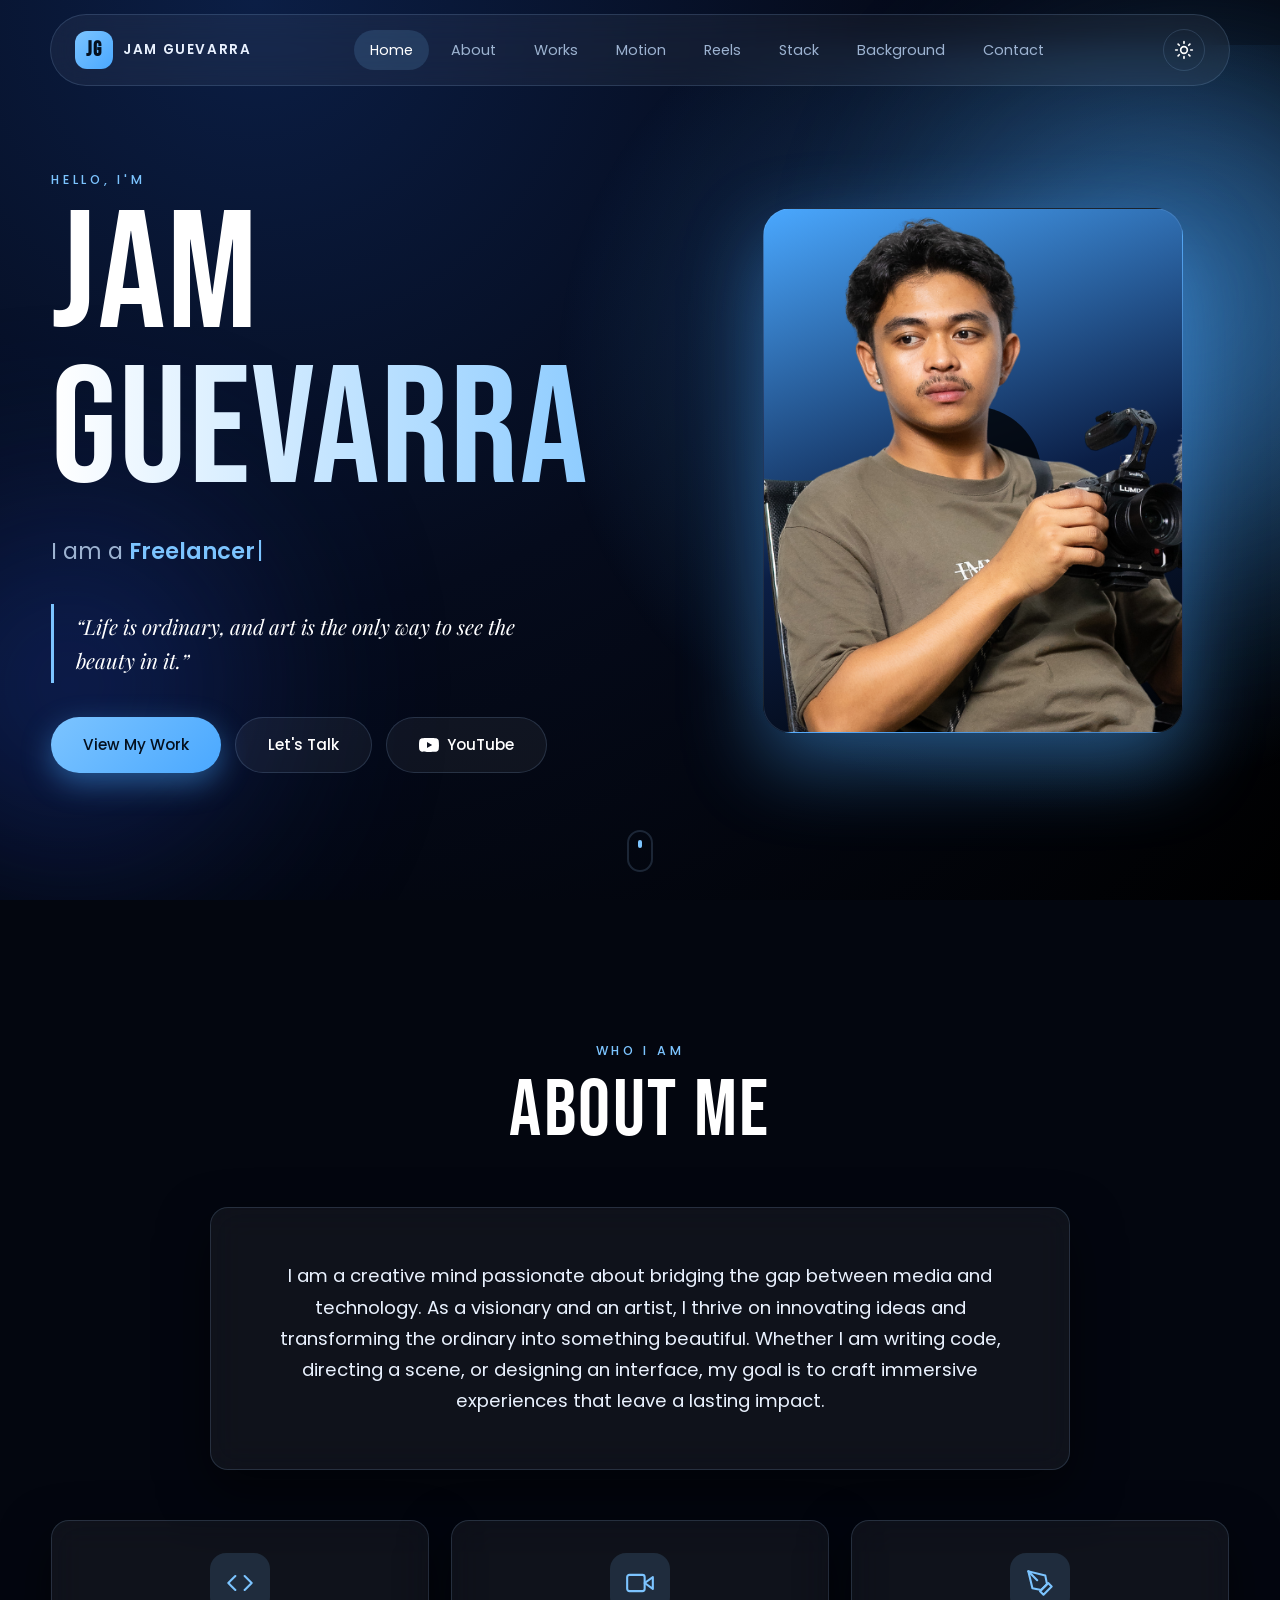
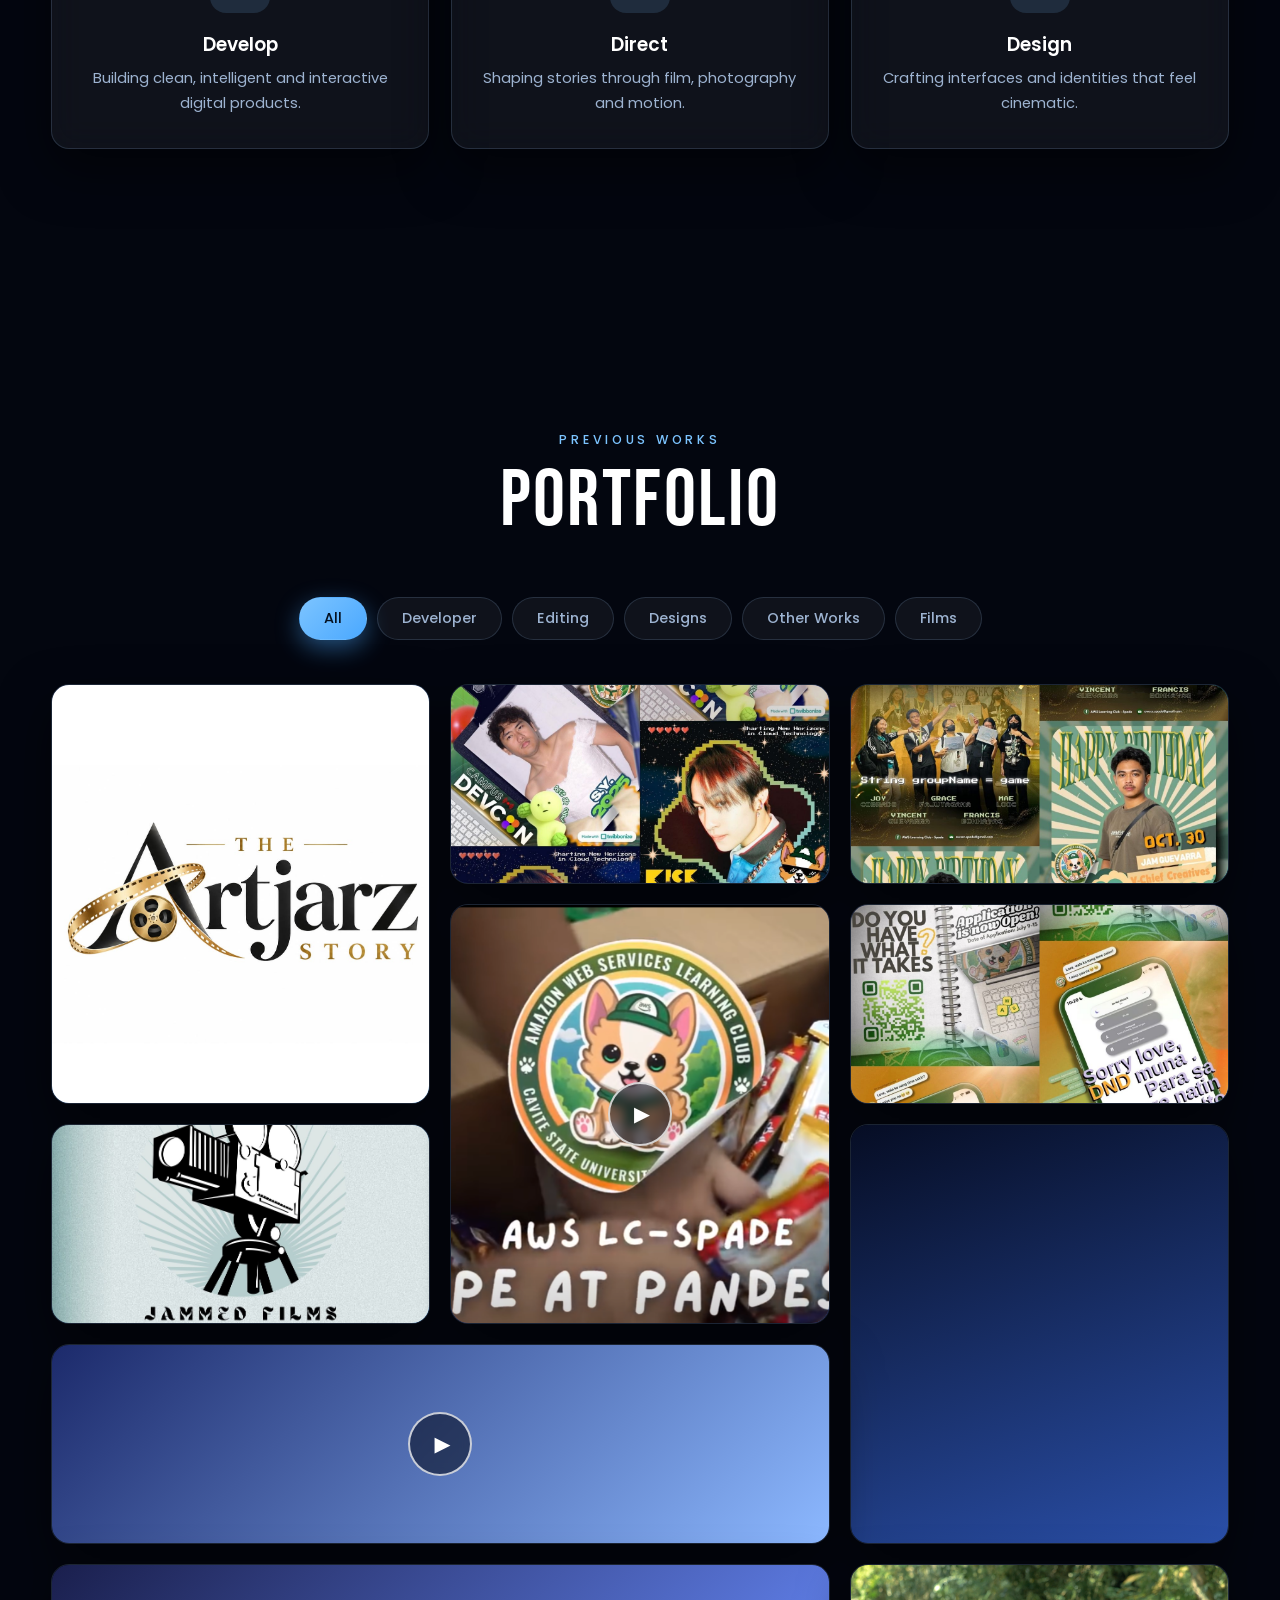
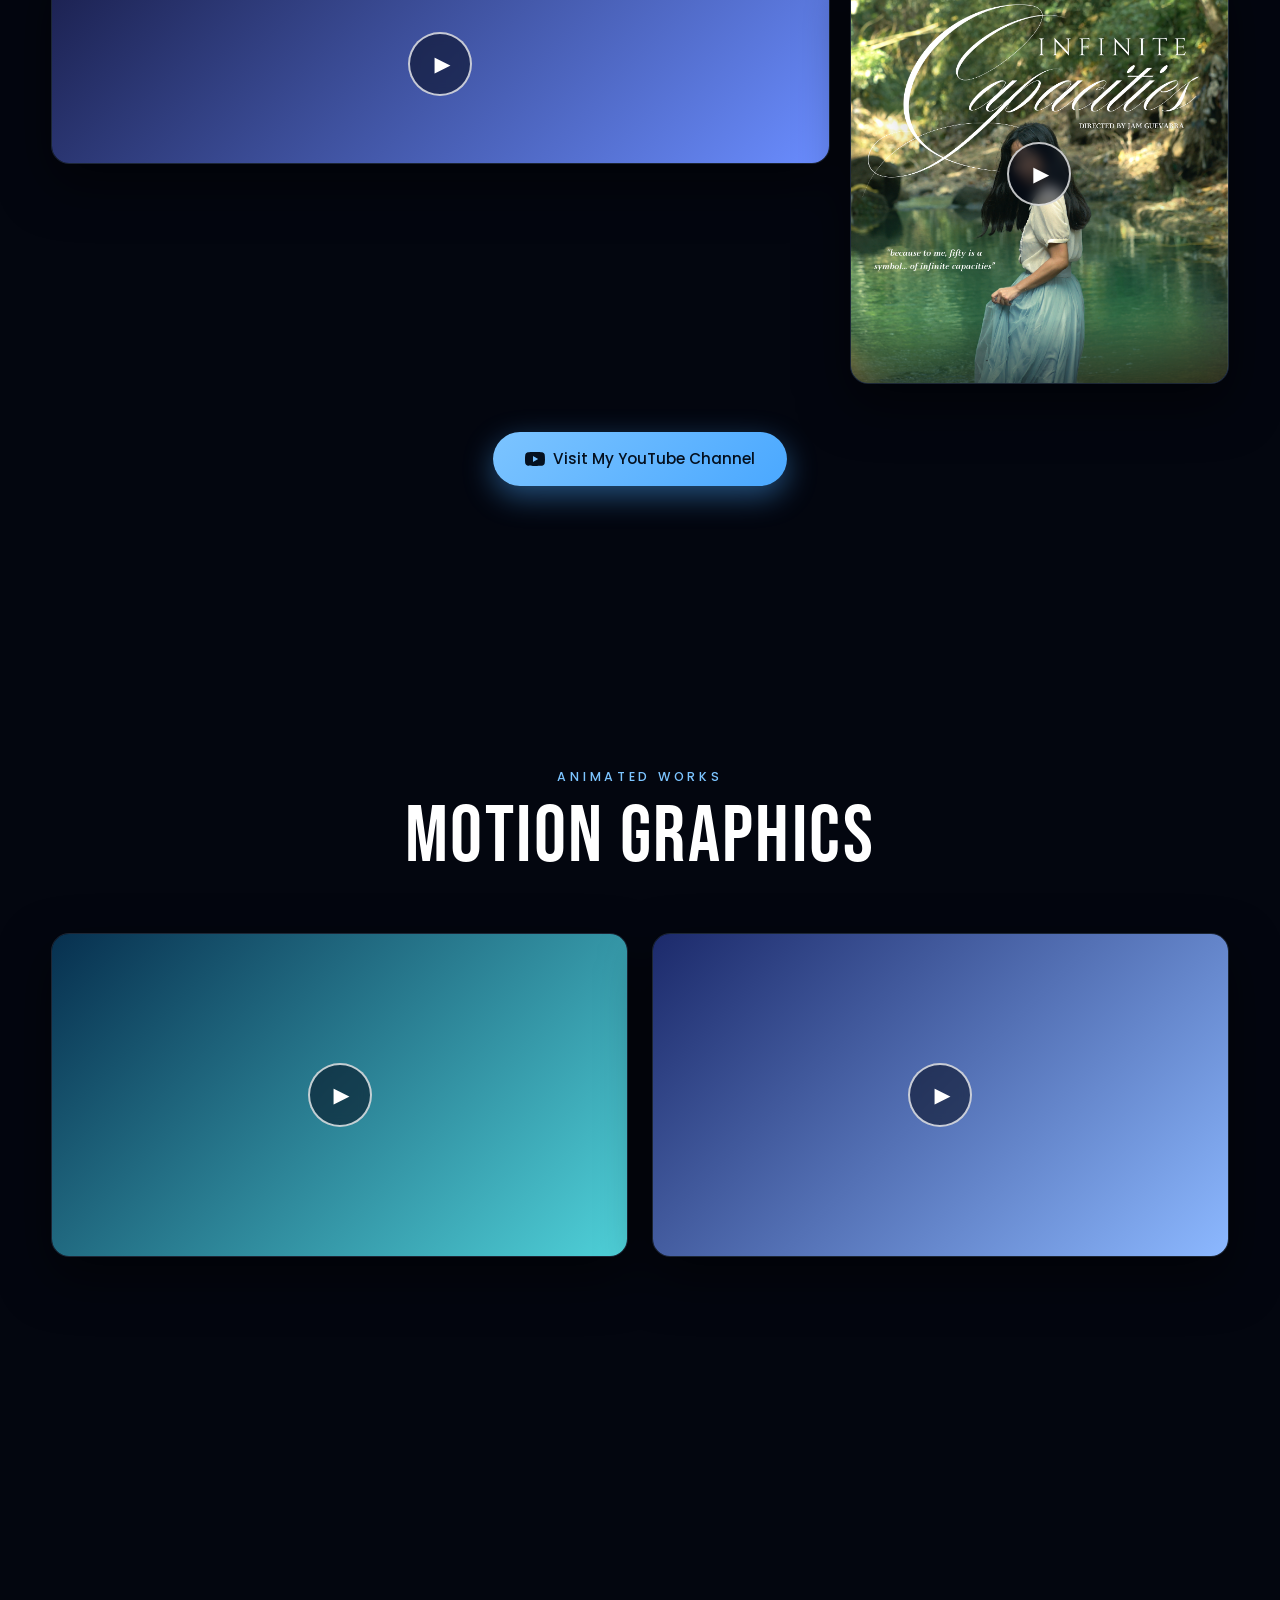
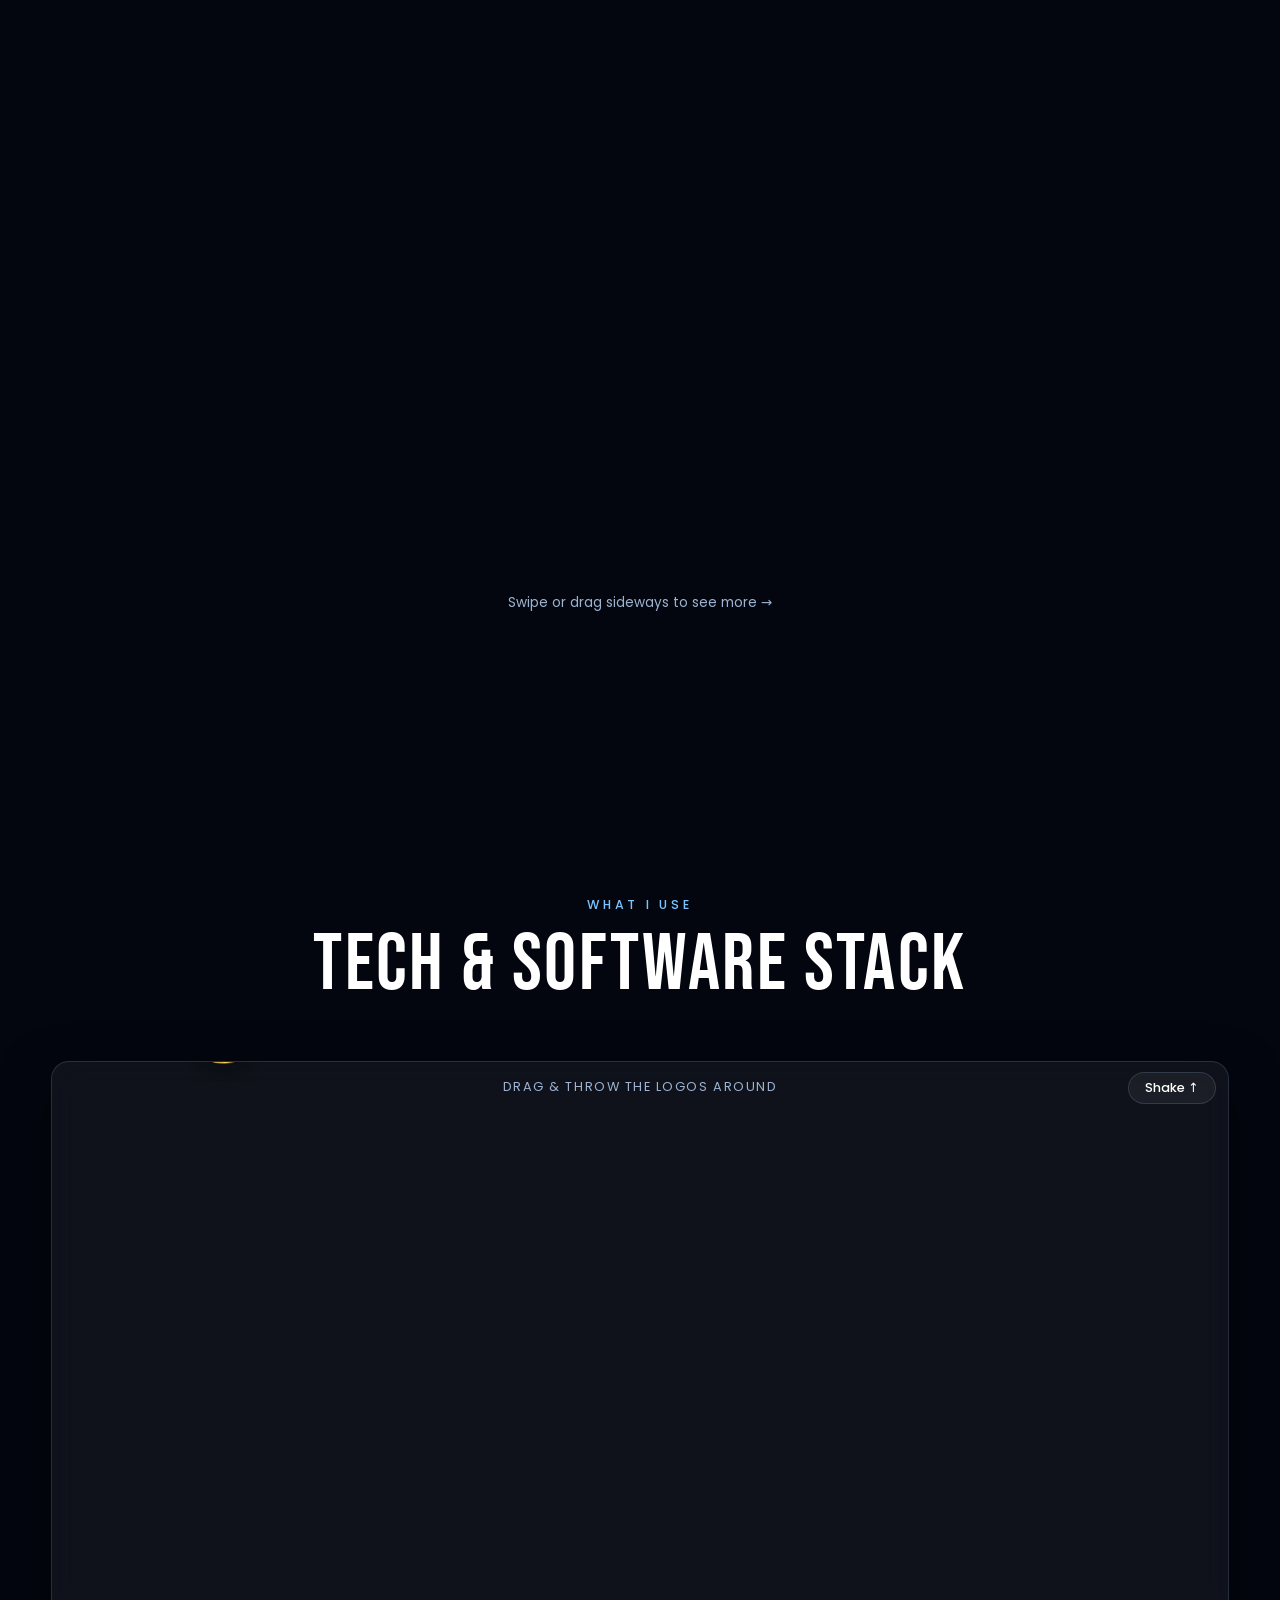
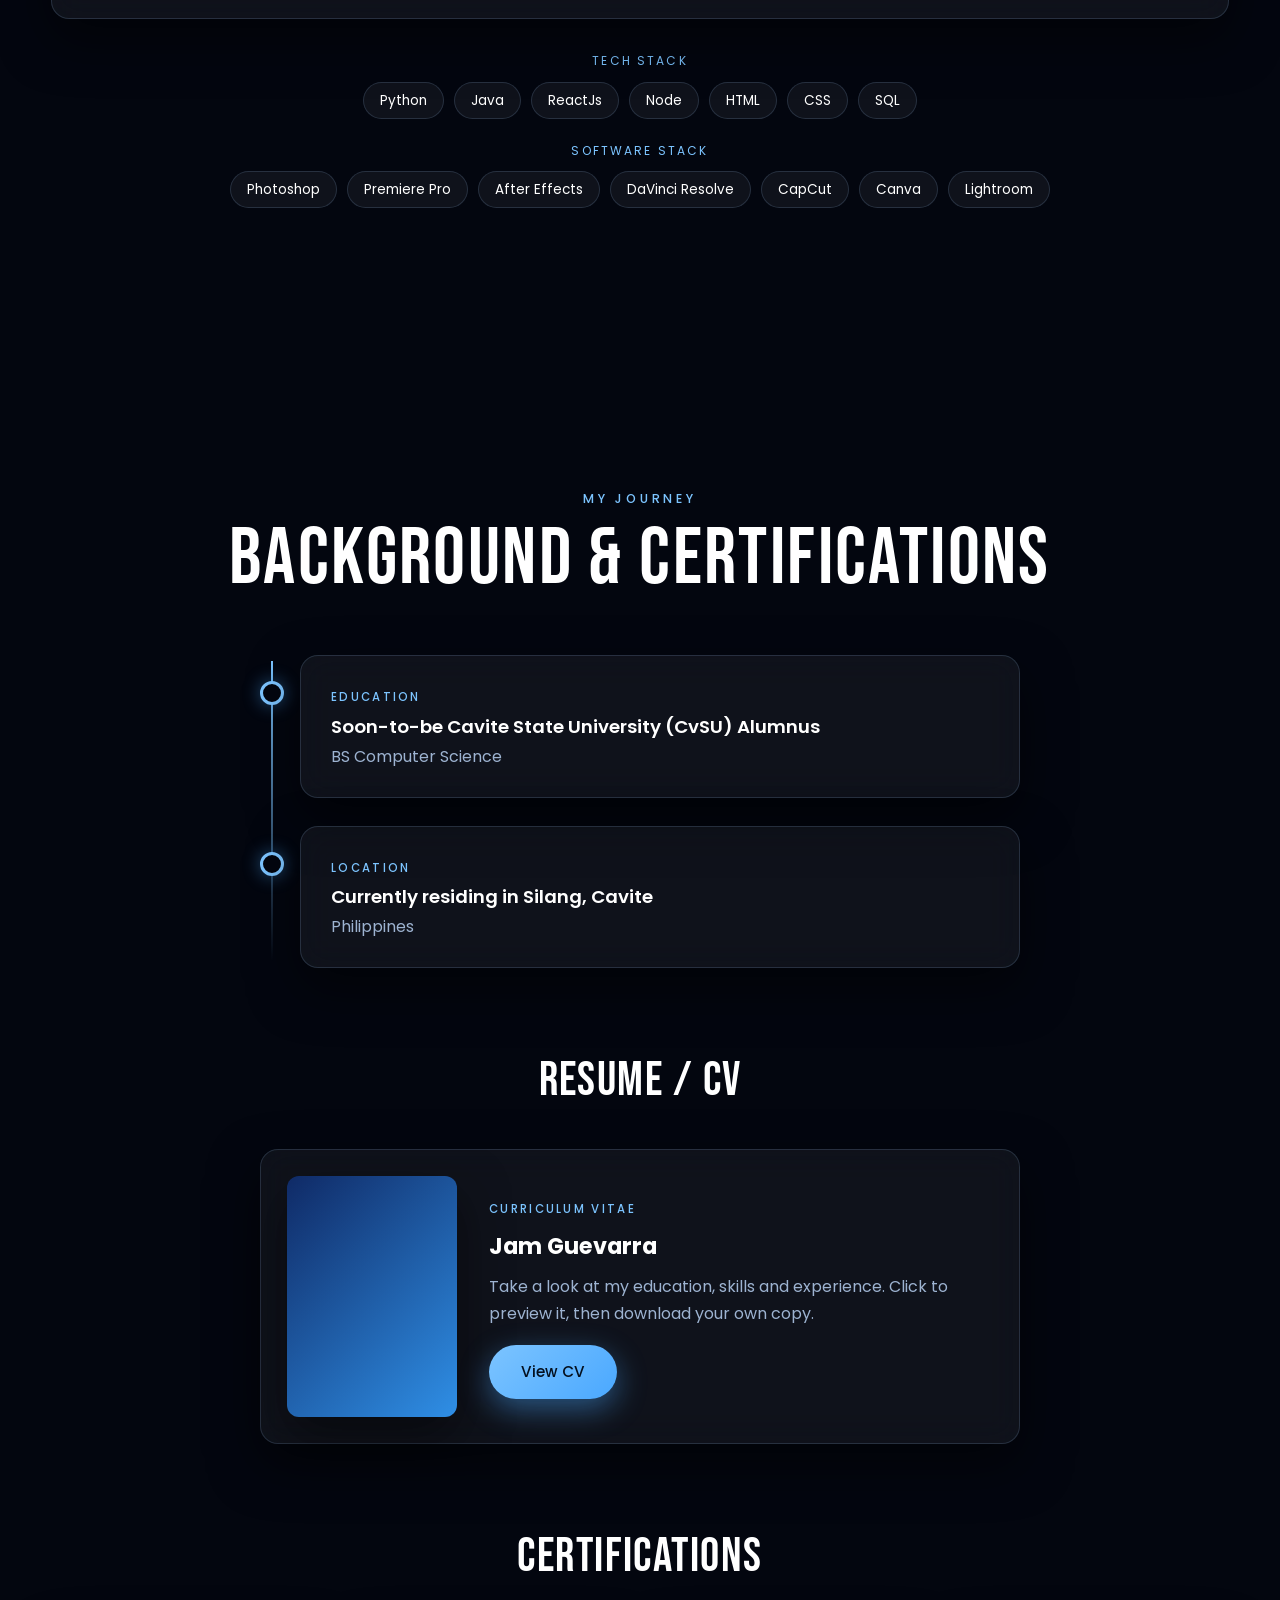
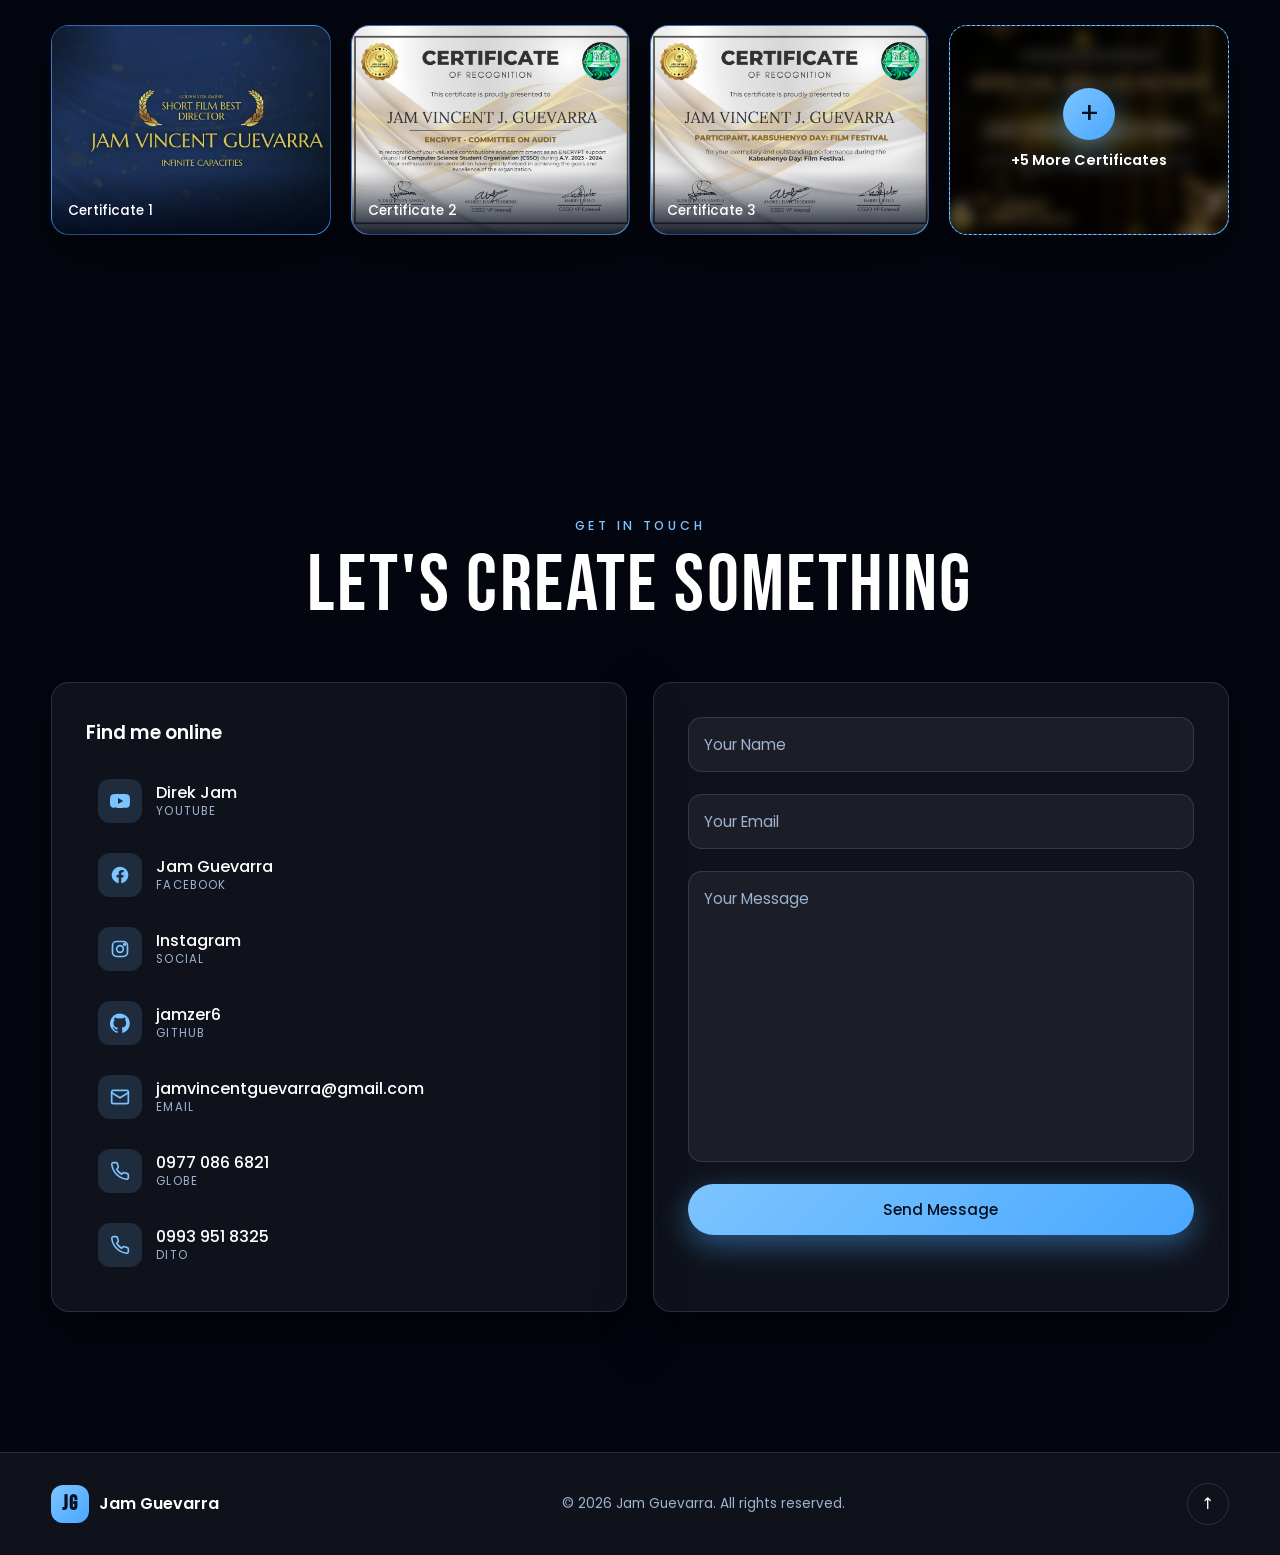
==== commit b1ad03ff: "Add files via upload" ====
--- a/index.html
+++ b/index.html
@@ -13,10 +13,10 @@
 
     <!-- Apply saved theme BEFORE paint to avoid a flash of the wrong theme -->
     <script>
-                    try {
-                      const saved = localStorage.getItem("theme");
-                      if (saved) document.documentElement.setAttribute("data-theme", saved);
-                    } catch (e) {}
+                            try {
+                              const saved = localStorage.getItem("theme");
+                              if (saved) document.documentElement.setAttribute("data-theme", saved);
+                            } catch (e) {}
     </script>
 
     <!-- Google Fonts: Poppins (body/UI) + Playfair Display & Bebas Neue (display) -->
@@ -46,7 +46,9 @@
             <a href="#home" class="nav-link">Home</a>
             <a href="#about" class="nav-link">About</a>
             <a href="#portfolio" class="nav-link">Works</a>
+            <a href="#motion" class="nav-link">Motion</a>
             <a href="#reels" class="nav-link">Reels</a>
+            <a href="#stack" class="nav-link">Stack</a>
             <a href="#background" class="nav-link">Background</a>
             <a href="#contact" class="nav-link">Contact</a>
         </nav>
@@ -353,6 +355,52 @@
         </section>
 
         <!-- =========================================================
+             MOTION GRAPHICS: 2 landscape (16:9) video cards
+             HOW TO EDIT:
+             1. Replace VIDEO_ID_MOTION_1 / VIDEO_ID_MOTION_2 in data-video with your
+                YouTube link (https://youtu.be/xxxx) or Facebook video link.
+             2. Cover image: put images/motion1.jpg / motion2.jpg (a .png also works).
+                YouTube only: delete the src="..." on the <img> to use YouTube's thumbnail automatically.
+             3. Change the title and description text.
+        ========================================================== -->
+        <section class="section" id="motion">
+            <div class="container">
+                <header class="section-head reveal">
+                    <p class="eyebrow">Animated Works</p>
+                    <h2 class="section-title">Motion Graphics</h2>
+                </header>
+
+                <div class="motion-grid reveal">
+                    <article class="work-card motion-card" data-video="https://www.facebook.com/reel/1088817233339728" tabindex="0" role="button" aria-label="Play Motion Graphics 01">
+                        <div class="work-media grad-3">
+                            <img src="images/motion1.jpg" alt="Motion Graphics 01" loading="lazy" data-multi-ext />
+                            <span class="play-badge" aria-hidden="true">▶</span>
+                        </div>
+                        <div class="work-overlay">
+                            <span class="work-tag">Motion Graphics</span>
+                            <h3>Motion Graphics Title 01</h3>
+                            <p>Short description of this motion graphics piece.</p>
+                            <span class="work-link">▶ Play video</span>
+                        </div>
+                    </article>
+
+                    <article class="work-card motion-card" data-video="https://youtu.be/g53Xd8WJUa4" tabindex="0" role="button" aria-label="Play Motion Graphics 02">
+                        <div class="work-media grad-5">
+                            <img src="images/motion2.png" alt="Motion Graphics 02" loading="lazy" data-multi-ext />
+                            <span class="play-badge" aria-hidden="true">▶</span>
+                        </div>
+                        <div class="work-overlay">
+                            <span class="work-tag">Motion Graphics</span>
+                            <h3>Motion Graphics Title 02</h3>
+                            <p>Short description of this motion graphics piece.</p>
+                            <span class="work-link">▶ Play video</span>
+                        </div>
+                    </article>
+                </div>
+            </div>
+        </section>
+
+        <!-- =========================================================
              REELS: tall vertical reels you scroll sideways
              HOW TO EDIT A REEL:
              1. Replace VIDEO_ID_REEL_x with the reel's Facebook / YouTube Shorts link.
@@ -454,6 +502,29 @@
         </section>
 
         <!-- =========================================================
+             TECH & SOFTWARE STACK: logos fall and bounce with gravity.
+             The logo list (names, colours, groups) lives in script.js (const STACK).
+             Want the real logo instead of the built-in badge? Drop a file into
+             images/logos/ named like the "file" value in STACK (e.g. images/logos/python.svg
+             or python.png) and it is used automatically.
+        ========================================================== -->
+        <section class="section" id="stack">
+            <div class="container">
+                <header class="section-head reveal">
+                    <p class="eyebrow">What I Use</p>
+                    <h2 class="section-title">Tech &amp; Software Stack</h2>
+                </header>
+
+                <div class="stack-stage glass reveal" id="stackStage" aria-label="Floating logos of my tech and software stack. Drag them around.">
+                    <p class="stack-hint" id="stackHint">Drag &amp; throw the logos around</p>
+                    <button type="button" class="btn btn-ghost stack-shake" id="stackShake">Shake ↑</button>
+                </div>
+
+                <div class="stack-legend reveal" id="stackLegend"></div>
+            </div>
+        </section>
+
+        <!-- =========================================================
              BACKGROUND & CERTIFICATIONS
         ========================================================== -->
         <section class="section" id="background">
@@ -481,6 +552,29 @@
                             <p>Philippines</p>
                         </div>
                     </div>
+                </div>
+
+                <!-- ======== RESUME / CV ========
+                     Click the card to open the CV in a pop-up (same viewer as the certificates)
+                     with a Download button.
+                     1. Preview image:  images/cv.jpg  (a .png also works) - an image of your CV page 1
+                     2. Download file:  put your CV in the main folder as cv.pdf
+                        (or change data-download below to the file's real name / path)
+                     3. data-download-name = the file name the visitor gets when downloading -->
+                <div class="cv-block">
+                    <h3 class="cert-title reveal">Resume / CV</h3>
+
+                    <article class="cv-card glass reveal" data-lightbox="cv" data-caption="Jam Guevarra - Curriculum Vitae" data-download="cv.pdf" data-download-name="Jam-Guevarra-CV.pdf" tabindex="0" role="button" aria-label="View my CV">
+                        <div class="cv-thumb">
+                            <img src="images/cv.png" alt="Preview of Jam Guevarra's CV" loading="lazy" data-multi-ext />
+                        </div>
+                        <div class="cv-info">
+                            <span class="timeline-label">Curriculum Vitae</span>
+                            <h3>Jam Guevarra</h3>
+                            <p>Take a look at my education, skills and experience. Click to preview it, then download your own copy.</p>
+                            <span class="btn btn-primary">View CV</span>
+                        </div>
+                    </article>
                 </div>
 
                 <!-- ======== CERTIFICATES ========
@@ -658,6 +752,7 @@
         <figure class="lightbox-figure">
             <img id="lightboxImg" alt="" />
             <figcaption id="lightboxCaption"></figcaption>
+            <a id="lightboxDownload" class="btn btn-primary lightbox-download" href="#" download hidden>⬇ Download CV</a>
         </figure>
         <button class="icon-btn lightbox-nav next" id="lightboxNext" type="button" aria-label="Next image">›</button>
     </div>
--- a/styles.css
+++ b/styles.css
@@ -1726,3 +1726,234 @@
         transform: none;
     }
 }
+
+
+/* =========================================================
+   19. MOTION GRAPHICS (2 landscape cards, fitted to the page)
+   ========================================================= */
+.motion-grid {
+    display: grid;
+    grid-template-columns: repeat(2, minmax(0, 1fr));
+    gap: 24px;
+}
+
+.motion-card {
+    grid-row: auto;
+    aspect-ratio: 16 / 9;
+    width: 100%;
+}
+
+@media (max-width: 700px) {
+    .motion-grid {
+        grid-template-columns: 1fr;
+        gap: 18px;
+    }
+}
+
+/* =========================================================
+   20. TECH & SOFTWARE STACK (physics logos)
+   ========================================================= */
+.stack-stage {
+    position: relative;
+    height: clamp(420px, 62vh, 560px);
+    overflow: hidden;
+    border-radius: var(--radius);
+    touch-action: pan-y; /* the page still scrolls on phones */
+    user-select: none;
+    -webkit-user-select: none;
+}
+
+.stack-hint {
+    position: absolute;
+    top: 14px;
+    left: 0;
+    right: 0;
+    text-align: center;
+    font-size: 0.8rem;
+    letter-spacing: 0.12em;
+    text-transform: uppercase;
+    color: var(--text-muted);
+    pointer-events: none;
+    transition: opacity 0.4s;
+}
+
+.stack-shake {
+    position: absolute;
+    top: 10px;
+    right: 12px;
+    z-index: 3;
+    padding: 6px 16px;
+    font-size: 0.8rem;
+}
+
+.stack-logo {
+    position: absolute;
+    left: 0;
+    top: 0;
+    width: var(--d, 84px);
+    height: var(--d, 84px);
+    border-radius: 50%;
+    display: grid;
+    place-items: center;
+    overflow: hidden;
+    will-change: transform;
+    pointer-events: none; /* the stage handles all pointer input */
+    box-shadow: 0 10px 24px rgba(0, 0, 0, 0.35), inset 0 0 0 2px rgba(255, 255, 255, 0.14);
+}
+
+    .stack-logo.grabbed {
+        box-shadow: 0 16px 34px var(--glow), inset 0 0 0 2px rgba(255, 255, 255, 0.35);
+    }
+
+    .stack-logo img,
+    .stack-logo svg {
+        width: 62%;
+        height: 62%;
+        object-fit: contain;
+    }
+
+.stack-glyph {
+    font-weight: 700;
+    line-height: 1;
+    font-size: calc(var(--d, 84px) * 0.28);
+    letter-spacing: -0.02em;
+    text-align: center;
+}
+
+.stack-legend {
+    margin-top: 32px;
+    display: grid;
+    gap: 22px;
+}
+
+.stack-legend-row {
+    display: flex;
+    flex-wrap: wrap;
+    justify-content: center;
+    align-items: center;
+    gap: 10px;
+}
+
+.stack-legend-title {
+    flex-basis: 100%;
+    text-align: center;
+    font-size: 0.75rem;
+    letter-spacing: 0.18em;
+    text-transform: uppercase;
+    color: var(--accent);
+}
+
+.stack-chip {
+    padding: 6px 16px;
+    font-size: 0.85rem;
+    border-radius: 999px;
+    border: 1px solid var(--border);
+    background: var(--surface);
+    color: var(--heading);
+}
+
+/* =========================================================
+   21. RESUME / CV CARD + DOWNLOAD BUTTON IN THE VIEWER
+   ========================================================= */
+.cv-block {
+    margin-top: 72px;
+}
+
+.cv-card {
+    display: flex;
+    align-items: center;
+    gap: 32px;
+    max-width: 760px;
+    margin-inline: auto;
+    padding: 26px;
+    border: 1px solid var(--border);
+    border-radius: var(--radius);
+    cursor: pointer;
+    transition: transform 0.4s var(--ease), border-color 0.3s;
+}
+
+    .cv-card:hover {
+        transform: translateY(-6px);
+        border-color: var(--accent);
+    }
+
+.cv-thumb {
+    flex: 0 0 170px;
+    aspect-ratio: 210 / 297; /* A4 portrait */
+    border-radius: 12px;
+    overflow: hidden;
+    background: linear-gradient(135deg, #0f2a66, #2f8fe6);
+    box-shadow: var(--shadow);
+}
+
+    .cv-thumb img {
+        width: 100%;
+        height: 100%;
+        object-fit: cover;
+        object-position: top;
+        transition: transform 0.6s var(--ease);
+    }
+
+.cv-card:hover .cv-thumb img {
+    transform: scale(1.05);
+}
+
+.cv-info h3 {
+    font-size: 1.4rem;
+    color: var(--heading);
+    margin: 6px 0 8px;
+}
+
+.cv-info p {
+    color: var(--text-muted);
+    margin-bottom: 18px;
+}
+
+.lightbox-download {
+    margin-top: 16px;
+}
+
+    .lightbox-download[hidden] {
+        display: none;
+    }
+
+@media (max-width: 600px) {
+    .cv-card {
+        flex-direction: column;
+        text-align: center;
+        gap: 20px;
+    }
+
+    .cv-thumb {
+        flex-basis: auto;
+        width: min(200px, 60%);
+    }
+}
+
+/* Eight nav links now: tighten spacing a little on mid-size screens */
+@media (min-width: 821px) and (max-width: 1100px) {
+    .nav-link {
+        padding: 8px 11px;
+        font-size: 0.85rem;
+    }
+}
+
+.stack-shake[hidden], .stack-hint[hidden] {
+    display: none;
+}
+
+/* ---------- Contact: both boxes the same width and height ---------- */
+.contact-grid {
+    grid-template-columns: 1fr 1fr;
+    align-items: stretch;
+}
+
+.contact-form {
+    grid-template-rows: auto auto 1fr auto auto; /* the message box takes the leftover height */
+}
+
+    .contact-form .field:nth-of-type(3) textarea {
+        height: 100%;
+        min-height: 130px;
+        resize: none;
+    }
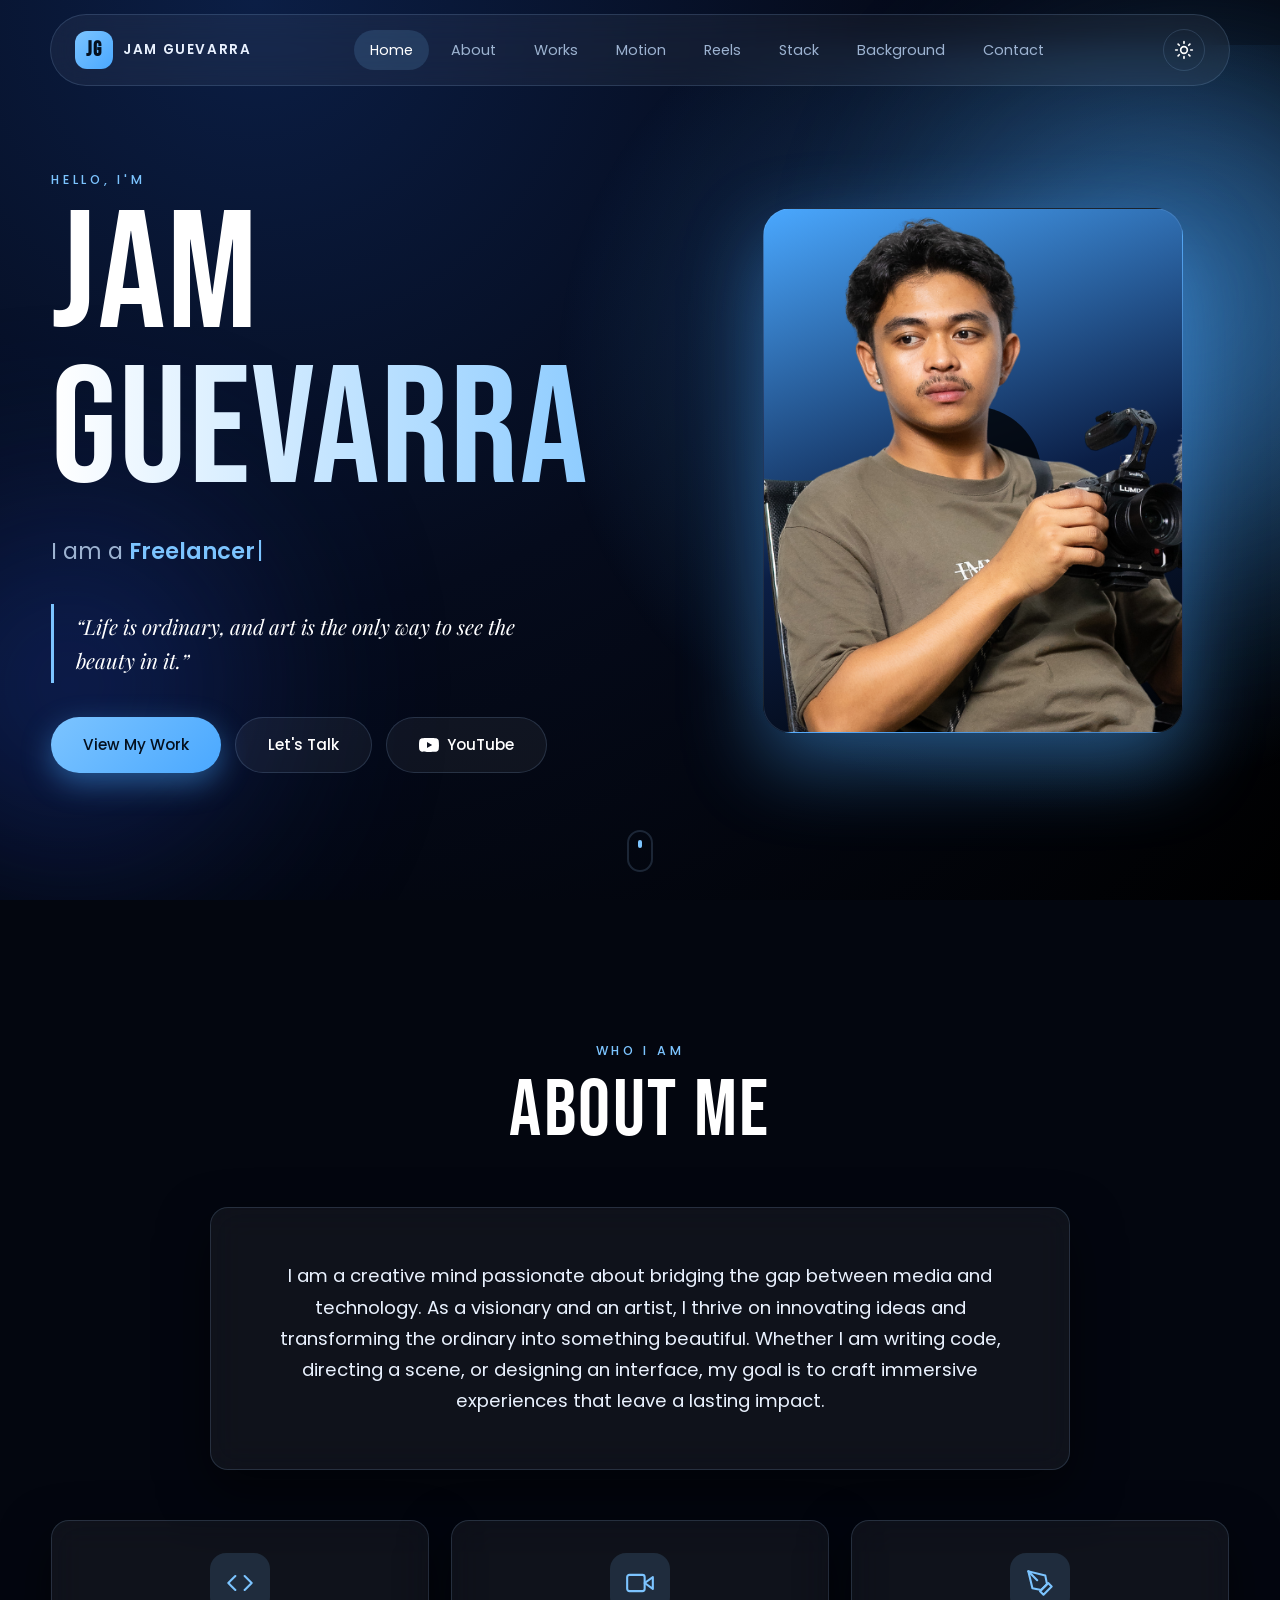
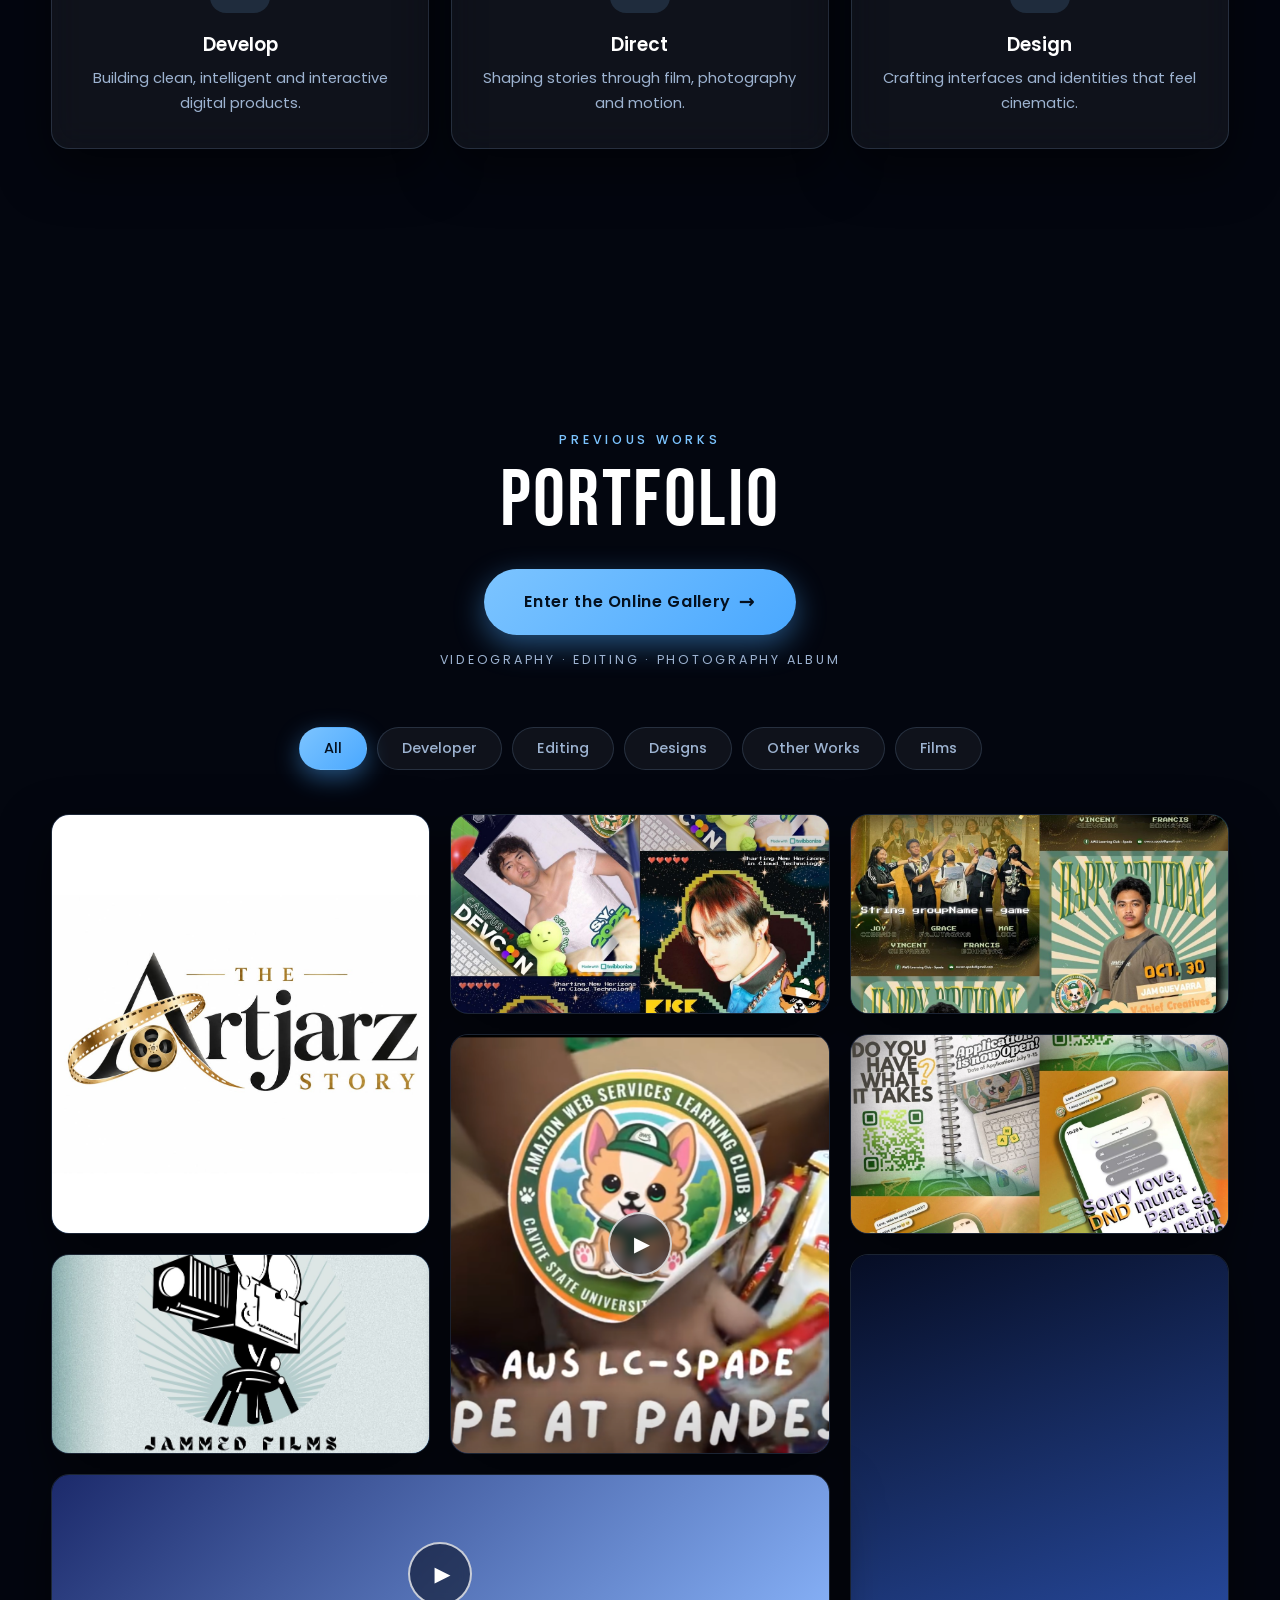
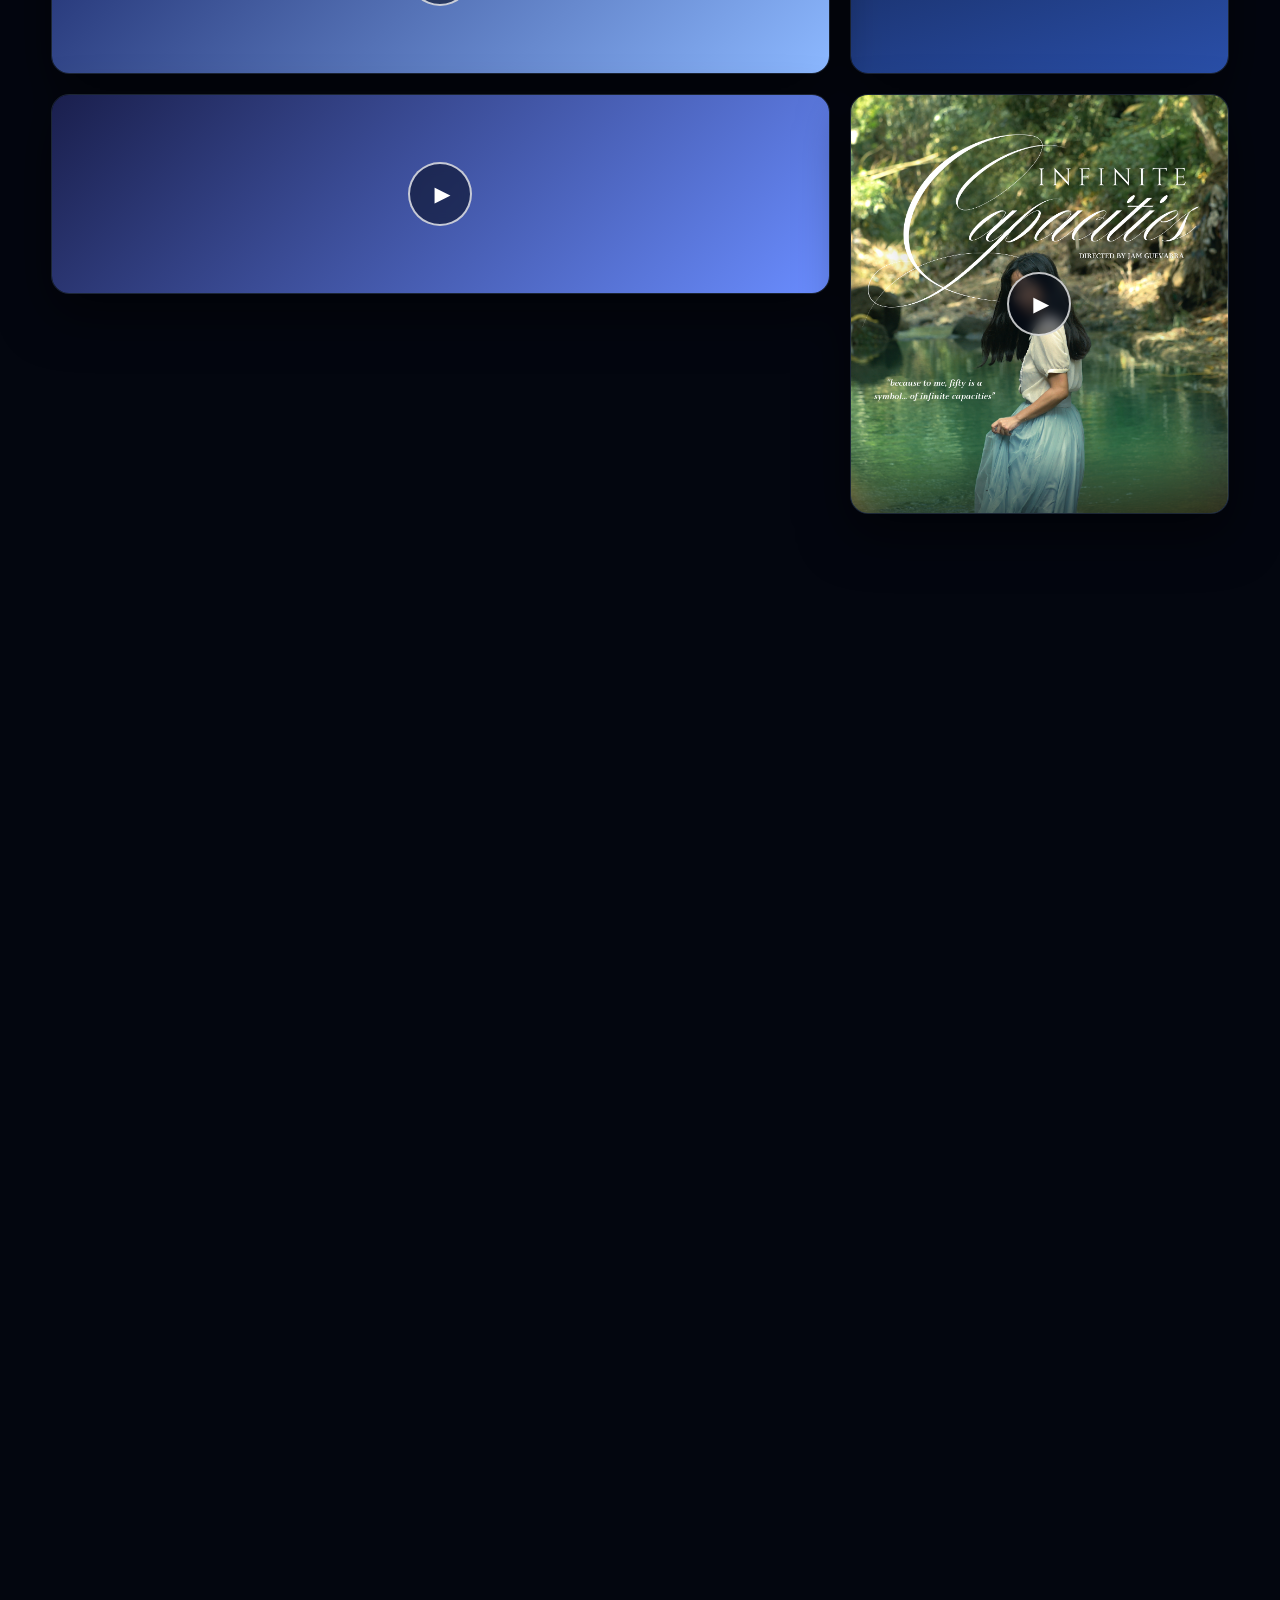
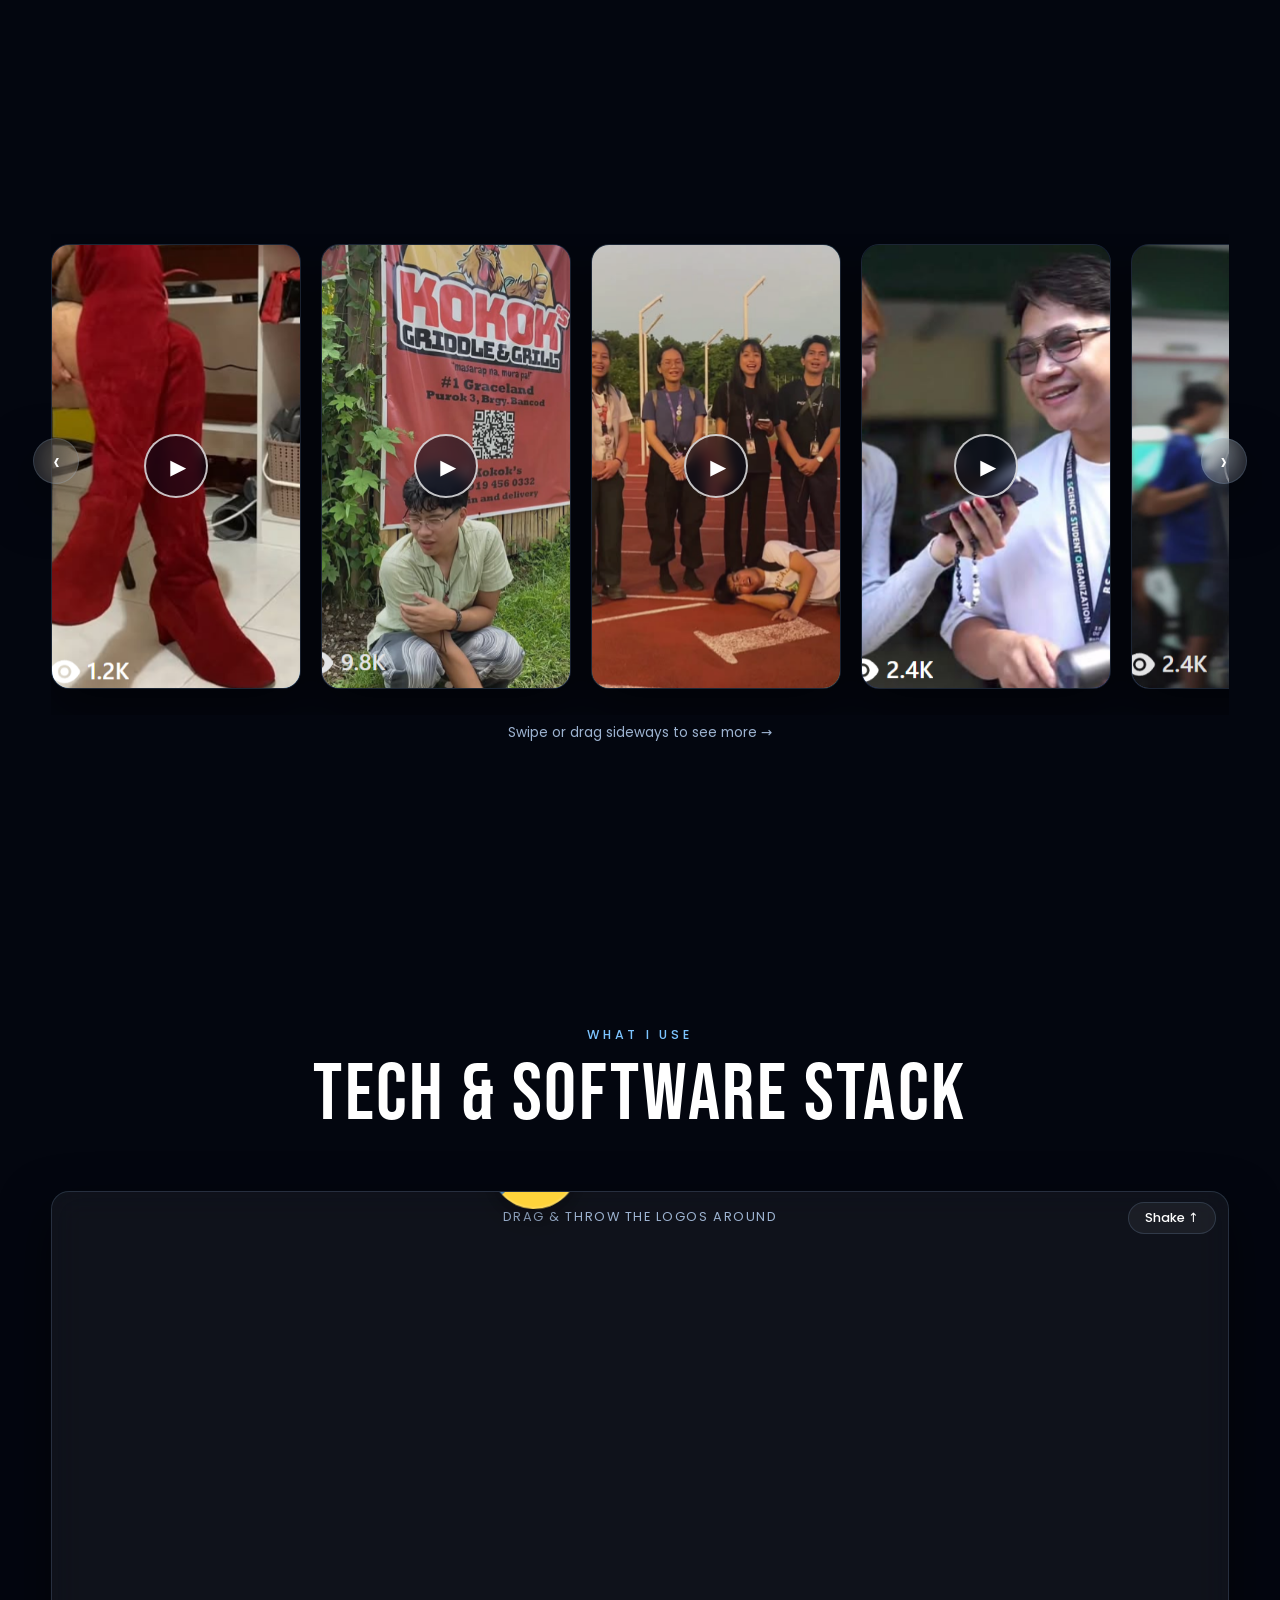
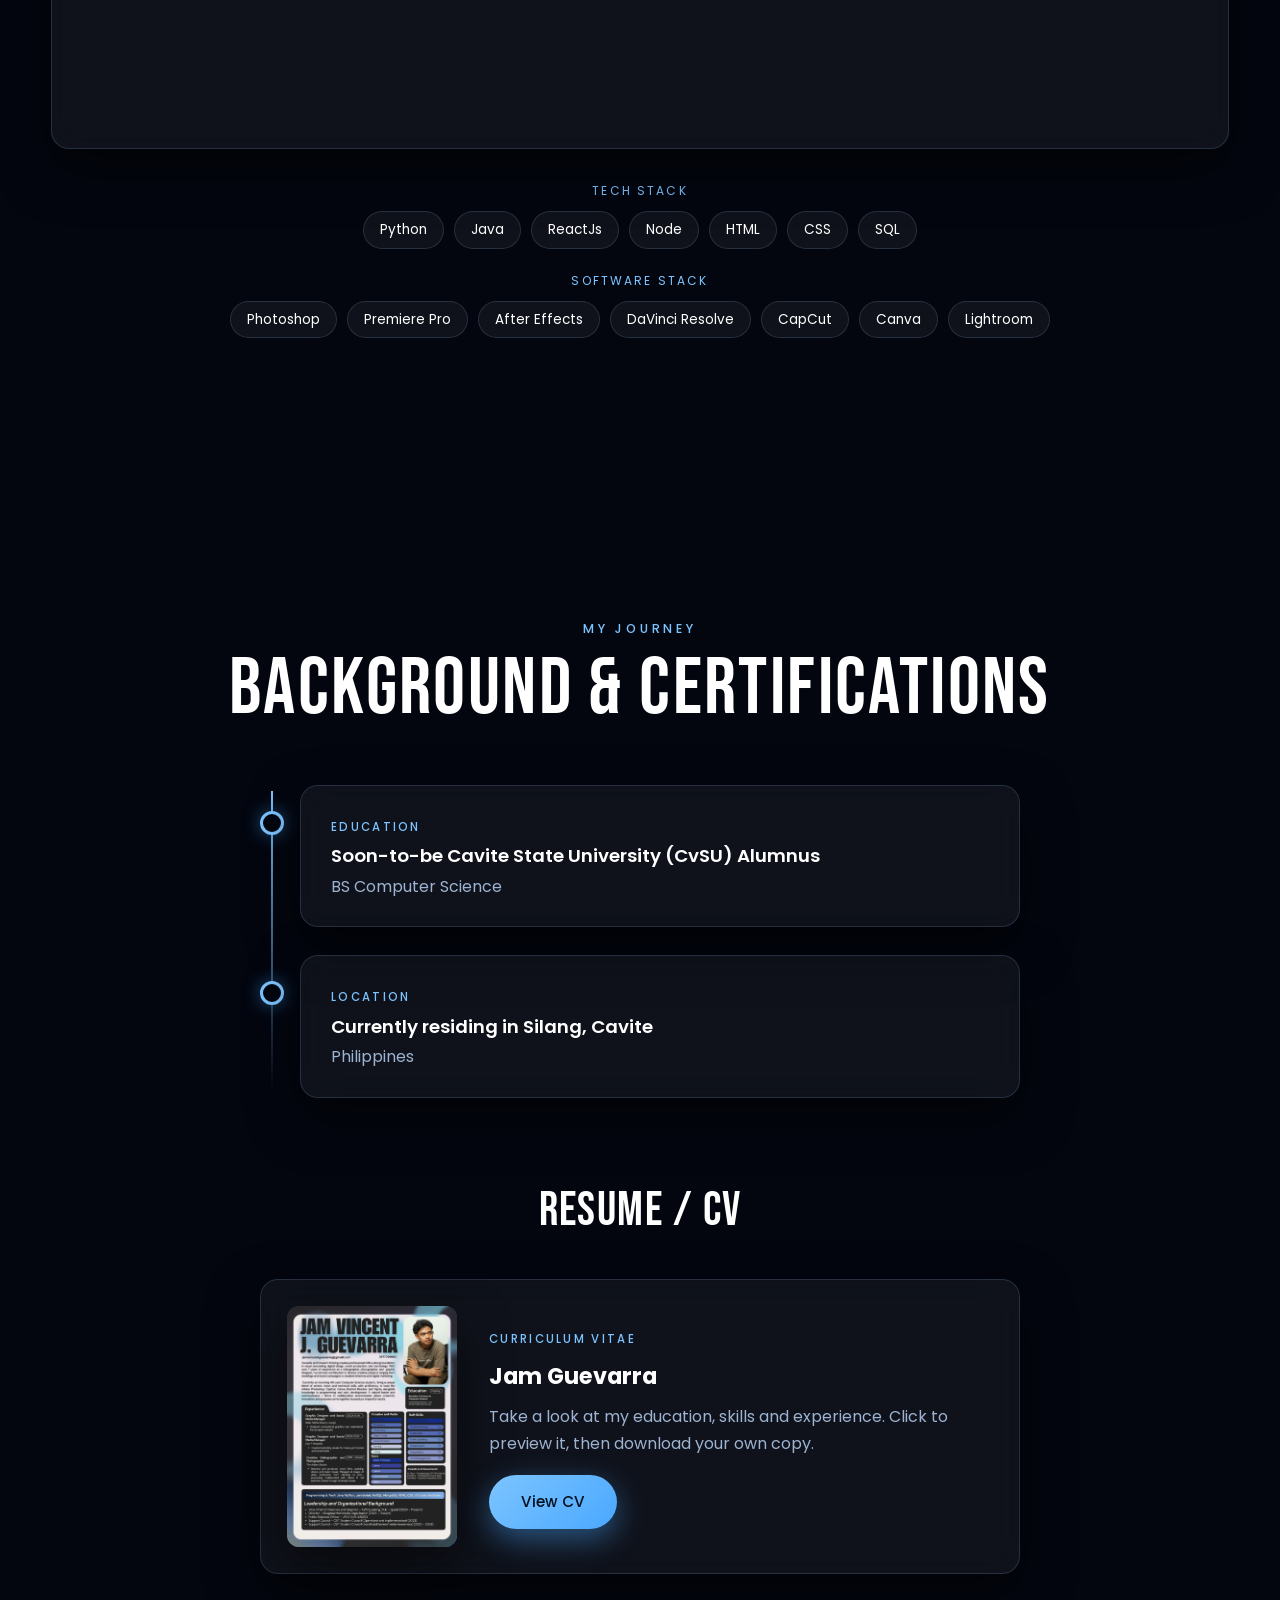
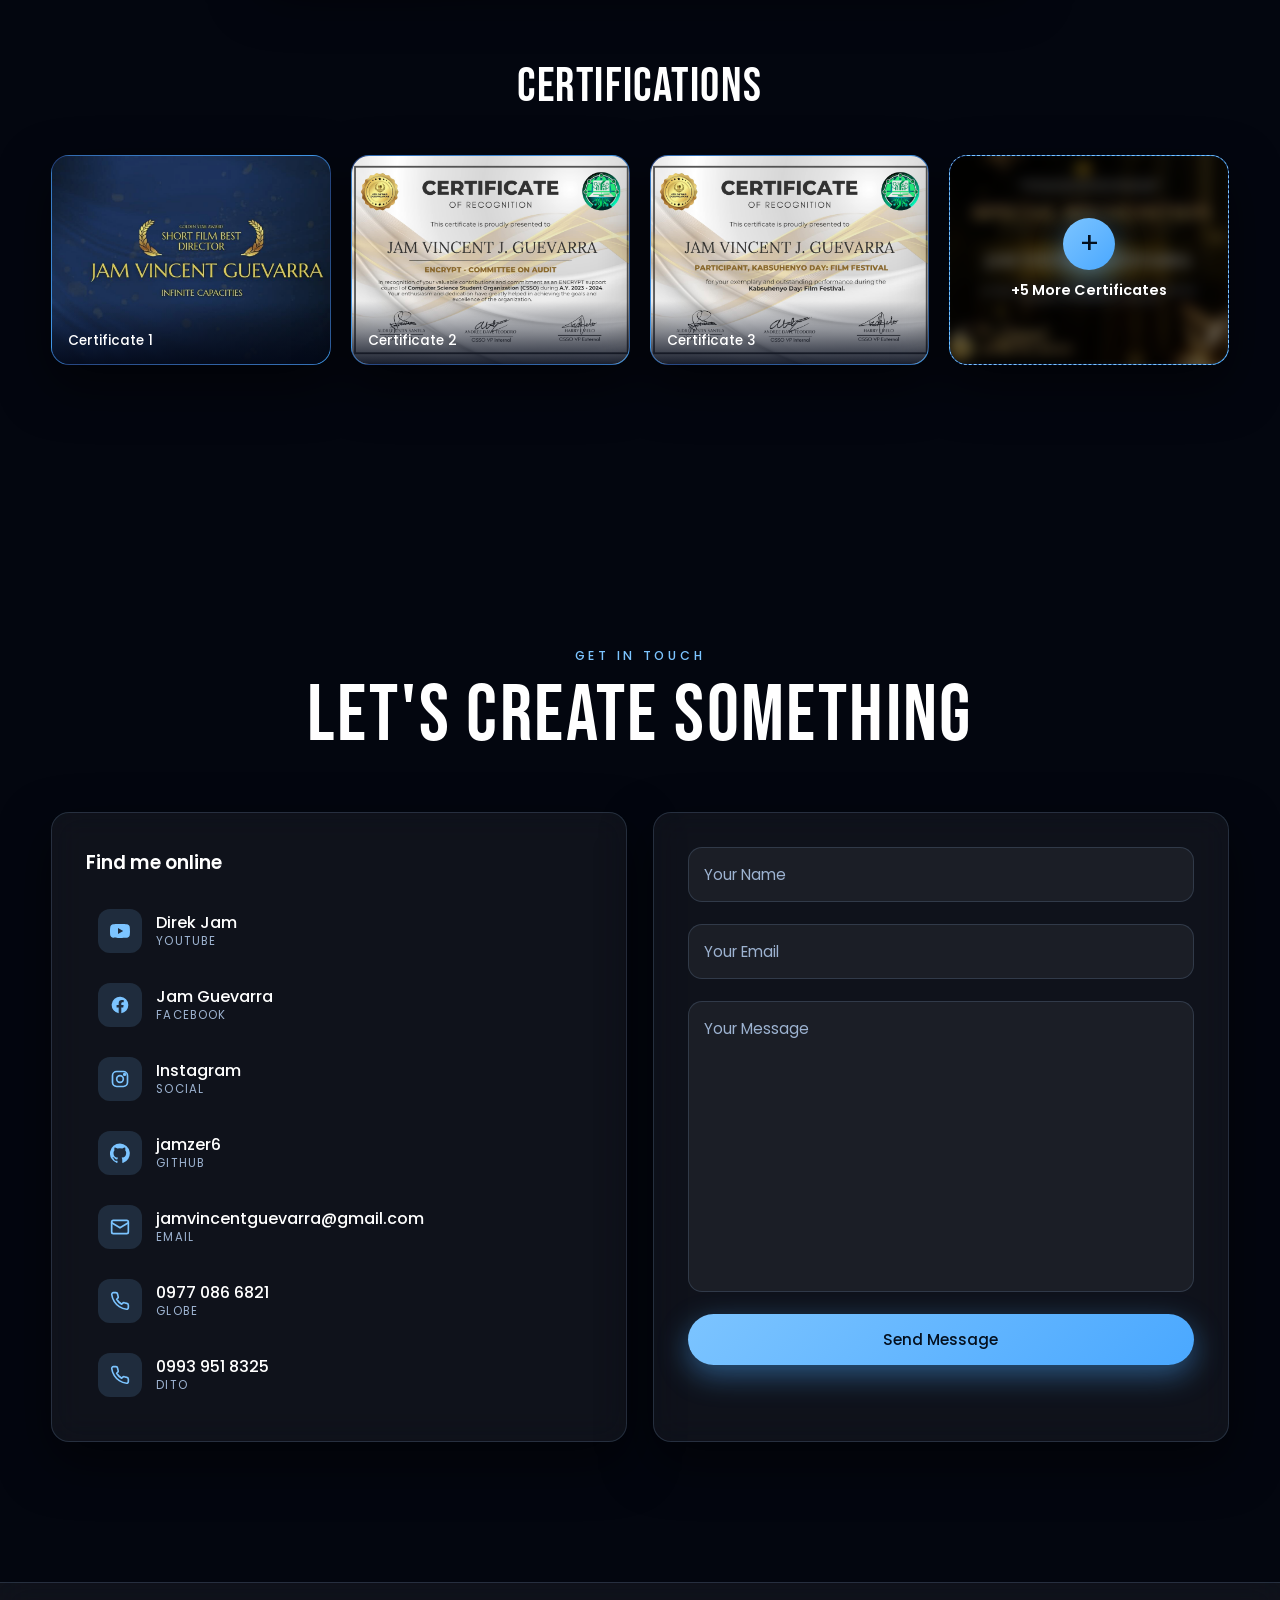
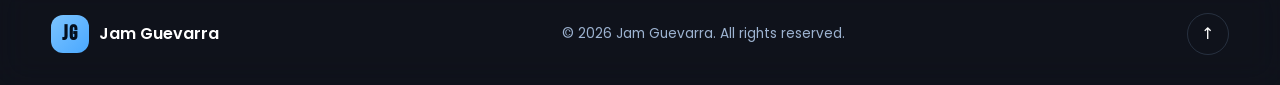
==== commit ed3850e6: "Addedn another webpage for Gallery" ====
--- a/index.html
+++ b/index.html
@@ -13,10 +13,10 @@
 
     <!-- Apply saved theme BEFORE paint to avoid a flash of the wrong theme -->
     <script>
-                            try {
-                              const saved = localStorage.getItem("theme");
-                              if (saved) document.documentElement.setAttribute("data-theme", saved);
-                            } catch (e) {}
+                                    try {
+                                      const saved = localStorage.getItem("theme");
+                                      if (saved) document.documentElement.setAttribute("data-theme", saved);
+                                    } catch (e) {}
     </script>
 
     <!-- Google Fonts: Poppins (body/UI) + Playfair Display & Bebas Neue (display) -->
@@ -183,6 +183,13 @@
                 <header class="section-head reveal">
                     <p class="eyebrow">Previous Works</p>
                     <h2 class="section-title">Portfolio</h2>
+
+                    <!-- Headline button -> the online gallery (magazine) in the /gallery folder -->
+                    <a href="gallery/index.html" class="btn btn-primary gallery-cta">
+                        <span>Enter the Online Gallery</span>
+                        <span class="gallery-cta-arrow" aria-hidden="true">&rarr;</span>
+                    </a>
+                    <p class="gallery-cta-note">Videography &middot; Editing &middot; Photography Album</p>
                 </header>
 
                 <!-- Filter tabs ("All" and "Films" are extras - delete a button if you don't want it) -->
--- a/styles.css
+++ b/styles.css
@@ -1957,3 +1957,104 @@
         min-height: 130px;
         resize: none;
     }
+
+/* Contact: stack the two boxes on tablets/phones (must come AFTER the 50/50 rule above) */
+@media (max-width: 960px) {
+    .contact-grid {
+        grid-template-columns: 1fr;
+    }
+
+    .contact-form {
+        grid-template-rows: none;
+    }
+
+        .contact-form .field:nth-of-type(3) textarea {
+            height: auto;
+            min-height: 140px;
+        }
+}
+
+@media (max-width: 520px) {
+    .socials, .contact-form {
+        padding: 22px 18px;
+    }
+}
+
+/* Navbar buttons: keep the menu icon centered, and don't stay tilted after a tap on touch screens */
+.menu-btn {
+    align-items: center;
+    justify-content: center;
+}
+
+.navbar .menu-btn:hover {
+    transform: none;
+}
+
+@media (hover: none) {
+    .navbar .icon-btn:hover {
+        transform: none;
+        background: transparent;
+    }
+}
+
+/* Menu (three lines) button: lines sit fully inside the circle, centered */
+.menu-btn {
+    box-sizing: border-box;
+    padding: 0;
+    flex: none;
+    flex-direction: column;
+    align-items: center;
+    justify-content: center;
+    gap: 5px;
+    overflow: hidden;
+}
+
+    .menu-btn span {
+        display: block;
+        flex: none;
+        width: 18px;
+        height: 2px;
+        margin: 0;
+    }
+
+
+/* =========================================================
+   22. PORTFOLIO: HEADLINE BUTTON TO THE ONLINE GALLERY
+   ========================================================= */
+.gallery-cta {
+    margin-top: 28px;
+    padding: 17px 40px;
+    font-size: 1rem;
+    font-weight: 600;
+    letter-spacing: 0.04em;
+}
+
+.gallery-cta-arrow {
+    display: inline-block;
+    font-size: 1.2em;
+    transition: transform 0.35s var(--ease);
+}
+
+.gallery-cta:hover .gallery-cta-arrow {
+    transform: translateX(6px);
+}
+
+.gallery-cta-note {
+    margin-top: 14px;
+    font-size: 0.78rem;
+    letter-spacing: 0.22em;
+    text-transform: uppercase;
+    color: var(--text-muted);
+}
+
+@media (max-width: 520px) {
+    .gallery-cta {
+        padding: 15px 28px;
+        font-size: 0.95rem;
+    }
+
+    .gallery-cta-note {
+        letter-spacing: 0.14em;
+        font-size: 0.7rem;
+    }
+}
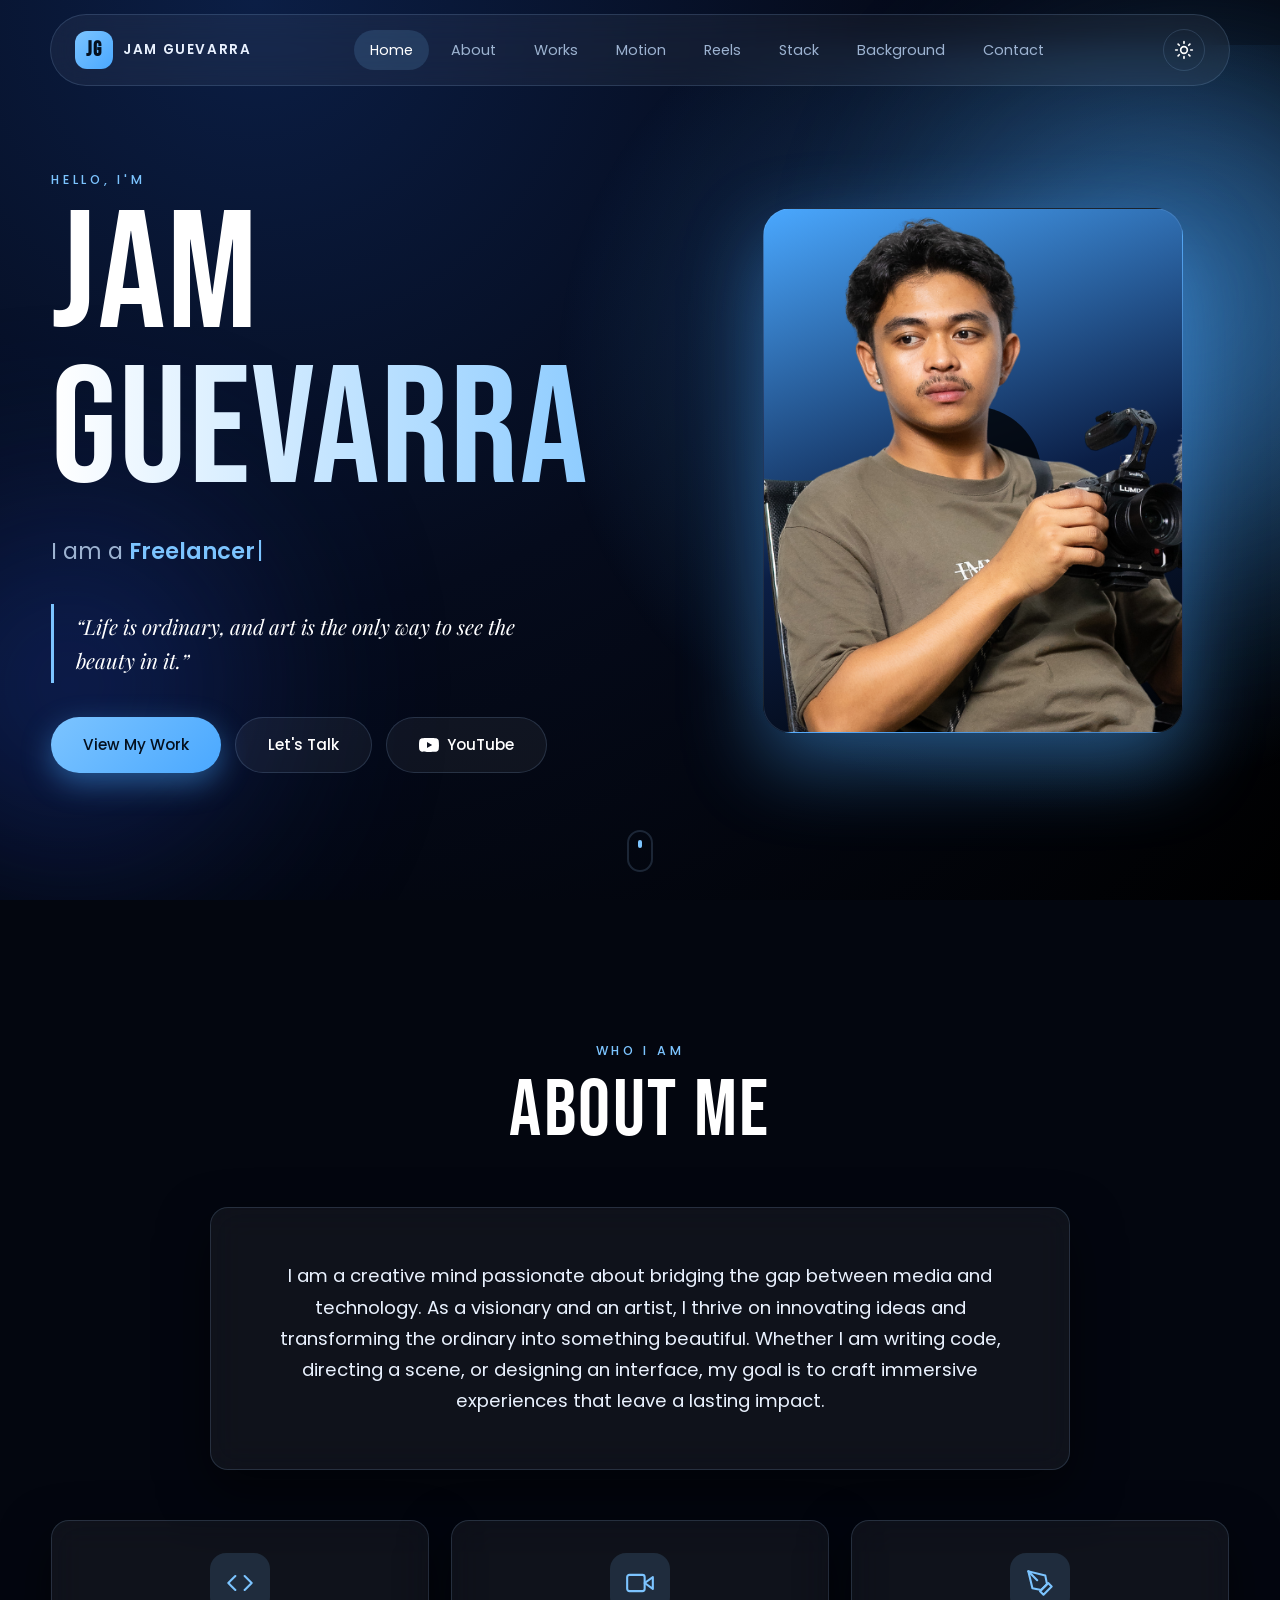
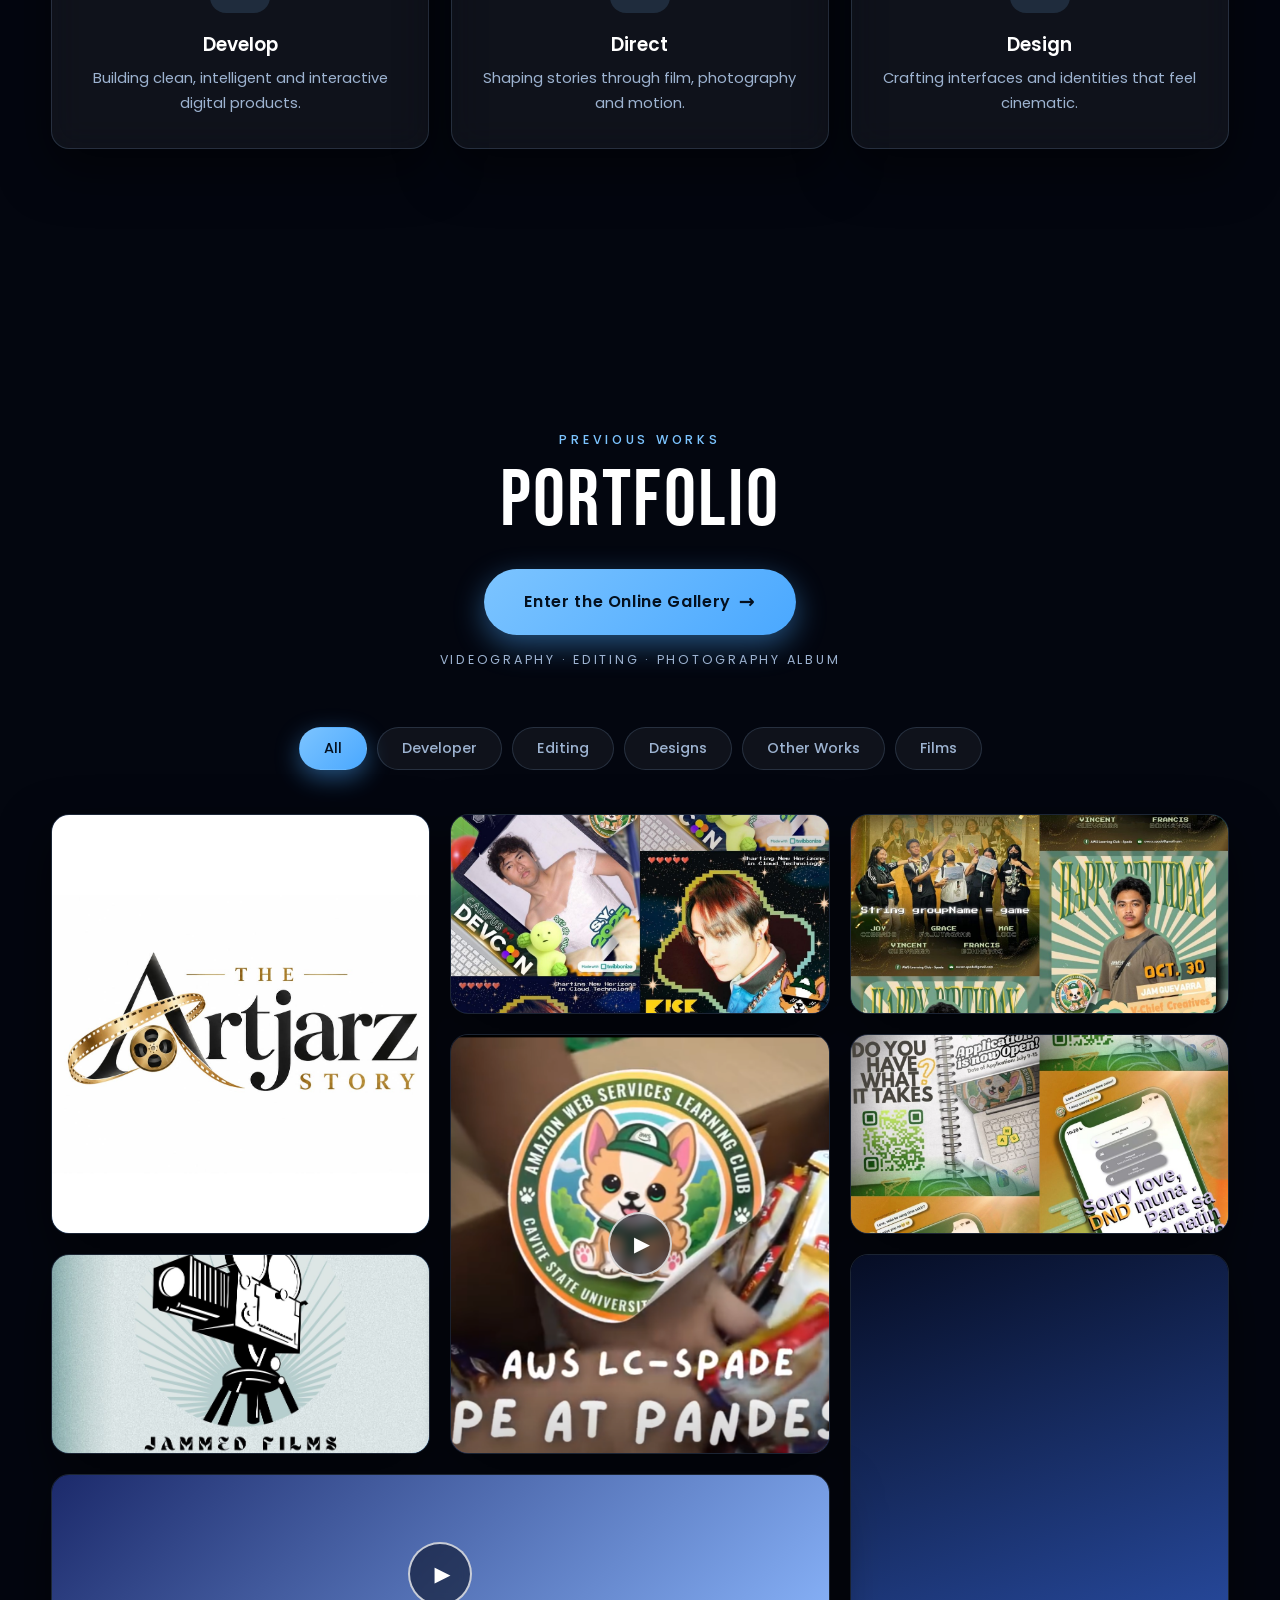
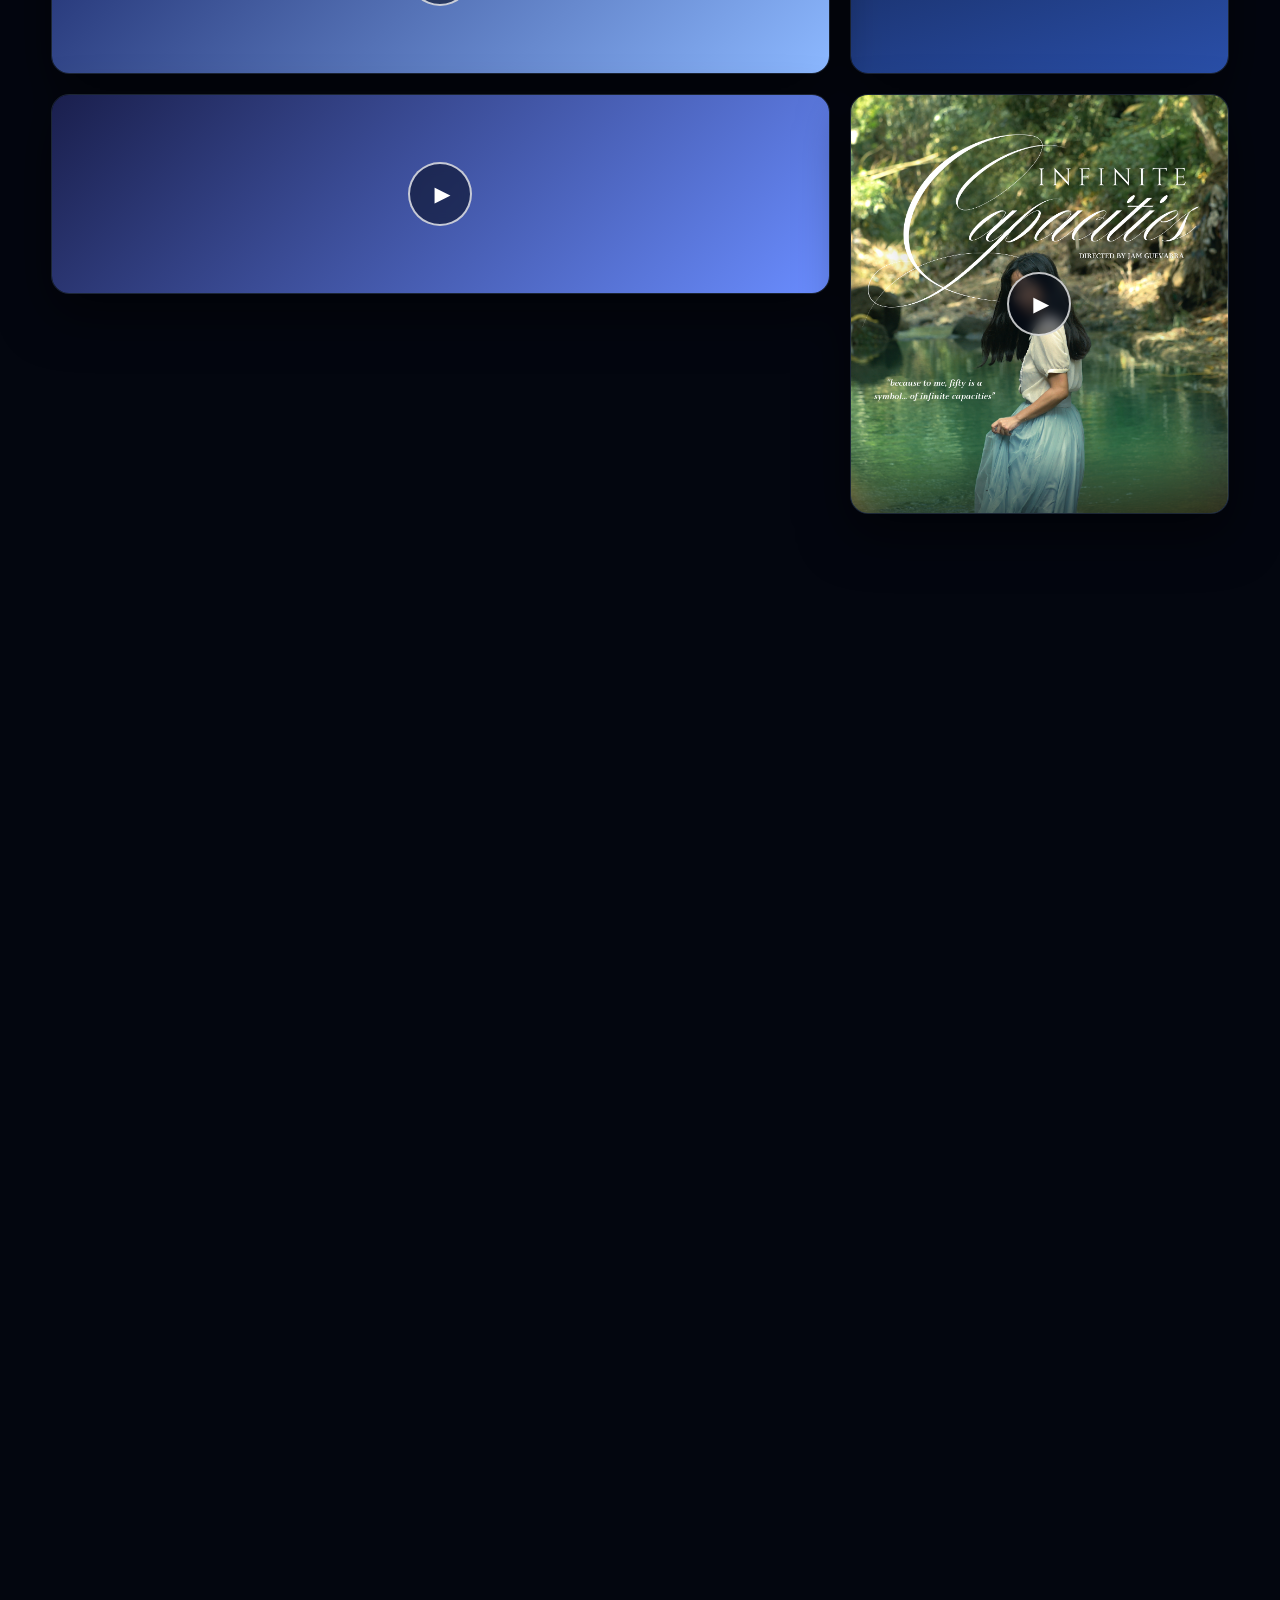
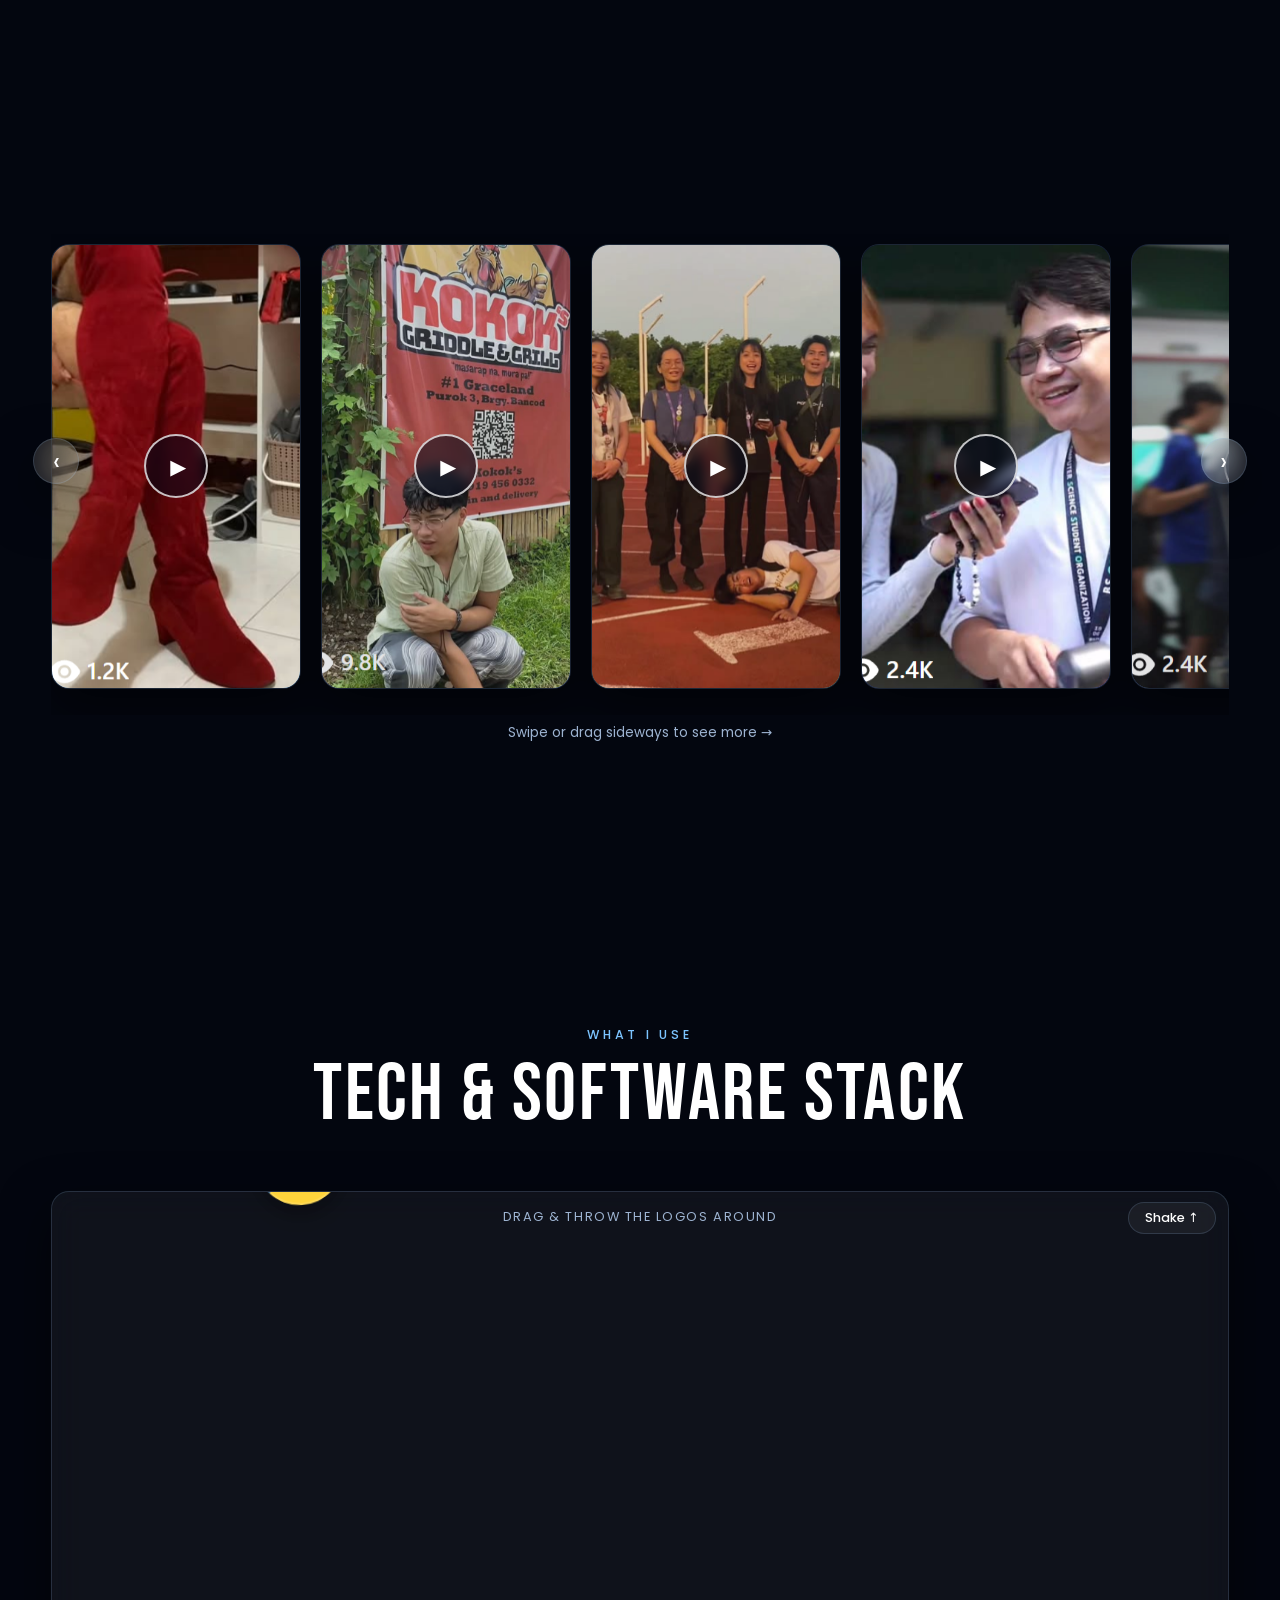
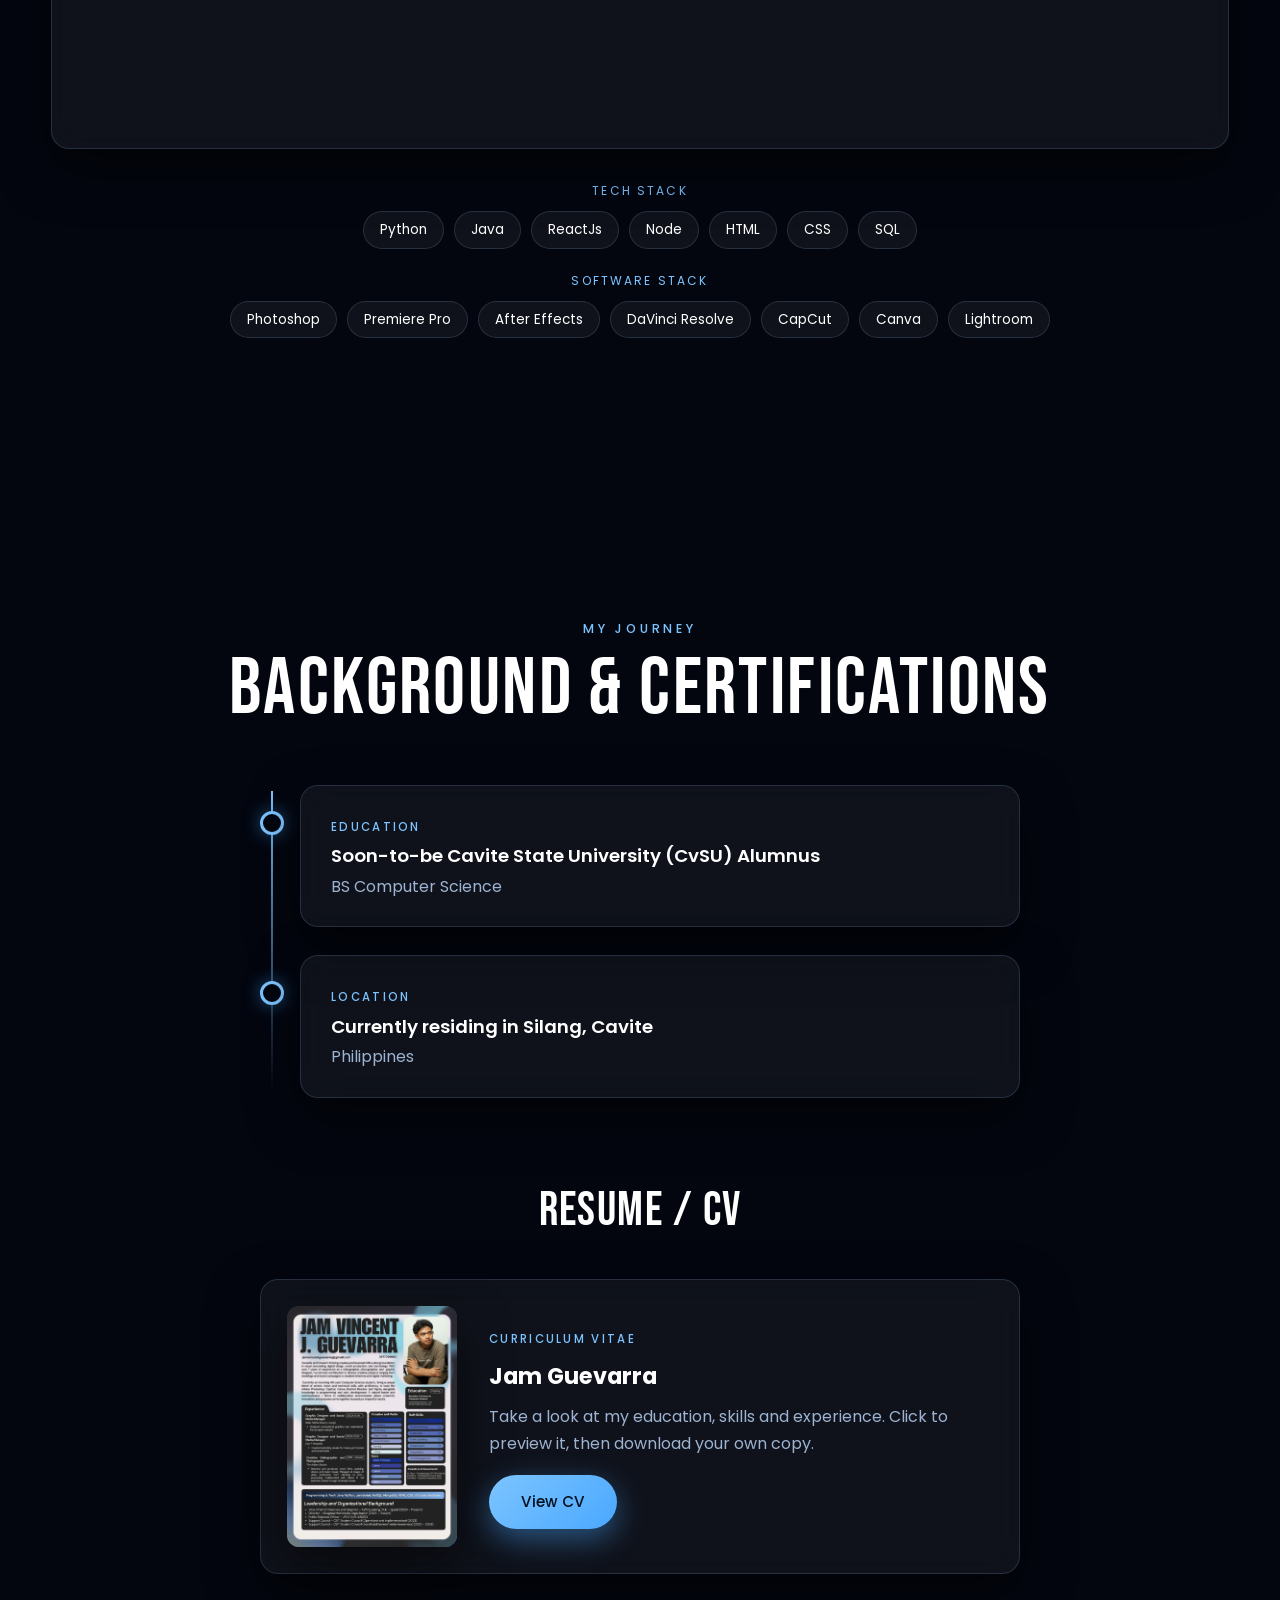
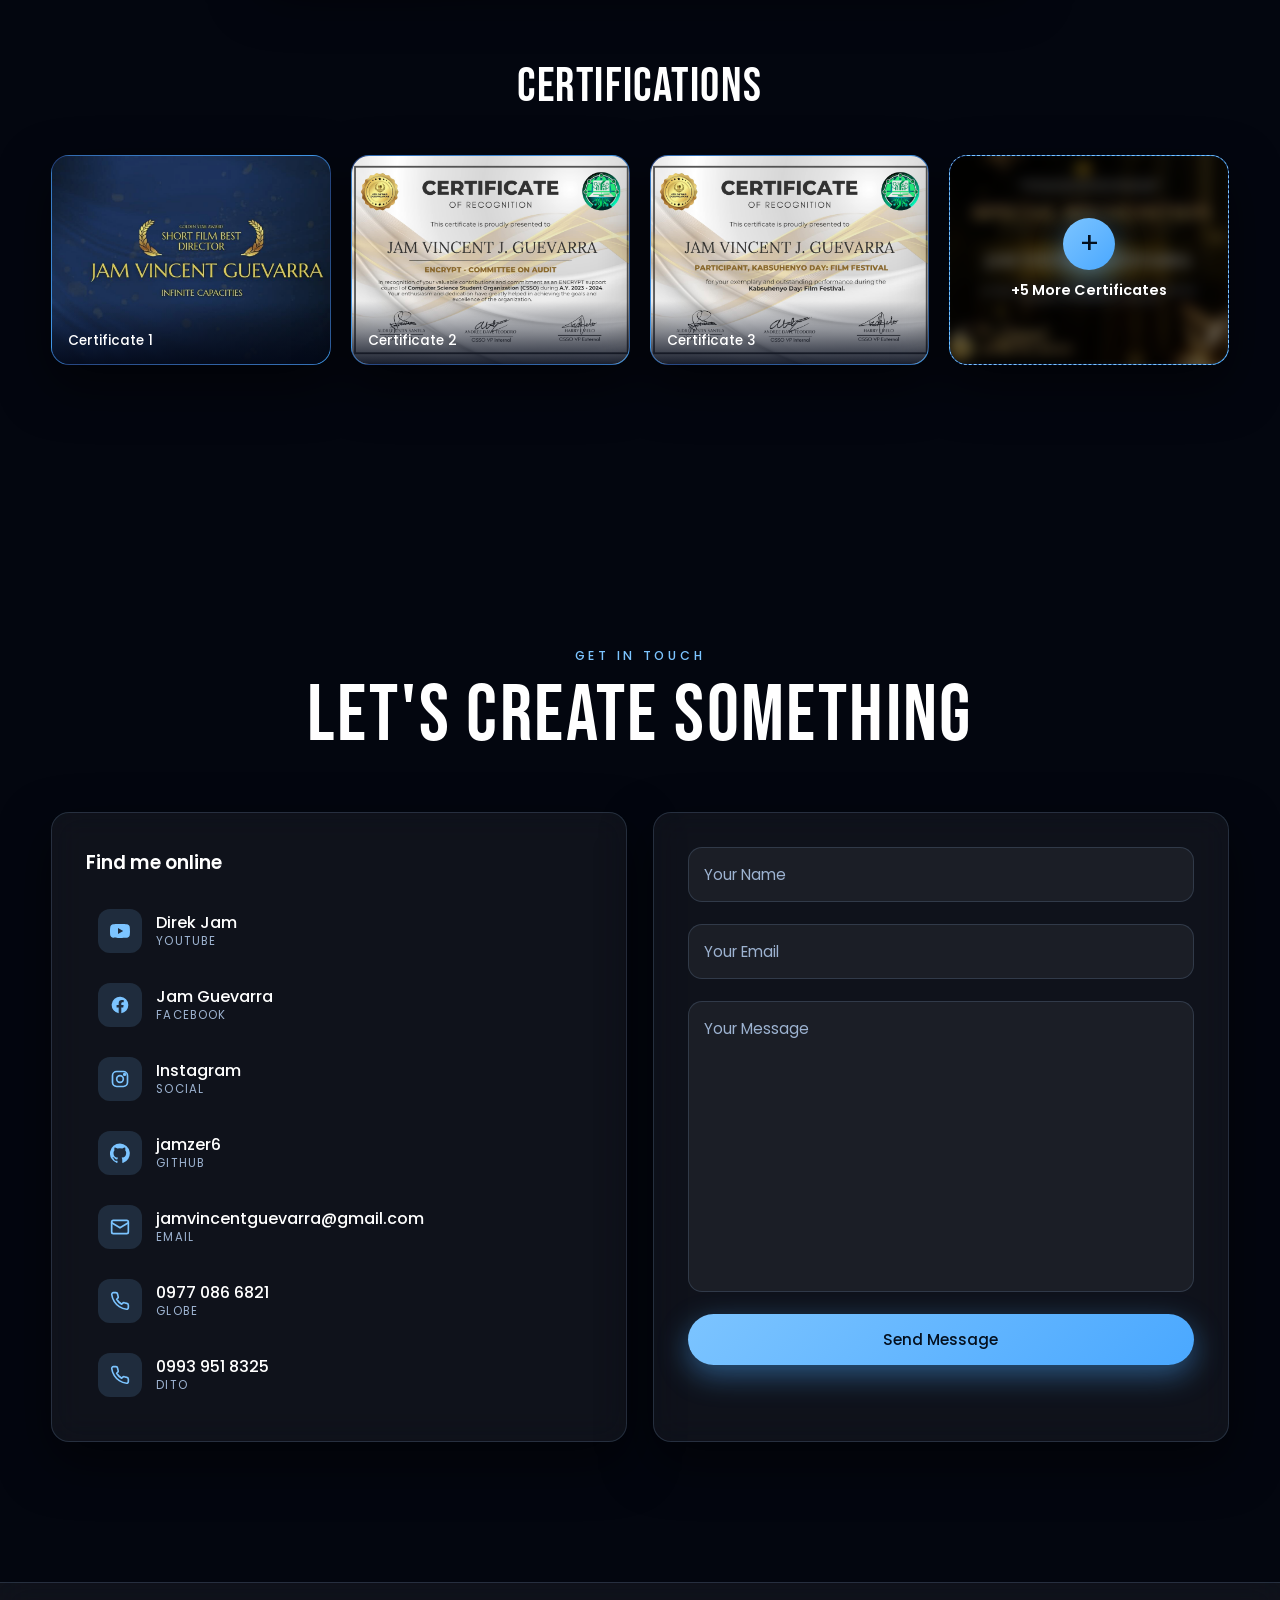
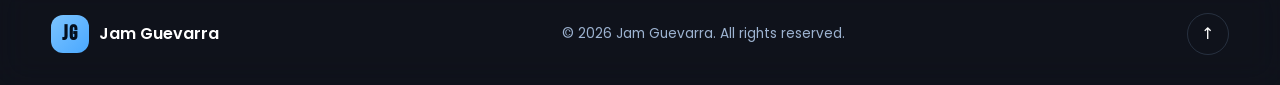
==== commit a40327f6: "changettitles" ====
--- a/index.html
+++ b/index.html
@@ -434,7 +434,7 @@
                             </div>
                             <div class="work-overlay">
                                 <span class="work-tag">Reel</span>
-                                <h3>Reel Title 01</h3>
+                                <h3>AWS Teaser</h3>
                                 <span class="work-link">▶ Play reel</span>
                             </div>
                         </article>
@@ -446,7 +446,7 @@
                             </div>
                             <div class="work-overlay">
                                 <span class="work-tag">Reel</span>
-                                <h3>Reel Title 02</h3>
+                                <h3>Kokok's'</h3>
                                 <span class="work-link">▶ Play reel</span>
                             </div>
                         </article>
@@ -458,7 +458,7 @@
                             </div>
                             <div class="work-overlay">
                                 <span class="work-tag">Reel</span>
-                                <h3>Reel Title 03</h3>
+                                <h3>DevCon Countdown</h3>
                                 <span class="work-link">▶ Play reel</span>
                             </div>
                         </article>
@@ -470,7 +470,7 @@
                             </div>
                             <div class="work-overlay">
                                 <span class="work-tag">Reel</span>
-                                <h3>Reel Title 04</h3>
+                                <h3>AWSxCSSO</h3>
                                 <span class="work-link">▶ Play reel</span>
                             </div>
                         </article>
@@ -482,7 +482,7 @@
                             </div>
                             <div class="work-overlay">
                                 <span class="work-tag">Reel</span>
-                                <h3>Reel Title 05</h3>
+                                <h3>AWS Reel</h3>
                                 <span class="work-link">▶ Play reel</span>
                             </div>
                         </article>
@@ -494,7 +494,7 @@
                             </div>
                             <div class="work-overlay">
                                 <span class="work-tag">Reel</span>
-                                <h3>Reel Title 06</h3>
+                                <h3>AWS x CSSO 2</h3>
                                 <span class="work-link">▶ Play reel</span>
                             </div>
                         </article>
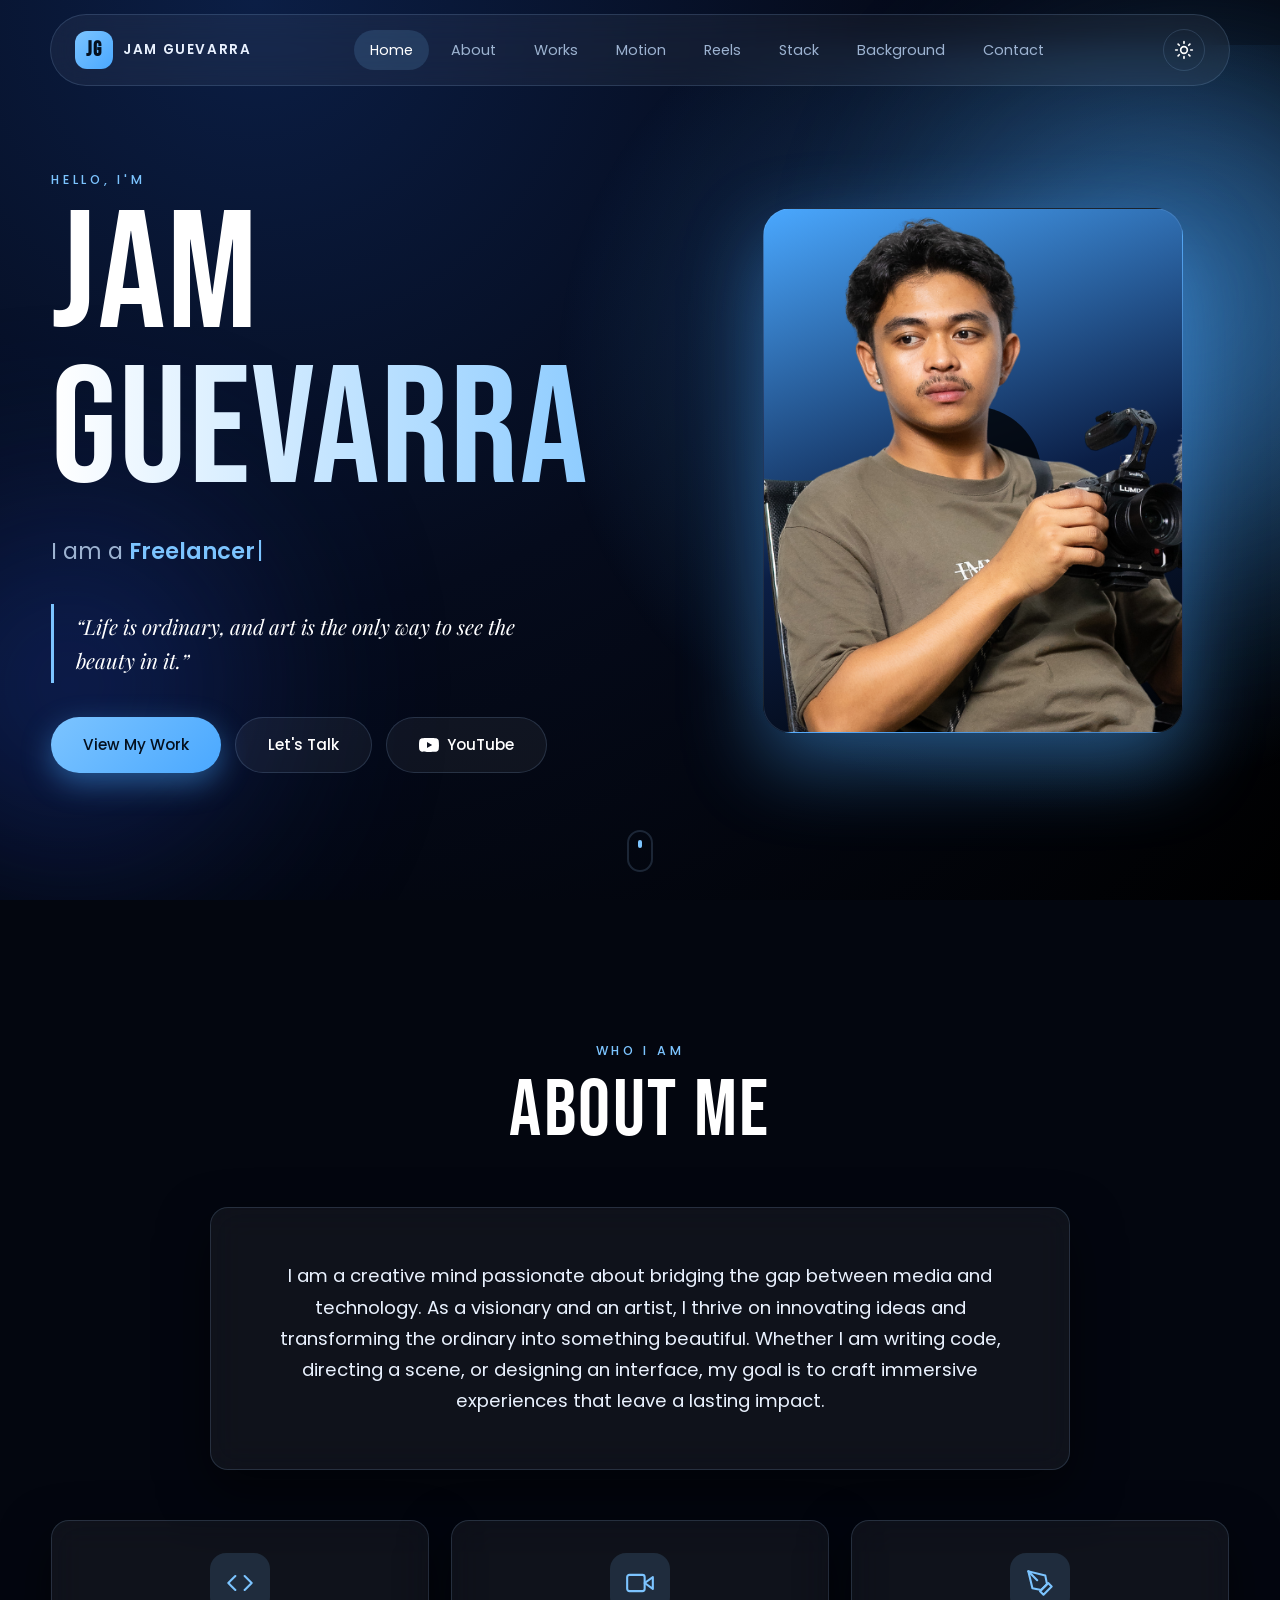
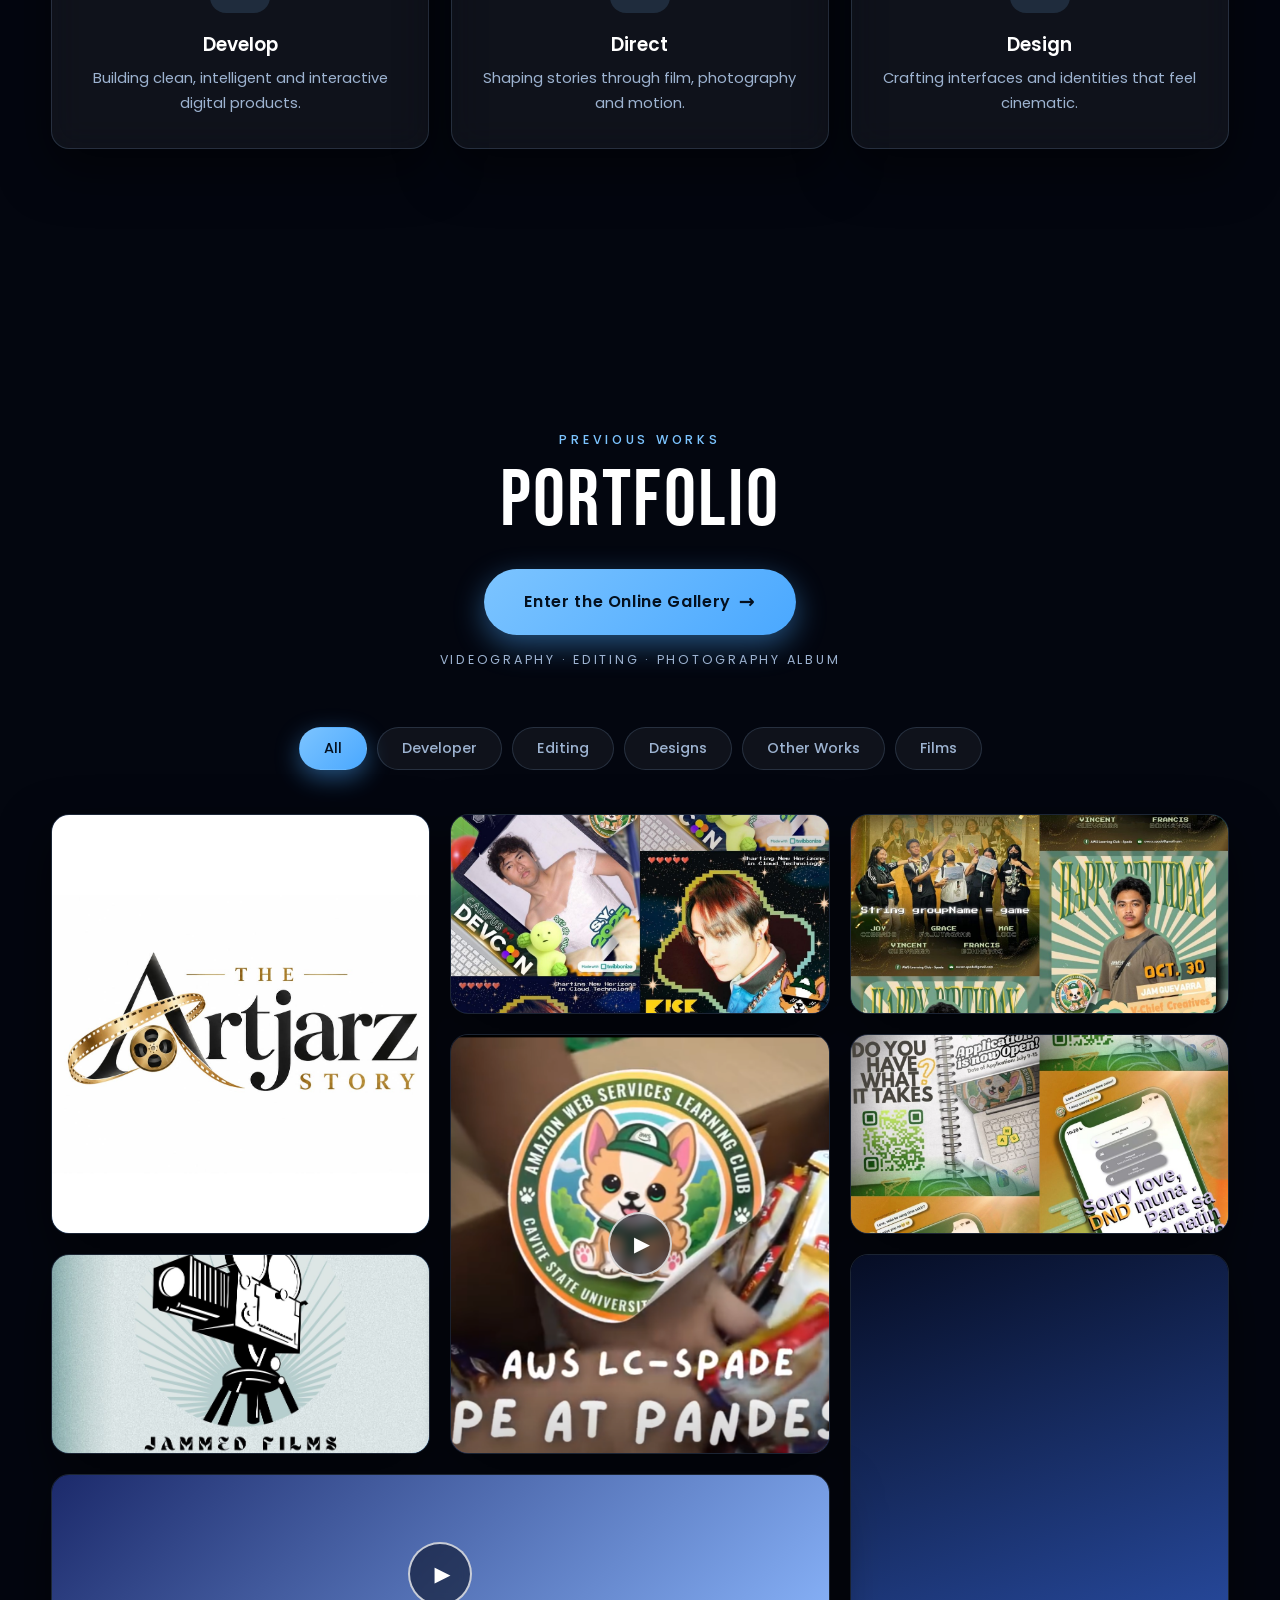
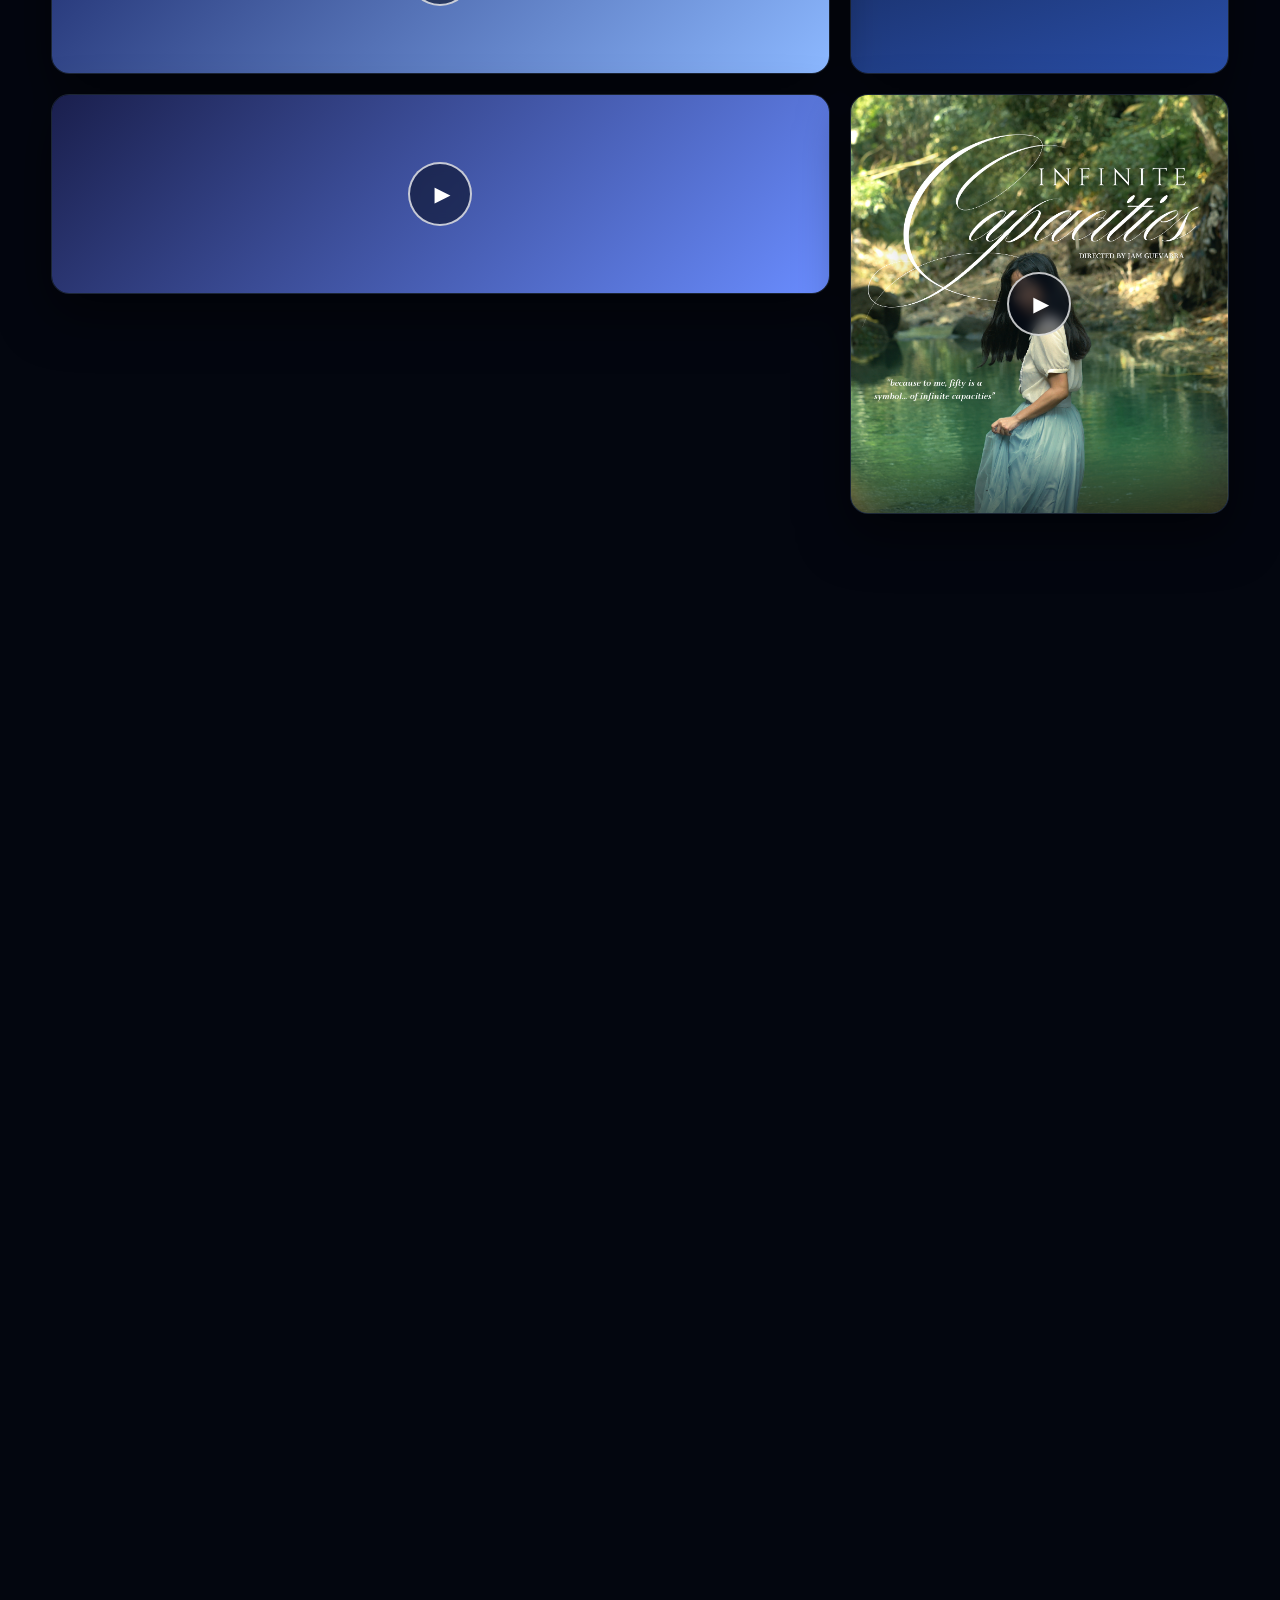
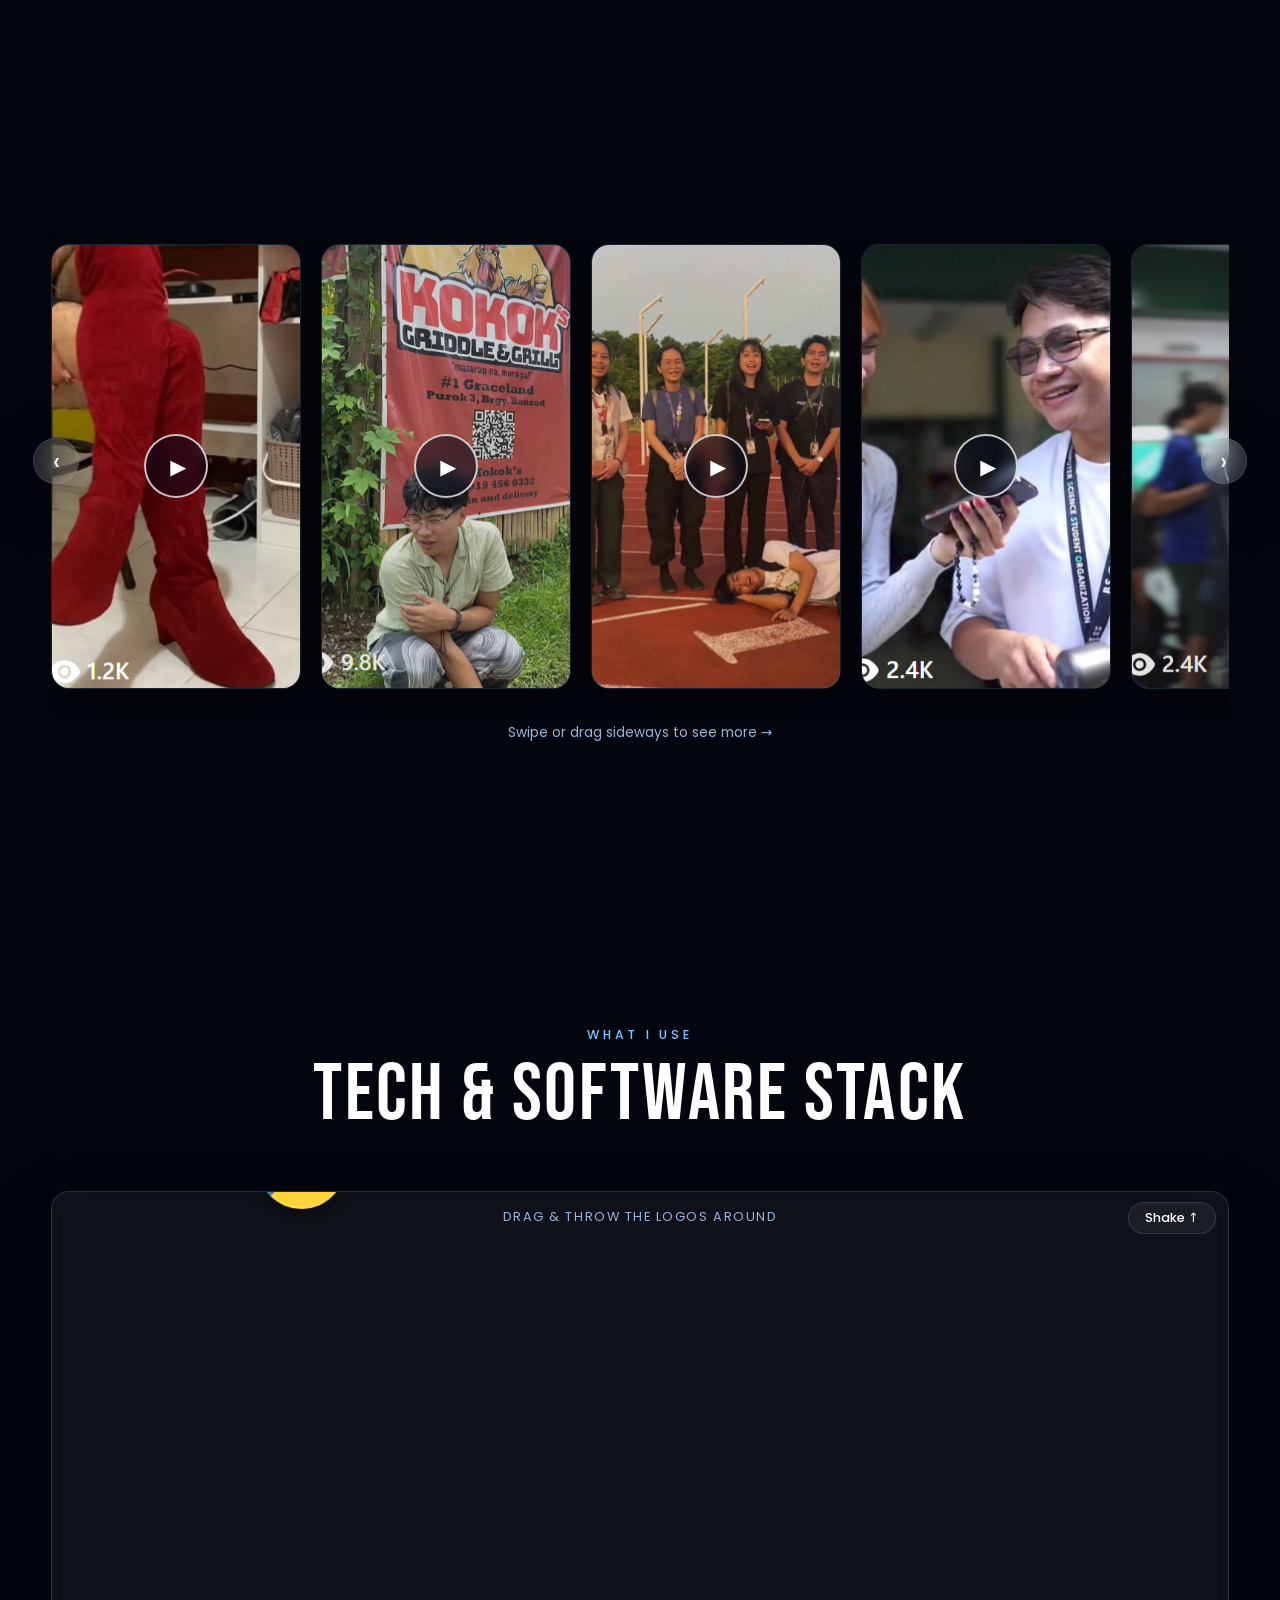
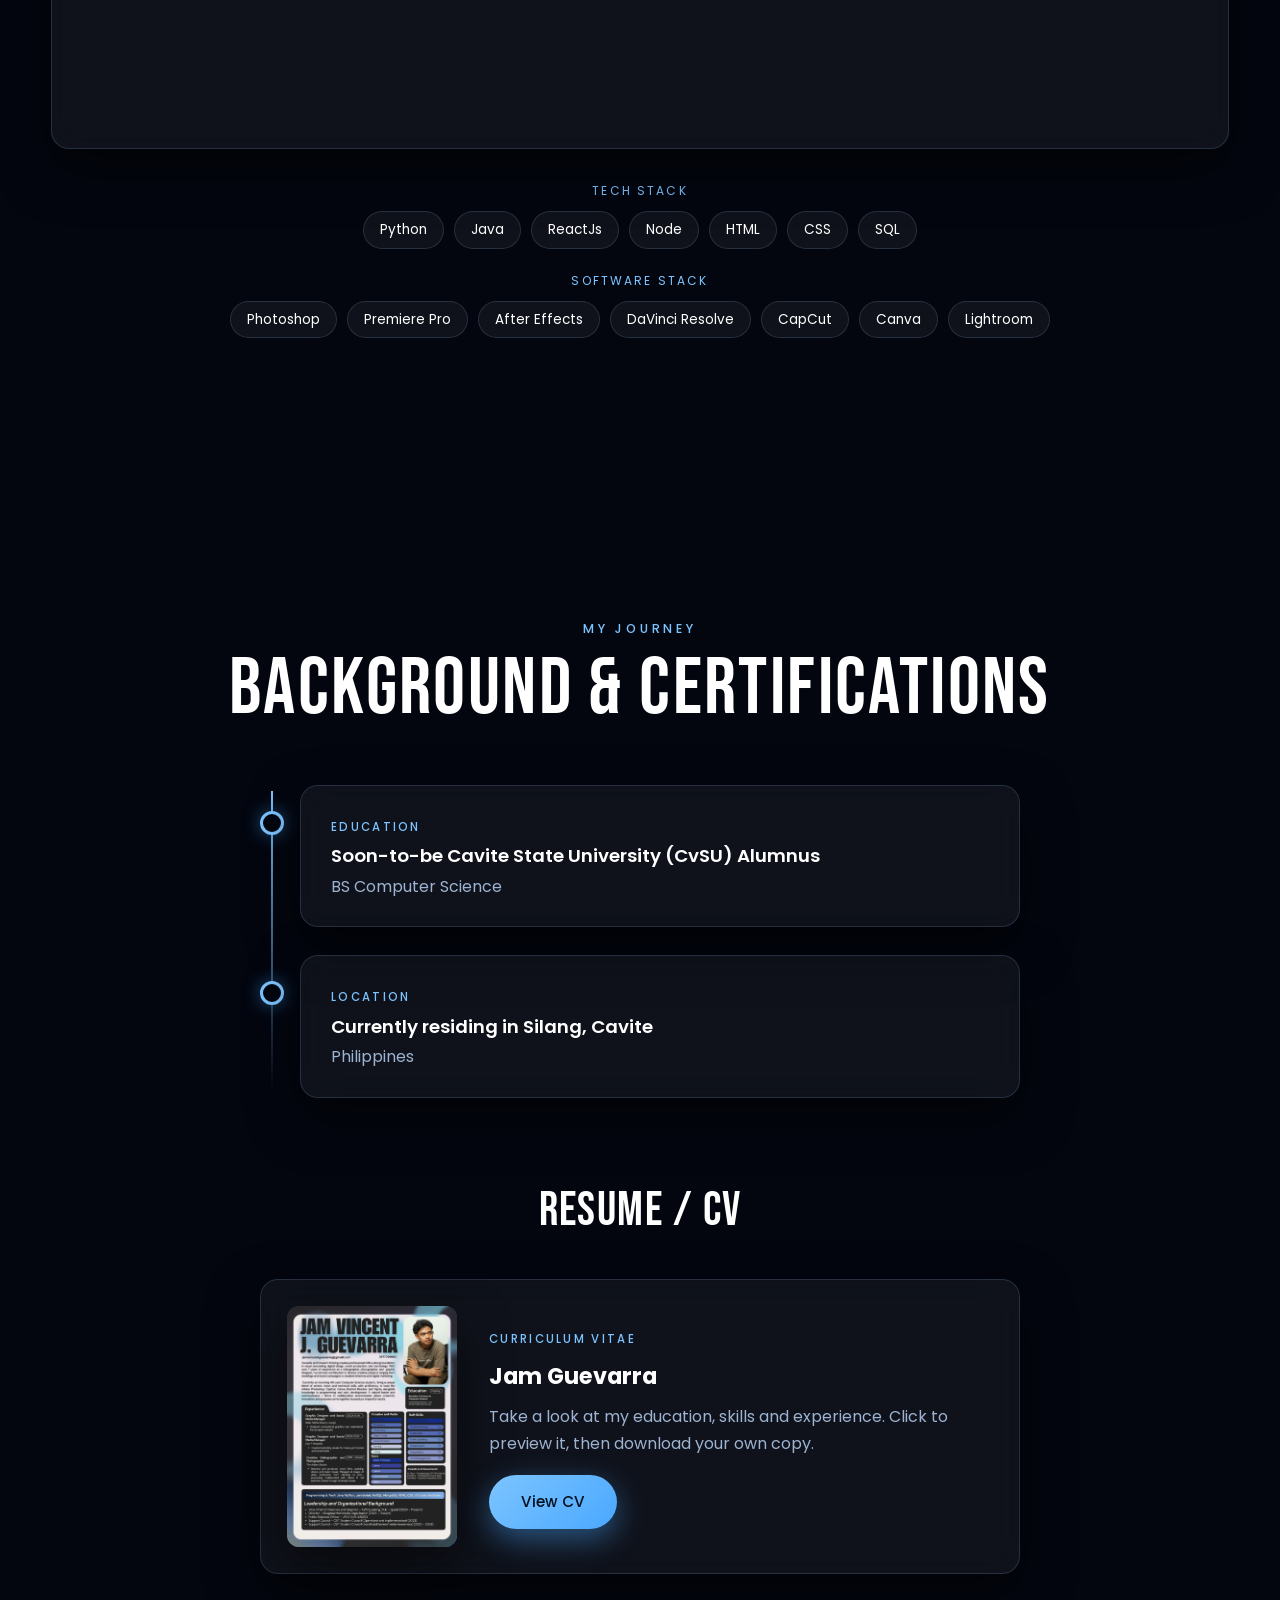
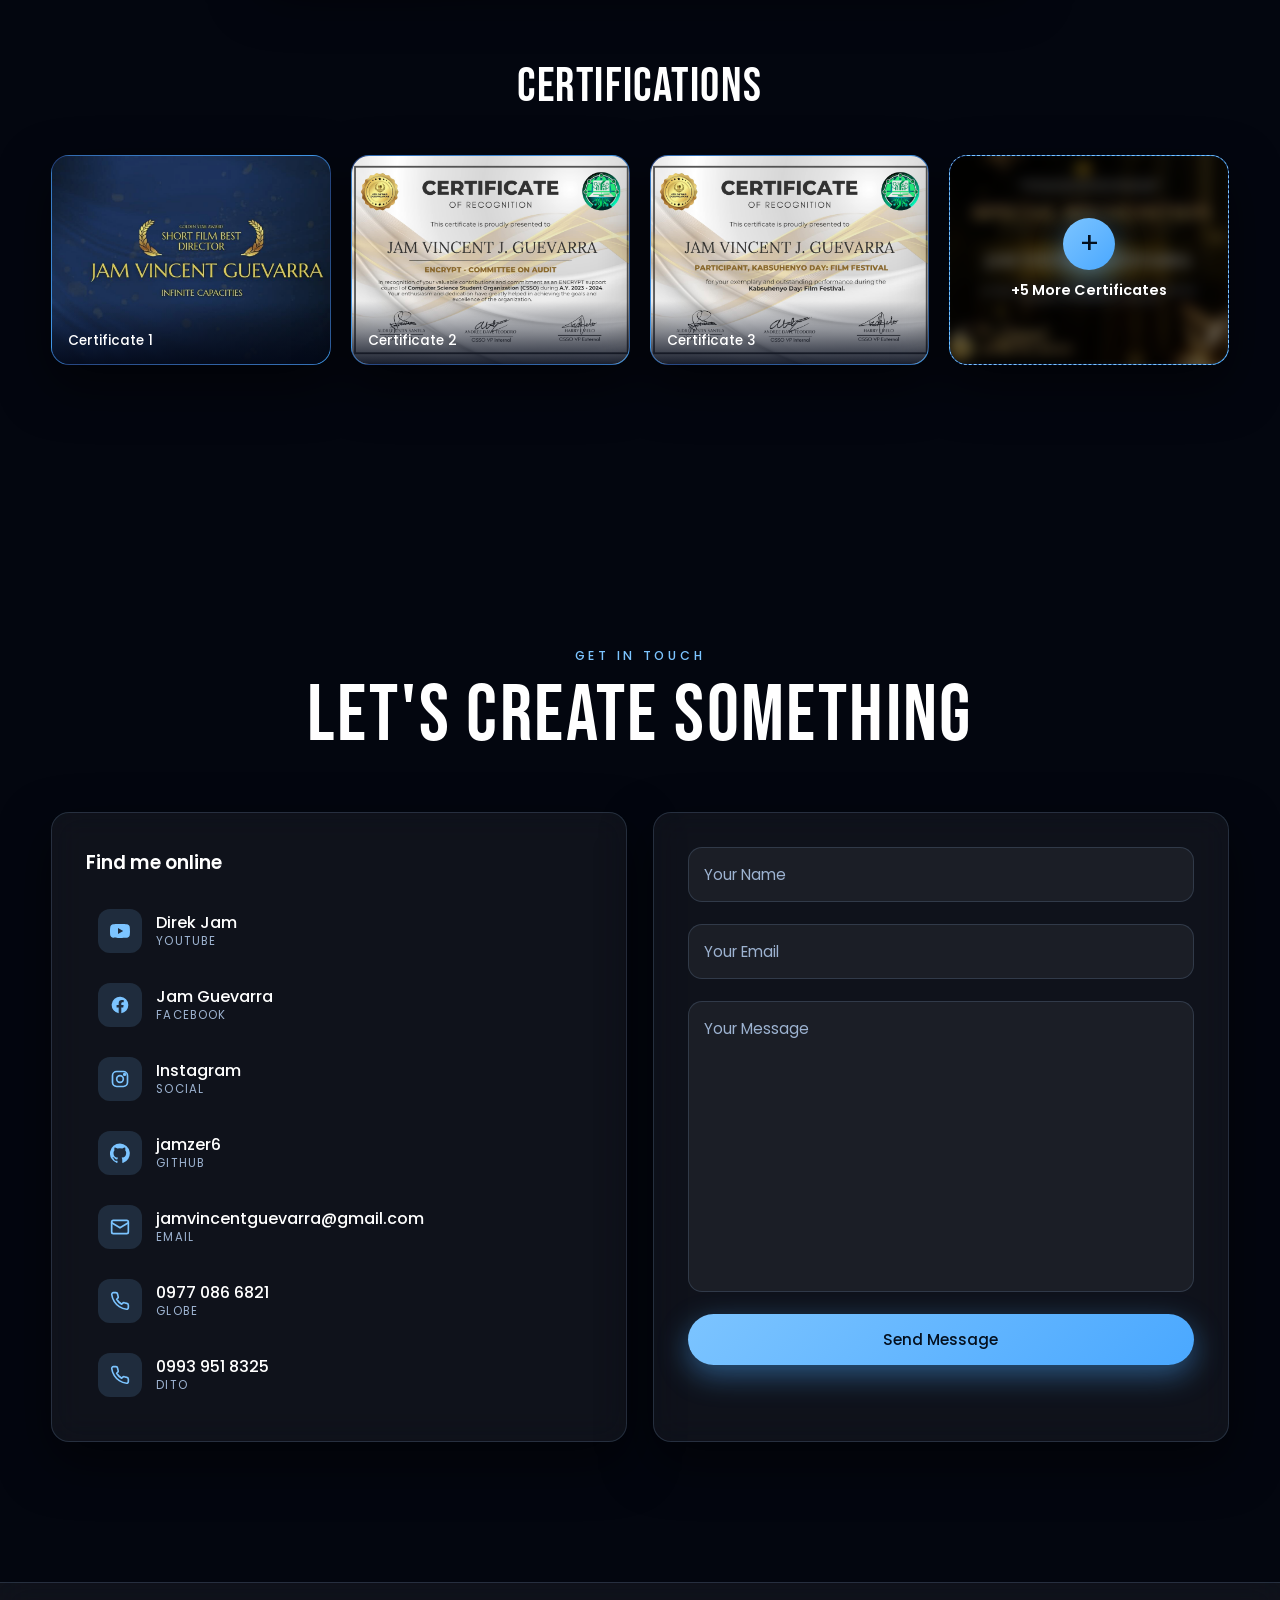
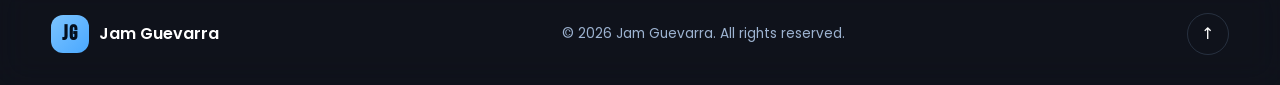
==== commit 606cceb5: "changed links" ====
--- a/index.html
+++ b/index.html
@@ -246,7 +246,7 @@
 
                     <!-- AWS x CSSO (Editing, Facebook video) -->
                     <!-- data-vertical="true" can be added to the <article> if this video is a vertical Reel -->
-                    <article class="work-card tall" data-category="editing" data-video="https://www.facebook.com/share/v/1FU17HdFay/" tabindex="0" role="button" aria-label="Play AWS x CSSO">
+                    <article class="work-card tall" data-category="editing" data-video="https://www.facebook.com/reel/2898887803622118" tabindex="0" role="button" aria-label="Play AWS x CSSO">
                         <div class="work-media grad-4">
                             <img src="images/aws1.png" alt="AWS x CSSO" loading="lazy" onerror="this.style.display='none'" />
                             <span class="play-badge" aria-hidden="true">▶</span>
